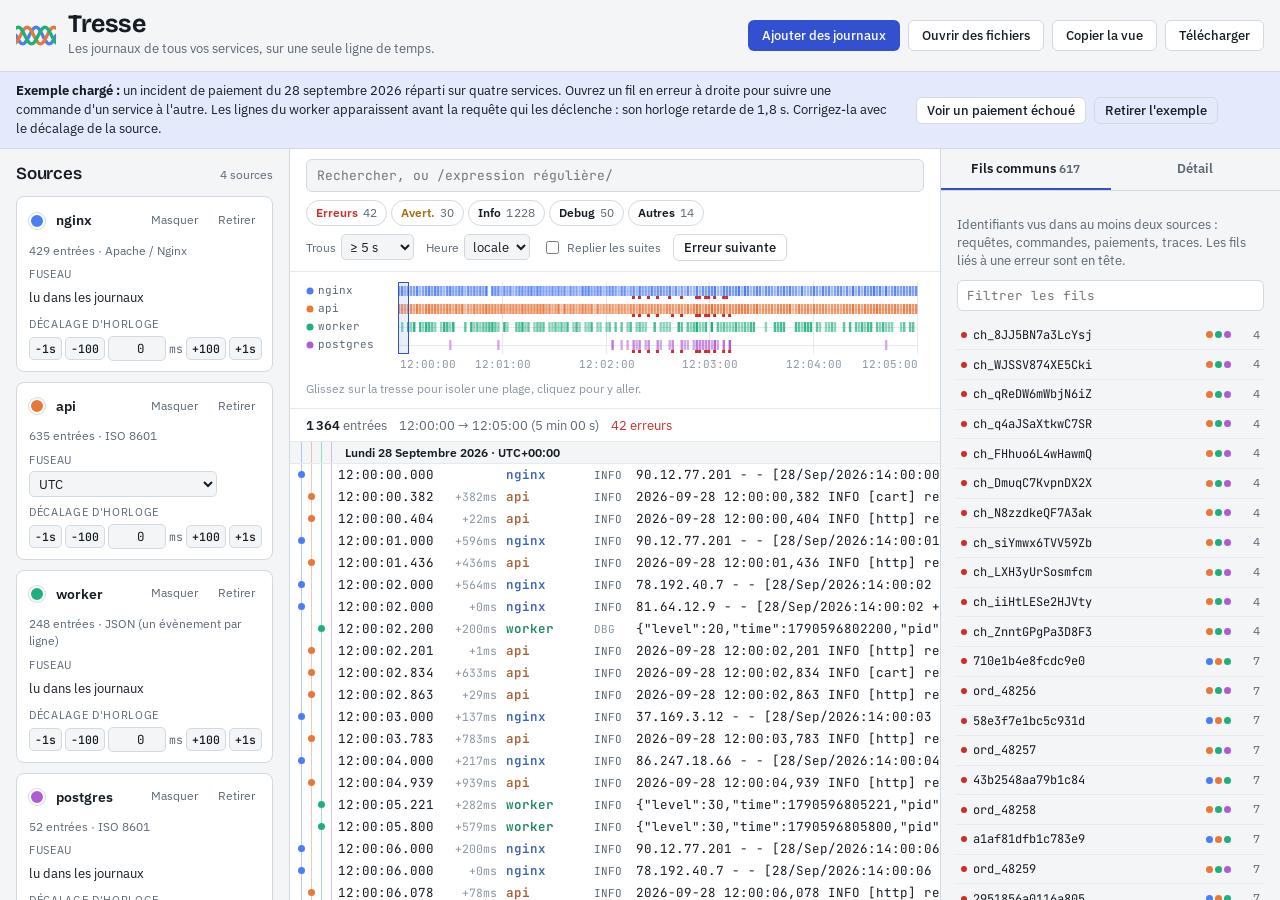
==== index-full.html @ e092955c "init" ====
<!doctype html>
<html lang="fr">
<head>
<meta charset="utf-8">
<meta name="viewport" content="width=device-width, initial-scale=1, viewport-fit=cover">
<title>Tresse</title>
<link rel="preconnect" href="https://fonts.googleapis.com">
<link rel="preconnect" href="https://fonts.gstatic.com" crossorigin>
<link rel="stylesheet" href="https://fonts.googleapis.com/css2?family=Bricolage+Grotesque:opsz,wght@12..96,600;12..96,700&family=IBM+Plex+Sans:wght@400;500;600&family=JetBrains+Mono:wght@400;600&display=swap">
<style>
:root {
  --bg: #E8ECF0;
  --panel: #F3F5F7;
  --surface: #FFFFFF;
  --ink: #151C24;
  --muted: #5B6875;
  --faint: #8A96A3;
  --line: #D2D9E0;
  --line-soft: #E5EAEF;
  --hover: #F1F4F7;
  --accent: #3350D0;
  --accent-ink: #FFFFFF;
  --accent-soft: #E4E9FB;
  --sel: #D7DFFA;
  --err: #CC2F2B;
  --err-soft: #FCEDEC;
  --warn: #A86A12;
  --warn-soft: #FBF2E1;
  --hl: #FFE27A;
  --shadow: 0 10px 30px rgba(21, 28, 36, .14);
  --mono: "JetBrains Mono", ui-monospace, SFMono-Regular, Menlo, Consolas, monospace;
  --sans: "IBM Plex Sans", system-ui, -apple-system, "Segoe UI", Roboto, sans-serif;
  --display: "Bricolage Grotesque", "IBM Plex Sans", system-ui, sans-serif;
  --rh: 22px;
}

@media (prefers-color-scheme: dark) {
  :root:not([data-theme="light"]) {
    color-scheme: dark;
    --bg: #0A0E13;
    --panel: #0F151C;
    --surface: #131A22;
    --ink: #DCE3EA;
    --muted: #8B98A5;
    --faint: #5E6B78;
    --line: #243140;
    --line-soft: #1A2430;
    --hover: #18212B;
    --accent: #8299FF;
    --accent-ink: #0A0E13;
    --accent-soft: #1C2646;
    --sel: #243463;
    --err: #FF6D63;
    --err-soft: #2C1618;
    --warn: #E5B24D;
    --warn-soft: #2B2211;
    --hl: #6A5510;
    --shadow: 0 10px 30px rgba(0, 0, 0, .5);
  }
}
:root[data-theme="dark"] {
  color-scheme: dark;
  --bg: #0A0E13;
  --panel: #0F151C;
  --surface: #131A22;
  --ink: #DCE3EA;
  --muted: #8B98A5;
  --faint: #5E6B78;
  --line: #243140;
  --line-soft: #1A2430;
  --hover: #18212B;
  --accent: #8299FF;
  --accent-ink: #0A0E13;
  --accent-soft: #1C2646;
  --sel: #243463;
  --err: #FF6D63;
  --err-soft: #2C1618;
  --warn: #E5B24D;
  --warn-soft: #2B2211;
  --hl: #6A5510;
  --shadow: 0 10px 30px rgba(0, 0, 0, .5);
}

* { box-sizing: border-box; }
[hidden] { display: none !important; }
html, body { height: 100%; }
body {
  margin: 0;
  background: var(--bg);
  color: var(--ink);
  font: 14px/1.45 var(--sans);
  display: flex;
  flex-direction: column;
  overflow: hidden;
}
h1, h2 { margin: 0; text-wrap: balance; }
p { margin: 0; }
button, input, select, textarea { font: inherit; color: inherit; }
:focus-visible { outline: 2px solid var(--accent); outline-offset: 2px; }
.muted { color: var(--muted); }
.small { font-size: 12.5px; }
.mono { font-family: var(--mono); }
kbd {
  font: 500 12px var(--mono);
  padding: 1px 5px;
  border: 1px solid var(--line);
  border-bottom-width: 2px;
  border-radius: 4px;
  background: var(--surface);
}

/* ---------- En-tête ---------- */
.top {
  display: flex;
  align-items: center;
  justify-content: space-between;
  flex-wrap: wrap;
  gap: 10px 24px;
  padding: 12px 16px;
  background: var(--panel);
  border-bottom: 1px solid var(--line);
}
.brand { display: flex; align-items: center; gap: 12px; min-width: 0; }
.logo { width: 40px; height: 27px; flex: none; }
.brand h1 {
  font: 700 25px/1 var(--display);
  letter-spacing: -0.02em;
}
.tagline { color: var(--muted); font-size: 13px; margin-top: 3px; }
.top-actions { display: flex; flex-wrap: wrap; gap: 8px; }

.btn {
  display: inline-flex;
  align-items: center;
  gap: 6px;
  padding: 7px 13px;
  border: 1px solid var(--line);
  border-radius: 6px;
  background: var(--surface);
  font-weight: 500;
  font-size: 13px;
  line-height: 1.2;
  cursor: pointer;
  white-space: nowrap;
}
.btn:hover { border-color: var(--faint); }
.btn.primary { background: var(--accent); color: var(--accent-ink); border-color: transparent; }
.btn.primary:hover { filter: brightness(1.08); }
.btn.small { padding: 5px 10px; font-size: 12.5px; }
.btn.ghost { background: transparent; }
.btn.danger { color: var(--err); border-color: var(--err); }

.banner {
  display: flex;
  align-items: center;
  flex-wrap: wrap;
  gap: 10px 20px;
  padding: 10px 16px;
  background: var(--accent-soft);
  border-bottom: 1px solid var(--line);
  font-size: 13px;
}
.banner p { flex: 1 1 480px; max-width: 110ch; }
.banner-actions { display: flex; gap: 8px; flex-wrap: wrap; }

/* ---------- Disposition ---------- */
.layout {
  flex: 1;
  min-height: 0;
  display: grid;
  grid-template-columns: 290px minmax(0, 1fr) 340px;
}
.sources, .side { background: var(--panel); overflow: auto; min-height: 0; }
.sources { border-right: 1px solid var(--line); padding: 14px 16px; display: flex; flex-direction: column; gap: 12px; }
.side { border-left: 1px solid var(--line); display: flex; flex-direction: column; }
.center { display: flex; flex-direction: column; min-width: 0; min-height: 0; background: var(--surface); }
.work { display: flex; flex-direction: column; flex: 1; min-height: 0; }

.panel-head { display: flex; align-items: baseline; justify-content: space-between; }
.panel-head h2, .dialog h2, .empty h2 { font: 600 17px var(--display); letter-spacing: -0.01em; }
.count { color: var(--muted); font-size: 12px; font-variant-numeric: tabular-nums; }
.privacy { color: var(--muted); font-size: 12px; margin-top: auto; padding-top: 8px; }

/* ---------- Cartes source ---------- */
.source-list { display: flex; flex-direction: column; gap: 10px; }
.src {
  background: var(--surface);
  border: 1px solid var(--line);
  border-radius: 8px;
  padding: 10px 10px 10px 12px;
  display: flex;
  flex-direction: column;
  gap: 8px;
}
.src.off { opacity: .55; }
.src-top { display: flex; align-items: center; gap: 6px; }
.swatch {
  width: 16px; height: 16px; flex: none;
  border-radius: 50%;
  border: 2px solid var(--surface);
  box-shadow: 0 0 0 1px var(--line);
  background: var(--c);
  cursor: pointer;
  padding: 0;
}
.src-name {
  flex: 1; min-width: 0;
  font-weight: 600;
  border: 1px solid transparent;
  background: transparent;
  border-radius: 4px;
  padding: 2px 4px;
}
.src-name:hover, .src-name:focus { border-color: var(--line); background: var(--panel); }
.ico {
  border: 1px solid transparent;
  background: transparent;
  border-radius: 5px;
  padding: 2px 6px;
  cursor: pointer;
  color: var(--muted);
  font-size: 12px;
  line-height: 1.4;
}
.ico:hover { border-color: var(--line); color: var(--ink); }
.ico.confirm { color: var(--err); border-color: var(--err); }
.src-meta { font-size: 12px; color: var(--muted); font-variant-numeric: tabular-nums; }
.src-meta .warn-text { color: var(--err); }
.src-grid { display: flex; flex-wrap: wrap; gap: 6px 10px; }
.src-grid label, .offset .lbl { display: flex; flex-direction: column; gap: 2px; font-size: 11px; color: var(--muted); text-transform: uppercase; letter-spacing: .06em; }
.src-grid select, .src-grid input {
  font-size: 12.5px;
  text-transform: none;
  letter-spacing: 0;
  color: var(--ink);
  background: var(--panel);
  border: 1px solid var(--line);
  border-radius: 5px;
  padding: 3px 5px;
  max-width: 100%;
}
.src-grid .fixed { font-size: 12.5px; color: var(--ink); text-transform: none; letter-spacing: 0; padding: 3px 0; }
.offset { display: flex; flex-direction: column; gap: 3px; }
.off-ctl { display: flex; align-items: center; gap: 3px; }
.off-ctl button {
  border: 1px solid var(--line);
  background: var(--panel);
  border-radius: 5px;
  font: 500 11.5px var(--mono);
  padding: 3px 5px;
  cursor: pointer;
}
.off-ctl button:hover { border-color: var(--faint); }
.off-ctl input {
  width: 70px; min-width: 0; flex: 1;
  font: 12.5px var(--mono);
  text-align: right;
  border: 1px solid var(--line);
  background: var(--panel);
  border-radius: 5px;
  padding: 3px 5px;
  font-variant-numeric: tabular-nums;
}
.off-ctl input.nonzero { border-color: var(--accent); color: var(--accent); font-weight: 600; }
.off-ctl .unit { font: 11.5px var(--mono); color: var(--muted); }

/* ---------- Barre d'outils ---------- */
.toolbar {
  display: flex;
  flex-wrap: wrap;
  align-items: center;
  gap: 8px 14px;
  padding: 10px 16px;
  border-bottom: 1px solid var(--line-soft);
}
.search { position: relative; flex: 1 1 240px; min-width: 0; }
.search input {
  width: 100%;
  font: 13px var(--mono);
  padding: 7px 10px;
  border: 1px solid var(--line);
  border-radius: 6px;
  background: var(--panel);
}
.search input.bad { border-color: var(--err); }
.search-err { position: absolute; right: 10px; top: 50%; transform: translateY(-50%); color: var(--err); font-size: 12px; pointer-events: none; }
.levels { display: flex; gap: 4px; flex-wrap: wrap; }
.chip {
  display: inline-flex; align-items: center; gap: 5px;
  border: 1px solid var(--line);
  background: var(--surface);
  border-radius: 999px;
  padding: 3px 9px;
  font-size: 12px;
  cursor: pointer;
  font-variant-numeric: tabular-nums;
}
.chip b { font-weight: 600; }
.chip .n { color: var(--muted); }
.chip[aria-pressed="false"] { opacity: .45; text-decoration: line-through; }
.chip.lv-error b { color: var(--err); }
.chip.lv-warn b { color: var(--warn); }
.tools { display: flex; flex-wrap: wrap; align-items: center; gap: 8px 12px; }
.mini { display: inline-flex; align-items: center; gap: 5px; font-size: 12px; color: var(--muted); }
.mini select { font-size: 12.5px; border: 1px solid var(--line); background: var(--panel); border-radius: 5px; padding: 3px 4px; color: var(--ink); }
.mini.check { cursor: pointer; }

/* ---------- Tresse ---------- */
.braid-wrap { padding: 10px 16px 4px; border-bottom: 1px solid var(--line-soft); }
#braid { display: block; width: 100%; height: 90px; cursor: crosshair; touch-action: none; }
.braid-foot { display: flex; align-items: center; justify-content: space-between; gap: 10px; min-height: 28px; }
.hint { color: var(--faint); font-size: 11.5px; }

.summary {
  display: flex;
  flex-wrap: wrap;
  align-items: center;
  gap: 6px 12px;
  padding: 7px 16px;
  font-size: 12.5px;
  color: var(--muted);
  border-bottom: 1px solid var(--line-soft);
  font-variant-numeric: tabular-nums;
}
.summary b { color: var(--ink); font-weight: 600; }
.summary .errn { color: var(--err); }
.pill {
  display: inline-flex; align-items: center; gap: 4px;
  background: var(--accent-soft);
  color: var(--ink);
  border-radius: 999px;
  padding: 2px 4px 2px 9px;
  font-size: 12px;
}
.pill button { border: 0; background: transparent; cursor: pointer; color: var(--muted); padding: 0 5px; font-size: 14px; line-height: 1; }
.pill button:hover { color: var(--ink); }

/* ---------- Lignes ---------- */
.viewport { flex: 1; min-height: 0; overflow: auto; position: relative; outline-offset: -2px; }
.spacer { position: relative; min-width: 100%; }
.rows { position: absolute; top: 0; left: 0; min-width: 100%; }
.row {
  --row-bg: var(--surface);
  position: absolute;
  left: 0;
  min-width: 100%;
  height: var(--rh);
  display: flex;
  align-items: center;
  white-space: pre;
  font: 12.5px/var(--rh) var(--mono);
  background: var(--row-bg);
  cursor: default;
}
.row:hover { --row-bg: var(--hover); }
.row.lv-error { --row-bg: var(--err-soft); }
.row.hit { --row-bg: var(--accent-soft); }
.row.sel { --row-bg: var(--sel); }
.row.flash { animation: flash 1.4s ease-out; }
@keyframes flash { 0%, 30% { --row-bg: var(--hl); background: var(--hl); } }
.meta {
  position: sticky;
  left: 0;
  z-index: 1;
  display: flex;
  align-items: center;
  height: 100%;
  background: var(--row-bg);
  flex: none;
}
.gut { position: relative; width: var(--gut, 16px); height: 100%; flex: none; margin-left: 8px; }
.gut::before { content: ""; position: absolute; inset: 0; background: var(--lanes-bg, none); opacity: .4; }
.dot { position: absolute; top: calc(50% - 3.5px); width: 7px; height: 7px; border-radius: 50%; }
.seg { position: absolute; top: 0; bottom: 0; width: 3px; border-radius: 1px; opacity: .8; }
.row.hit .dot { box-shadow: 0 0 0 2px var(--row-bg), 0 0 0 3.5px var(--ink); }
.ts { width: 13.5ch; flex: none; color: var(--ink); font-variant-numeric: tabular-nums; }
.row.sel .ts, .row.anchor .ts { color: var(--accent); font-weight: 600; }
.dt { width: 8.5ch; flex: none; text-align: right; padding-right: 1.2ch; color: var(--faint); font-size: 11.5px; }
.dt.slow { color: var(--muted); font-weight: 600; }
.src-tag {
  width: 11ch; flex: none;
  overflow: hidden; text-overflow: ellipsis;
  color: color-mix(in srgb, var(--c) 72%, var(--ink));
  font-weight: 600;
}
.lv { width: 5.5ch; flex: none; font-size: 11px; color: var(--faint); }
.lv-error .lv { color: var(--err); font-weight: 600; }
.lv-warn .lv { color: var(--warn); font-weight: 600; }
.lv-info .lv { color: var(--muted); }
.msg { padding: 0 16px 0 4px; }
.row.cont .msg { color: var(--muted); padding-left: 3ch; }
.cells-empty { width: calc(13.5ch + 8.5ch + 11ch + 5.5ch); flex: none; }
.row.gap { --row-bg: var(--panel); color: var(--faint); font-family: var(--sans); font-size: 12px; font-style: italic; }
.row.gap .label { padding-left: 1ch; }
.row.day { --row-bg: var(--panel); font: 600 12px var(--sans); color: var(--ink); border-bottom: 1px solid var(--line-soft); text-transform: capitalize; }
.row.day .label { padding-left: 1ch; }
mark { background: none; color: inherit; }
mark.tok { text-decoration: underline dotted; text-decoration-color: var(--faint); text-underline-offset: 3px; cursor: pointer; }
mark.tok:hover { text-decoration-color: var(--accent); color: var(--accent); }
mark.tok.on { background: var(--accent); color: var(--accent-ink); border-radius: 3px; text-decoration: none; }
mark.hl { background: var(--hl); border-radius: 2px; }

/* ---------- Panneau latéral ---------- */
.tabs { display: flex; border-bottom: 1px solid var(--line); flex: none; }
.tabs button {
  flex: 1;
  border: 0;
  background: transparent;
  padding: 11px 12px 9px;
  font-weight: 600;
  font-size: 13px;
  color: var(--muted);
  border-bottom: 2px solid transparent;
  cursor: pointer;
}
.tabs button[aria-selected="true"] { color: var(--ink); border-bottom-color: var(--accent); }
.panel { padding: 14px 16px 20px; display: flex; flex-direction: column; gap: 10px; overflow: auto; }
.thread-filter {
  font: 12.5px var(--mono);
  padding: 6px 9px;
  border: 1px solid var(--line);
  border-radius: 6px;
  background: var(--surface);
}
.thread-list { list-style: none; margin: 0; padding: 0; display: flex; flex-direction: column; }
.thread-list button {
  width: 100%;
  display: grid;
  grid-template-columns: minmax(0, 1fr) auto auto;
  align-items: center;
  gap: 8px;
  border: 0;
  border-bottom: 1px solid var(--line-soft);
  background: transparent;
  padding: 6px 4px;
  text-align: left;
  cursor: pointer;
}
.thread-list button:hover { background: var(--hover); }
.thread-list button.on { background: var(--accent-soft); }
.tk { font: 12px var(--mono); overflow: hidden; text-overflow: ellipsis; white-space: nowrap; }
.tk .e { display: inline-block; width: 6px; height: 6px; border-radius: 50%; background: var(--err); margin-right: 6px; vertical-align: 1px; }
.dots { display: inline-flex; gap: 2px; }
.dots i { width: 7px; height: 7px; border-radius: 50%; background: var(--c); }
.tn { font-size: 11.5px; color: var(--muted); min-width: 3ch; text-align: right; font-variant-numeric: tabular-nums; }
.more { color: var(--muted); font-size: 12px; padding: 8px 4px; }

.journey {
  border: 1px solid var(--line);
  border-radius: 8px;
  background: var(--surface);
  padding: 10px 12px;
  display: flex;
  flex-direction: column;
  gap: 8px;
}
.j-top { display: flex; align-items: center; gap: 8px; }
.j-top .tok { font: 600 13px var(--mono); flex: 1; min-width: 0; overflow-wrap: anywhere; }
.j-sum { font-size: 12.5px; color: var(--muted); }
.j-steps { list-style: none; margin: 0; padding: 0; display: flex; flex-direction: column; }
.j-steps li {
  display: grid;
  grid-template-columns: 12px 8ch minmax(0, 1fr);
  gap: 2px 8px;
  padding: 5px 2px;
  border-top: 1px solid var(--line-soft);
  cursor: pointer;
  font-size: 12px;
}
.j-steps li:hover { background: var(--hover); }
.j-steps .jd { width: 8px; height: 8px; border-radius: 50%; background: var(--c); margin-top: 5px; }
.j-steps .jt { font: 11.5px var(--mono); color: var(--muted); font-variant-numeric: tabular-nums; padding-top: 1px; }
.j-steps .jm { min-width: 0; }
.j-steps .js { font-weight: 600; color: color-mix(in srgb, var(--c) 72%, var(--ink)); margin-right: 6px; }
.j-steps .jx { font: 11.5px var(--mono); color: var(--muted); display: block; overflow: hidden; text-overflow: ellipsis; white-space: nowrap; }
.j-steps li.lv-error .jx { color: var(--err); }
.switch { display: inline-flex; align-items: center; gap: 6px; font-size: 12.5px; cursor: pointer; }

.detail { display: flex; flex-direction: column; gap: 12px; }
.d-head { display: flex; align-items: center; gap: 8px; flex-wrap: wrap; }
.tag {
  display: inline-flex; align-items: center; gap: 6px;
  font-weight: 600; font-size: 13px;
  color: color-mix(in srgb, var(--c) 72%, var(--ink));
}
.tag::before { content: ""; width: 8px; height: 8px; border-radius: 50%; background: var(--c); }
.lvb { font: 600 11px var(--mono); padding: 1px 6px; border-radius: 4px; background: var(--panel); border: 1px solid var(--line); color: var(--muted); }
.lvb.lv-error { color: var(--err); border-color: var(--err); }
.lvb.lv-warn { color: var(--warn); border-color: var(--warn); }
.detail dl { margin: 0; display: grid; grid-template-columns: auto minmax(0, 1fr); gap: 5px 12px; font-size: 12.5px; }
.detail dt { color: var(--muted); }
.detail dd { margin: 0; font-family: var(--mono); font-size: 12px; font-variant-numeric: tabular-nums; overflow-wrap: anywhere; }
.d-text {
  margin: 0;
  font: 12px/1.55 var(--mono);
  white-space: pre-wrap;
  overflow-wrap: anywhere;
  background: var(--surface);
  border: 1px solid var(--line);
  border-radius: 6px;
  padding: 10px;
  max-height: 340px;
  overflow: auto;
}
.d-ids { display: flex; flex-wrap: wrap; gap: 6px; }
.d-ids button {
  font: 11.5px var(--mono);
  border: 1px solid var(--line);
  background: var(--surface);
  border-radius: 999px;
  padding: 2px 9px;
  cursor: pointer;
}
.d-ids button.shared { border-color: var(--accent); color: var(--accent); }
.d-actions { display: flex; flex-wrap: wrap; gap: 6px; }
.d-note { font-size: 12px; color: var(--muted); }

/* ---------- État vide ---------- */
.empty {
  margin: auto;
  max-width: 62ch;
  padding: 40px 24px;
  display: flex;
  flex-direction: column;
  gap: 12px;
}
.empty p { color: var(--muted); }
.format-list { list-style: none; margin: 6px 0 0; padding: 0; display: flex; flex-direction: column; gap: 4px; }
.format-list li { display: grid; grid-template-columns: 17ch minmax(0, 1fr); gap: 12px; font-size: 12.5px; }
.format-list b { font-weight: 600; }
.format-list code { font: 11.5px var(--mono); color: var(--muted); overflow: hidden; text-overflow: ellipsis; white-space: nowrap; }

/* ---------- Dialogue, dépôt, toast ---------- */
.dialog {
  width: min(680px, calc(100% - 32px));
  border: 1px solid var(--line);
  border-radius: 10px;
  background: var(--panel);
  color: var(--ink);
  padding: 20px;
  box-shadow: var(--shadow);
}
.dialog::backdrop { background: rgba(10, 14, 19, .45); }
.dialog form { display: flex; flex-direction: column; gap: 14px; }
.field { display: flex; flex-direction: column; gap: 5px; font-size: 12.5px; color: var(--muted); }
.field input, .field textarea, .field select {
  color: var(--ink);
  background: var(--surface);
  border: 1px solid var(--line);
  border-radius: 6px;
  padding: 7px 9px;
  font-size: 13px;
}
.field textarea { font: 12px/1.5 var(--mono); resize: vertical; min-height: 160px; }
.dialog-actions { display: flex; align-items: center; gap: 8px; flex-wrap: wrap; }
.grow { flex: 1; }

.drop {
  position: fixed;
  inset: 12px;
  z-index: 20;
  display: grid;
  place-items: center;
  border: 2px dashed var(--accent);
  border-radius: 14px;
  background: color-mix(in srgb, var(--accent-soft) 88%, transparent);
  font: 600 20px var(--display);
  color: var(--accent);
  pointer-events: none;
}
.toast {
  position: fixed;
  left: 50%;
  bottom: calc(20px + env(safe-area-inset-bottom, 0px));
  transform: translateX(-50%);
  z-index: 30;
  max-width: calc(100% - 32px);
  background: var(--ink);
  color: var(--surface);
  padding: 9px 16px;
  border-radius: 8px;
  font-size: 13px;
  box-shadow: var(--shadow);
}

/* ---------- Petits écrans ---------- */
@media (max-width: 1180px) {
  .layout { grid-template-columns: 270px minmax(0, 1fr); grid-template-rows: minmax(0, 1fr) auto; }
  .side { grid-column: 1 / -1; border-left: 0; border-top: 1px solid var(--line); max-height: 40vh; }
}
@media (max-width: 760px) {
  body { display: block; height: auto; overflow: auto; }
  .layout { display: flex; flex-direction: column; }
  .sources { border-right: 0; border-bottom: 1px solid var(--line); }
  .source-list { display: grid; grid-template-columns: repeat(auto-fill, minmax(230px, 1fr)); }
  .center { padding-block: 0 16px; }
  .toolbar, .braid-wrap, .summary { padding-inline: 16px; }
  .viewport { flex: none; height: 64vh; margin-inline: 16px; border: 1px solid var(--line); border-radius: 8px; }
  .dt { display: none; }
  .cells-empty { width: calc(13.5ch + 11ch + 5.5ch); }
  .src-tag { width: 8ch; }
  .side { max-height: none; }
  .tagline { display: none; }
}

@media (prefers-reduced-motion: reduce) {
  .row.flash { animation: none; --row-bg: var(--hl); }
}

</style>
</head>
<body>
<header class="top">
  <div class="brand">
    <svg id="logo" class="logo" viewBox="0 0 36 24" aria-hidden="true"></svg>
    <div>
      <h1>Tresse</h1>
      <p class="tagline">Les journaux de tous vos services, sur une seule ligne de temps.</p>
    </div>
  </div>
  <div class="top-actions">
    <button id="btn-add" class="btn primary" type="button">Ajouter des journaux</button>
    <label class="btn" for="file-input">Ouvrir des fichiers</label>
    <input type="file" id="file-input" multiple hidden>
    <button id="btn-copy" class="btn" type="button">Copier la vue</button>
    <button id="btn-download" class="btn" type="button">Télécharger</button>
  </div>
</header>

<div id="banner" class="banner" hidden>
  <p><b>Exemple chargé :</b> un incident de paiement du 28 septembre 2026 réparti sur quatre services.
    Ouvrez un fil en erreur à droite pour suivre une commande d'un service à l'autre. Les lignes du worker
    apparaissent avant la requête qui les déclenche : son horloge retarde de 1,8 s. Corrigez-la avec le décalage de la source.</p>
  <div class="banner-actions">
    <button id="btn-demo-fail" class="btn small" type="button">Voir un paiement échoué</button>
    <button id="btn-demo-clear" class="btn small ghost" type="button">Retirer l'exemple</button>
  </div>
</div>

<main class="layout">
  <aside class="sources" aria-label="Sources">
    <div class="panel-head"><h2>Sources</h2><span id="src-count" class="count"></span></div>
    <div id="source-list" class="source-list"></div>
    <p class="privacy">Tout est traité dans votre navigateur. Aucune ligne n'est envoyée ailleurs.</p>
  </aside>

  <section class="center" aria-label="Journal fusionné">
    <div id="empty" class="empty" hidden>
      <h2>Déposez vos journaux ici</h2>
      <p>Glissez un ou plusieurs fichiers, collez du texte avec <kbd>Ctrl</kbd>+<kbd>V</kbd> ou utilisez « Ajouter des journaux ».
        Chaque fichier devient une source ; Tresse reconnaît l'horodatage et entrelace les lignes.</p>
      <ul id="format-list" class="format-list"></ul>
    </div>

    <div id="work" class="work">
      <div class="toolbar">
        <div class="search">
          <input id="search" type="search" placeholder="Rechercher, ou /expression régulière/" aria-label="Rechercher dans les journaux" autocomplete="off" spellcheck="false">
          <span id="search-err" class="search-err" hidden>Expression invalide</span>
        </div>
        <div id="levels" class="levels" role="group" aria-label="Niveaux"></div>
        <div class="tools">
          <label class="mini">Trous
            <select id="gap">
              <option value="1000">≥ 1 s</option>
              <option value="5000">≥ 5 s</option>
              <option value="30000">≥ 30 s</option>
              <option value="300000">≥ 5 min</option>
              <option value="0">jamais</option>
            </select>
          </label>
          <label class="mini">Heure
            <select id="display-tz">
              <option value="local">locale</option>
              <option value="utc">UTC</option>
            </select>
          </label>
          <label class="mini check"><input type="checkbox" id="fold"> Replier les suites</label>
          <button id="btn-next-err" class="btn small" type="button" title="Raccourci : n (Maj+n pour la précédente)">Erreur suivante</button>
        </div>
      </div>

      <div class="braid-wrap">
        <canvas id="braid" aria-label="Densité des évènements par source dans le temps"></canvas>
        <div class="braid-foot">
          <span class="hint">Glissez sur la tresse pour isoler une plage, cliquez pour y aller.</span>
          <button id="btn-unzoom" class="btn small ghost" type="button" hidden>Toute la durée</button>
        </div>
      </div>

      <div id="summary" class="summary"></div>

      <div id="viewport" class="viewport" tabindex="0" aria-label="Lignes fusionnées. Flèches pour parcourir.">
        <div id="spacer" class="spacer"><div id="rows" class="rows"></div></div>
      </div>
    </div>
  </section>

  <aside class="side" aria-label="Fils et détail">
    <div class="tabs" role="tablist">
      <button id="tab-threads" role="tab" aria-selected="true" aria-controls="panel-threads" type="button">Fils communs <span id="threads-count" class="count"></span></button>
      <button id="tab-detail" role="tab" aria-selected="false" aria-controls="panel-detail" type="button">Détail</button>
    </div>
    <div id="panel-threads" role="tabpanel" class="panel">
      <div id="journey"></div>
      <p class="muted small">Identifiants vus dans au moins deux sources : requêtes, commandes, paiements, traces. Les fils liés à une erreur sont en tête.</p>
      <input id="thread-filter" type="search" class="thread-filter" placeholder="Filtrer les fils" aria-label="Filtrer les fils" autocomplete="off">
      <ul id="thread-list" class="thread-list"></ul>
    </div>
    <div id="panel-detail" role="tabpanel" class="panel" hidden>
      <div id="detail"><p class="muted">Cliquez sur une ligne pour voir son détail.</p></div>
    </div>
  </aside>
</main>

<dialog id="add-dialog" class="dialog">
  <form id="add-form" method="dialog">
    <h2>Ajouter une source</h2>
    <label class="field">Nom
      <input id="add-name" type="text" placeholder="api, nginx, worker…" autocomplete="off">
    </label>
    <label class="field">Lignes de journal
      <textarea id="add-text" rows="12" spellcheck="false" placeholder="2026-09-28 12:02:11,482 INFO [checkout] req=7c1f3a9b2e4d5f60 start…"></textarea>
    </label>
    <label class="field">Fuseau des heures sans fuseau
      <select id="add-tz"></select>
    </label>
    <div class="dialog-actions">
      <label class="btn ghost" for="add-files">Choisir des fichiers…</label>
      <input type="file" id="add-files" multiple hidden>
      <span class="grow"></span>
      <button id="add-cancel" class="btn" type="button">Annuler</button>
      <button id="add-ok" class="btn primary" type="submit">Ajouter</button>
    </div>
  </form>
</dialog>

<div id="drop" class="drop" hidden><div>Déposez vos fichiers : une source par fichier</div></div>
<div id="toast" class="toast" role="status" hidden></div>

<script>
/* Tresse — lecture des journaux : formats d'horodatage, niveaux, identifiants.
   Aucune dépendance ; fonctionne dans le navigateur comme sous Node. */
(function (root) {
  'use strict';

  const DAY = 86400000;
  const HEAD = 160;
  const MON = { jan: 0, feb: 1, mar: 2, apr: 3, may: 4, jun: 5, jul: 6, aug: 7, sep: 8, oct: 9, nov: 10, dec: 11 };

  function fracMs(f) { return f ? Number('0.' + f) * 1000 : 0; }

  // Décalage explicite en minutes, ou null si la ligne n'en donne pas.
  function zoneMin(z) {
    if (!z) return null;
    if (z === 'Z' || z === 'UTC' || z === 'GMT') return 0;
    const m = /^([+-])(\d{2}):?(\d{2})?$/.exec(z);
    if (!m) return null;
    const v = Number(m[2]) * 60 + Number(m[3] || 0);
    return m[1] === '-' ? -v : v;
  }

  // Composantes calendaires -> millisecondes epoch.
  // zone : décalage lu dans la ligne ; tz : réglage de la source ('local' ou minutes).
  function epoch(y, mo, d, h, mi, s, ms, zone, tz) {
    if (zone == null && tz !== 'local') zone = tz;
    if (zone == null) return new Date(y, mo, d, h, mi, s).getTime() + ms;
    return Date.UTC(y, mo, d, h, mi, s) - zone * 60000 + ms;
  }

  function refDate(c) {
    const m = /^(\d{4})-(\d{2})-(\d{2})$/.exec(c.date || '');
    if (m) return [+m[1], m[2] - 1, +m[3]];
    const n = new Date();
    return [n.getFullYear(), n.getMonth(), n.getDate()];
  }

  const FORMATS = [
    {
      id: 'iso', label: 'ISO 8601',
      re: /(\d{4})[-\/](\d{2})[-\/](\d{2})[T ](\d{2}):(\d{2}):(\d{2})(?:[.,](\d{1,9}))?(?:\s?(Z|UTC|GMT|[+-]\d{2}(?::?\d{2})?)(?![\d:]))?/,
      read(m, c) {
        const z = zoneMin(m[8]);
        return { t: epoch(+m[1], m[2] - 1, +m[3], +m[4], +m[5], +m[6], fracMs(m[7]), z, c.tz), zoned: z != null };
      },
    },
    {
      id: 'clf', label: 'Apache / Nginx',
      re: /\[(\d{2})\/([A-Za-z]{3})\/(\d{4}):(\d{2}):(\d{2}):(\d{2})(?:\.(\d{1,9}))?(?:\s([+-]\d{4}))?\]/,
      read(m, c) {
        const mo = MON[m[2].toLowerCase()];
        if (mo == null) return null;
        const z = zoneMin(m[8]);
        return { t: epoch(+m[3], mo, +m[1], +m[4], +m[5], +m[6], fracMs(m[7]), z, c.tz), zoned: z != null };
      },
    },
    {
      id: 'eu', label: 'JJ/MM/AAAA hh:mm:ss',
      re: /(?<!\d)(\d{2})[\/.](\d{2})[\/.](\d{4})[ T,]+(\d{2}):(\d{2}):(\d{2})(?:[.,](\d{1,9}))?/,
      read(m, c) {
        return { t: epoch(+m[3], m[2] - 1, +m[1], +m[4], +m[5], +m[6], fracMs(m[7]), null, c.tz), zoned: false };
      },
    },
    {
      id: 'klog', label: 'klog (Kubernetes, glog)', needs: 'year',
      re: /^([IWEF])(\d{2})(\d{2}) (\d{2}):(\d{2}):(\d{2})\.(\d{1,9})/,
      read(m, c) {
        const [y] = refDate(c);
        return {
          t: epoch(y, m[2] - 1, +m[3], +m[4], +m[5], +m[6], fracMs(m[7]), null, c.tz), zoned: false,
          level: { I: 'info', W: 'warn', E: 'error', F: 'error' }[m[1]],
        };
      },
    },
    {
      id: 'syslog', label: 'Syslog (BSD)', needs: 'year',
      re: /^(?:<\d+>\d?\s*)?([A-Z][a-z]{2})\s+(\d{1,2})\s+(\d{2}):(\d{2}):(\d{2})(?:\.(\d{1,9}))?(?!\d)/,
      read(m, c) {
        const mo = MON[m[1].toLowerCase()];
        if (mo == null) return null;
        const [y] = refDate(c);
        return { t: epoch(y, mo, +m[2], +m[3], +m[4], +m[5], fracMs(m[6]), null, c.tz), zoned: false };
      },
    },
    {
      id: 'epoch', label: 'Timestamp Unix',
      re: /^\s*\[?(\d{13}(?:\.\d+)?|\d{10}(?:\.\d{1,9})?)(?!\d)/,
      read(m) {
        const v = Number(m[1]);
        return { t: m[1].indexOf('.') === 13 || /^\d{13}/.test(m[1]) ? v : v * 1000, zoned: true };
      },
    },
    {
      id: 'time', label: 'Heure seule', needs: 'date',
      re: /^\[?(\d{2}):(\d{2}):(\d{2})(?:[.,](\d{1,9}))?(?!\d)/,
      read(m, c) {
        const [y, mo, d] = refDate(c);
        return { t: epoch(y, mo, d, +m[1], +m[2], +m[3], fracMs(m[4]), null, c.tz), zoned: false };
      },
    },
  ];

  const JSON_FMT = { id: 'json', label: 'JSON (un évènement par ligne)' };
  const ALL = [JSON_FMT].concat(FORMATS);
  const TIME_KEYS = ['@timestamp', 'timestamp', 'time', 'ts', 'datetime', 'date', 't', 'eventTime', 'asctime'];
  const LEVEL_KEYS = ['level', 'severity', 'lvl', 'levelname', 'log.level', 'loglevel'];

  const LEVEL_RE = /\b(fatal|panic|emerg(?:ency)?|alert|crit(?:ical)?|severe|error|err|warn(?:ing)?|notice|info|debug|dbg|trace|verbose)\b/i;

  function normLevel(w) {
    w = String(w).toLowerCase();
    if (/^(fatal|panic|emerg|alert|crit|severe|error|err)/.test(w)) return 'error';
    if (w.startsWith('warn')) return 'warn';
    if (/^(notice|info)/.test(w)) return 'info';
    if (/^(debug|dbg|trace|verbose)/.test(w)) return 'debug';
    return null;
  }

  function numLevel(n) { return n >= 50 ? 'error' : n >= 40 ? 'warn' : n >= 30 ? 'info' : 'debug'; }

  function numEpoch(v) {
    if (v > 1e17) return v / 1e6;
    if (v > 1e14) return v / 1e3;
    if (v > 1e11) return v;
    return v * 1000;
  }

  function tryFormat(fmt, line, c) {
    if (fmt === JSON_FMT) return readJson(line, c);
    const m = fmt.re.exec(line.length > HEAD ? line.slice(0, HEAD) : line);
    if (!m) return null;
    const r = fmt.read(m, c);
    if (!r || !isFinite(r.t)) return null;
    r.end = m.index + m[0].length;
    return r;
  }

  function timeValue(v, c) {
    if (typeof v === 'number') return { t: numEpoch(v), zoned: true };
    if (typeof v !== 'string') return null;
    if (/^\d+(\.\d+)?$/.test(v)) return { t: numEpoch(Number(v)), zoned: true };
    for (const f of FORMATS) {
      if (f.id === 'time' || f.id === 'epoch') continue;
      const r = tryFormat(f, v, c);
      if (r) return r;
    }
    return null;
  }

  function readJson(line, c) {
    const s = line.trimStart();
    if (s.charCodeAt(0) !== 123) return null;
    let o;
    try { o = JSON.parse(s); } catch (e) { return null; }
    if (!o || typeof o !== 'object') return null;
    let r = null;
    for (const k of TIME_KEYS) {
      if (o[k] != null && (r = timeValue(o[k], c))) break;
    }
    if (!r) return null;
    let level = null;
    for (const k of LEVEL_KEYS) {
      const v = o[k];
      if (v == null) continue;
      level = typeof v === 'number' ? numLevel(v) : normLevel(v);
      if (level) break;
    }
    return { t: r.t, zoned: r.zoned, level, end: 0 };
  }

  function findLevel(fmt, line, end) {
    if (fmt.id === 'clf') {
      const m = /"\s(\d{3})\s/.exec(line);
      if (m) { const s = +m[1]; return s >= 500 ? 'error' : s >= 400 ? 'warn' : 'info'; }
    }
    const seg = line.slice(end, end + 120);
    const m = LEVEL_RE.exec(seg);
    if (m) return normLevel(m[1]);
    if (/\bLOG:/.test(seg)) return 'info';
    return null;
  }

  function detect(lines, c) {
    const score = new Array(ALL.length).fill(0);
    let n = 0;
    for (const line of lines) {
      if (!line.trim()) continue;
      if (++n > 400) break;
      for (let i = 0; i < ALL.length; i++) if (tryFormat(ALL[i], line, c)) score[i]++;
    }
    let best = -1, bs = 0;
    for (let i = 0; i < ALL.length; i++) if (score[i] > bs) { best = i; bs = score[i]; }
    return best < 0 ? null : ALL[best];
  }

  /* ---------- Identifiants partagés ---------- */

  const ID_RES = [
    [/\b[0-9a-f]{8}-[0-9a-f]{4}-[0-9a-f]{4}-[0-9a-f]{4}-[0-9a-f]{12}\b/gi, false],
    [/\b(?:[a-z][a-z0-9]*?[_.-]?)?(?:id|ref|trace|span|txn|req)["']?\s*[:=]\s*["']?([\w.:-]{3,64})/gi, true],
    [/\b[a-z]{2,8}[_-](?=[a-z0-9]*\d)[a-z0-9]{4,40}\b/gi, false],
    [/\b(?=[0-9a-f]*\d)(?=[0-9a-f]*[a-f])[0-9a-f]{12,64}\b/gi, false],
    [/\b(?:\d{1,3}\.){3}\d{1,3}\b/g, false],
  ];

  function extractIds(text) {
    const found = [], spans = [];
    for (const [re, group] of ID_RES) {
      re.lastIndex = 0;
      let m;
      while ((m = re.exec(text)) && found.length < 12) {
        let tok = group ? m[1] : m[0];
        let s = group ? m.index + m[0].length - m[1].length : m.index;
        tok = tok.replace(/[.:-]+$/, '');
        if (!/\d/.test(tok) || tok.length < 3) continue;
        const e = s + tok.length;
        if (spans.some(([a, b]) => s < b && e > a)) continue;
        spans.push([s, e]);
        if (!found.includes(tok)) found.push(tok);
      }
    }
    return found;
  }

  function idKind(tok) {
    if (/^[0-9a-f]{8}-[0-9a-f]{4}-/i.test(tok)) return 'uuid';
    if (/^(?:\d{1,3}\.){3}\d{1,3}$/.test(tok)) return 'ip';
    if (/^[0-9a-f]{12,}$/i.test(tok)) return 'hex';
    if (/^\d+$/.test(tok)) return 'num';
    return 'id';
  }

  /* ---------- Source complète ---------- */

  function parseSource(text, opts) {
    const c = { tz: opts && opts.tz != null ? opts.tz : 'local', date: opts && opts.date };
    const lines = text.split(/\r?\n/);
    const fmt = detect(lines, c);
    const entries = [];
    const roll = fmt && fmt.needs === 'date';
    let orphans = 0, zoned = 0, shift = 0, prev = -Infinity, cur = null, nonEmpty = 0;

    for (let i = 0; i < lines.length; i++) {
      const line = lines[i];
      if (!line.trim()) continue;
      nonEmpty++;
      const r = fmt ? tryFormat(fmt, line, c) : null;
      if (r) {
        let t = r.t;
        if (roll) {
          // Journaux sans date : un retour en arrière de plus de 12 h signale un passage à minuit.
          if (t + shift < prev - DAY / 2) shift += DAY;
          t += shift;
          prev = t;
        }
        cur = { t, line, cont: null, level: r.level || findLevel(fmt, line, r.end) || 'other', n: i + 1 };
        if (r.zoned) zoned++;
        entries.push(cur);
      } else if (cur) {
        (cur.cont || (cur.cont = [])).push(line);
      } else {
        orphans++;
      }
    }
    for (const e of entries) e.ids = extractIds(e.cont ? e.line + '\n' + e.cont.join('\n') : e.line);

    return {
      format: fmt ? fmt.id : null,
      formatLabel: fmt ? fmt.label : null,
      needs: fmt && fmt.needs || null,
      zoned: entries.length ? zoned / entries.length : 0,
      entries, orphans, lineCount: nonEmpty,
    };
  }

  const api = { parseSource, extractIds, idKind, formats: ALL.map(f => ({ id: f.id, label: f.label })) };
  root.TresseParser = api;
  if (typeof module !== 'undefined' && module.exports) module.exports = api;
})(typeof window !== 'undefined' ? window : globalThis);

</script>
<script>
/* Tresse — jeu d'exemple : un incident de paiement réparti sur quatre services.
   Entre 12:02:04 et 12:03:12 UTC, un export comptable verrouille la table orders :
   des paiements sont encaissés sans que la commande passe à « payée ».
   L'horloge du worker retarde de 1,8 s. */
(function (root) {
  'use strict';

  function rng(seed) {
    return function () {
      seed = seed + 0x6D2B79F5 | 0;
      let t = Math.imul(seed ^ seed >>> 15, 1 | seed);
      t = t + Math.imul(t ^ t >>> 7, 61 | t) ^ t;
      return ((t ^ t >>> 14) >>> 0) / 4294967296;
    };
  }

  const p2 = n => String(n).padStart(2, '0');
  const p3 = n => String(n).padStart(3, '0');
  const MON = ['Jan', 'Feb', 'Mar', 'Apr', 'May', 'Jun', 'Jul', 'Aug', 'Sep', 'Oct', 'Nov', 'Dec'];

  function utc(t) {
    const d = new Date(Math.round(t));
    return [d.getUTCFullYear(), d.getUTCMonth(), d.getUTCDate(), d.getUTCHours(), d.getUTCMinutes(), d.getUTCSeconds(), d.getUTCMilliseconds()];
  }
  const day = p => `${p[0]}-${p2(p[1] + 1)}-${p2(p[2])}`;
  const py = t => { const p = utc(t); return `${day(p)} ${p2(p[3])}:${p2(p[4])}:${p2(p[5])},${p3(p[6])}`; };
  const pgts = t => { const p = utc(t); return `${day(p)} ${p2(p[3])}:${p2(p[4])}:${p2(p[5])}.${p3(p[6])} UTC`; };
  const clf = t => { const p = utc(t + 7200000); return `${p2(p[2])}/${MON[p[1]]}/${p[0]}:${p2(p[3])}:${p2(p[4])}:${p2(p[5])} +0200`; };

  function build() {
    const r = rng(20260928);
    const pick = a => a[Math.floor(r() * a.length)];
    const hex = n => { let s = ''; while (s.length < n) s += '0123456789abcdef'[Math.floor(r() * 16)]; return s; };
    const b62 = n => { let s = ''; while (s.length < n) s += 'ABCDEFGHJKLMNPQRSTUVWXYZabcdefghijkmnopqrstuvwxyz23456789'[Math.floor(r() * 57)]; return s; };

    const base = Date.UTC(2026, 8, 28, 12, 0, 0);
    const L0 = base + 124310, L1 = base + 192330;
    const SKEW = -1800;
    const out = { nginx: [], api: [], worker: [], pg: [] };
    const push = (k, t, s) => out[k].push([t, s]);
    const job = obj => JSON.stringify(obj);
    const wk = (level, t, o) => job(Object.assign({ level, time: Math.round(t + SKEW), pid: 7, hostname: 'worker-2' }, o));

    const ips = ['81.64.12.9', '92.184.101.3', '176.139.5.40', '90.12.77.201', '86.247.18.66', '37.169.3.12', '78.192.40.7'];
    const uas = [
      'Mozilla/5.0 (Macintosh; Intel Mac OS X 14_6) AppleWebKit/605.1.15 Safari/605.1.15',
      'Mozilla/5.0 (Windows NT 10.0; Win64; x64; rv:131.0) Gecko/20100101 Firefox/131.0',
      'Mozilla/5.0 (iPhone; CPU iPhone OS 18_0 like Mac OS X) AppleWebKit/605.1.15 Mobile/15E148',
    ];
    const ngx = (t, ip, ua, meth, path, st, bytes, dur, id) =>
      push('nginx', t, `${ip} - - [${clf(t)}] "${meth} ${path} HTTP/1.1" ${st} ${bytes} "-" "${ua}" rt=${(dur / 1000).toFixed(3)} req_id=${id}`);

    let order = 48207, pgpid = 48190;

    function products(t, id, ip, ua) {
      const dur = 9 + Math.floor(r() * 38);
      const page = 1 + Math.floor(r() * 6);
      push('api', t + dur - 1, `${py(t + dur - 1)} INFO [http] req=${id} GET /api/products?page=${page} 200 ${dur}ms`);
      ngx(t + dur, ip, ua, 'GET', `/api/products?page=${page}`, 200, 4000 + Math.floor(r() * 9000), dur, id);
    }

    function cart(t, id, ip, ua) {
      const dur = 14 + Math.floor(r() * 30);
      const u = 1000 + Math.floor(r() * 9000);
      push('api', t + 2, `${py(t + 2)} INFO [cart] req=${id} add sku=SKU-${1000 + Math.floor(r() * 9000)} qty=1 user_id=${u}`);
      push('api', t + dur - 1, `${py(t + dur - 1)} INFO [http] req=${id} POST /api/cart 201 ${dur}ms`);
      ngx(t + dur, ip, ua, 'POST', '/api/cart', 201, 312, dur, id);
    }

    function checkout(t, id, ip, ua) {
      const oid = 'ord_' + (++order);
      const u = 1000 + Math.floor(r() * 9000);
      const cents = 1990 + Math.floor(r() * 12) * 1000;
      const ch = 'ch_' + b62(14);
      push('api', t + 3, `${py(t + 3)} INFO [checkout] req=${id} start user_id=${u} order=${oid} amount=${(cents / 100).toFixed(2)} EUR`);
      const wc = t + 110 + r() * 40;
      push('worker', wc, wk(30, wc, { req_id: id, order_id: oid, amount: cents, msg: 'charge.create' }));
      const cap = wc + 520 + r() * 320;
      push('worker', cap, wk(30, cap, { req_id: id, order_id: oid, charge_id: ch, msg: 'charge.captured' }));
      const upd = cap + 15;

      if (upd < L0 || upd >= L1) {
        const done = upd + 8 + r() * 20;
        push('api', done, `${py(done)} INFO [checkout] req=${id} order=${oid} paid charge=${ch} in ${Math.round(done - t)}ms`);
        ngx(done + 2, ip, ua, 'POST', '/api/checkout', 200, 188, done + 2 - t, id);
        return;
      }

      const pid = ++pgpid;
      if (upd + 1000 < L1) {
        push('pg', upd + 1000, `${pgts(upd + 1000)} [${pid}] app=api LOG:  process ${pid} still waiting for RowExclusiveLock on relation 16421 of database 16384 after 1000.${p3(Math.floor(r() * 999))} ms`);
      }
      if (L1 - upd < 8000) {
        const done = L1 + 6 + r() * 25;
        push('api', done, `${py(done)} WARNING [checkout] req=${id} order=${oid} paid charge=${ch} in ${Math.round(done - t)}ms (slow)`);
        ngx(done + 2, ip, ua, 'POST', '/api/checkout', 200, 188, done + 2 - t, id);
        return;
      }
      push('api', upd + 5000, `${py(upd + 5000)} WARNING [db] req=${id} UPDATE orders still waiting after 5000ms order=${oid}`);
      const fail = upd + 8000;
      push('pg', fail, `${pgts(fail)} [${pid}] app=api ERROR:  canceling statement due to lock timeout`);
      push('pg', fail + 0.2, `${pgts(fail)} [${pid}] app=api STATEMENT:  UPDATE orders SET status = 'paid', charge_id = '${ch}' WHERE id = '${oid}'`);
      push('api', fail + 4, [
        `${py(fail + 4)} ERROR [checkout] req=${id} order=${oid} charge=${ch} captured but order update failed`,
        'Traceback (most recent call last):',
        '  File "/app/checkout/service.py", line 142, in finalize',
        '    await db.execute(MARK_PAID, order_id, charge_id)',
        '  File "/app/.venv/lib/python3.12/site-packages/asyncpg/connection.py", line 350, in execute',
        '    return await self._protocol.query(query, timeout)',
        'asyncpg.exceptions.LockNotAvailableError: canceling statement due to lock timeout',
      ].join('\n'));
      ngx(fail + 9, ip, ua, 'POST', '/api/checkout', 500, 97, fail + 9 - t, id);
      push('worker', fail + 70, wk(40, fail + 70, { req_id: id, order_id: oid, charge_id: ch, reason: 'order_not_paid', msg: 'reconcile.enqueued' }));
    }

    for (let t = base + 380; t < base + 300000; t += 260 + r() * 900) {
      const id = hex(16), ip = pick(ips), ua = pick(uas), k = r();
      if (k < 0.2) checkout(t, id, ip, ua);
      else if (k < 0.36) cart(t, id, ip, ua);
      else products(t, id, ip, ua);
    }

    for (let t = base + 4000; t < base + 300000; t += 10000) {
      const locked = t > L0 && t < L1 + 20000;
      push('worker', t, wk(20, t, { msg: 'queue.poll', queue: 'payments', depth: locked ? 2 + Math.floor(r() * 9) : Math.floor(r() * 2) }));
    }
    for (let t = base + 7000; t < base + 300000; t += 15000) {
      push('api', t, `${py(t)} DEBUG [cache] products hit_ratio=${(0.88 + r() * 0.1).toFixed(2)} size=2481`);
    }

    push('pg', base + 31004, `${pgts(base + 31004)} [412] LOG:  checkpoint starting: time`);
    push('pg', base + 57918, `${pgts(base + 57918)} [412] LOG:  checkpoint complete: wrote 1843 buffers (11.2%); 0 WAL file(s) added, 0 removed, 1 recycled; write=26.790 s, sync=0.041 s, total=26.914 s`);
    push('pg', L0 - 14, `${pgts(L0 - 14)} [51200] app=export-compta LOG:  statement: BEGIN`);
    push('pg', L0, `${pgts(L0)} [51200] app=export-compta LOG:  statement: LOCK TABLE orders IN ACCESS EXCLUSIVE MODE`);
    push('pg', L0 + 3, `${pgts(L0 + 3)} [51200] app=export-compta LOG:  statement: COPY (SELECT * FROM orders WHERE created_at >= '2026-09-01') TO STDOUT WITH CSV HEADER`);
    push('pg', L1 - 2, `${pgts(L1 - 2)} [51200] app=export-compta LOG:  duration: 68017.412 ms  statement: COPY (SELECT * FROM orders WHERE created_at >= '2026-09-01') TO STDOUT WITH CSV HEADER`);
    push('pg', L1, `${pgts(L1)} [51200] app=export-compta LOG:  statement: COMMIT`);
    push('pg', base + 281440, `${pgts(base + 281440)} [51388] LOG:  automatic vacuum of table "shop.public.cart_items": index scans: 1, pages: 0 removed, 212 remain`);

    const text = k => out[k].sort((a, b) => a[0] - b[0]).map(x => x[1]).join('\n') + '\n';
    return [
      { name: 'nginx', text: text('nginx'), tz: 'local', date: '2026-09-28' },
      { name: 'api', text: text('api'), tz: '0', date: '2026-09-28' },
      { name: 'worker', text: text('worker'), tz: 'local', date: '2026-09-28' },
      { name: 'postgres', text: text('pg'), tz: 'local', date: '2026-09-28' },
    ];
  }

  root.TresseDemo = { build };
  if (typeof module !== 'undefined' && module.exports) module.exports = root.TresseDemo;
})(typeof window !== 'undefined' ? window : globalThis);

</script>
<script>
/* Tresse — interface : fusion, liste virtualisée, tresse, fils communs, calage d'horloge. */
(function () {
  'use strict';

  const P = window.TresseParser;
  const RH = 22;
  const LANE = 10;
  const COLORS = ['#4C7EF3', '#E8773A', '#1FAE7E', '#B05BD6', '#D9A21B', '#1BA5BF', '#D9467A', '#7FA32E'];
  const LEVELS = [['error', 'Erreurs'], ['warn', 'Avert.'], ['info', 'Info'], ['debug', 'Debug'], ['other', 'Autres']];
  const LV_SHORT = { error: 'ERR', warn: 'WARN', info: 'INFO', debug: 'DBG', other: '·' };
  const FORMAT_EXAMPLES = {
    json: '{"level":30,"time":1790596931482,"msg":"…"}',
    iso: '2026-09-28 12:02:11,482 INFO …',
    clf: '81.64.12.9 - - [28/Sep/2026:14:02:11 +0200] "GET /" 200',
    eu: '28/09/2026 12:02:11 WARN …',
    klog: 'I0928 12:02:11.482913 1 main.go:42] …',
    syslog: 'Sep 28 12:02:11 web-1 sshd[812]: …',
    epoch: '1790596931.482 INFO …',
    time: '12:02:11.482 [main] DEBUG …',
  };

  const $ = s => document.querySelector(s);
  const p2 = n => String(n).padStart(2, '0');
  const p3 = n => String(n).padStart(3, '0');
  const nf = n => n.toLocaleString('fr-FR');
  const esc = s => String(s).replace(/[&<>"]/g, c => ({ '&': '&amp;', '<': '&lt;', '>': '&gt;', '"': '&quot;' }[c]));
  const inIframe = (() => { try { return window.self !== window.top; } catch (e) { return true; } })();

  const store = {
    get(k, d) { try { const v = localStorage.getItem('tresse.' + k); return v == null ? d : JSON.parse(v); } catch (e) { return d; } },
    set(k, v) { try { localStorage.setItem('tresse.' + k, JSON.stringify(v)); } catch (e) { /* stockage indisponible */ } },
  };

  const els = {};
  ['search', 'search-err', 'levels', 'gap', 'display-tz', 'fold', 'btn-next-err', 'braid', 'btn-unzoom', 'summary',
    'viewport', 'spacer', 'rows', 'source-list', 'src-count', 'thread-list', 'thread-filter', 'threads-count', 'journey',
    'detail', 'tab-threads', 'tab-detail', 'panel-threads', 'panel-detail', 'empty', 'work', 'format-list', 'banner',
    'add-dialog', 'add-form', 'add-name', 'add-text', 'add-tz', 'add-files', 'add-cancel', 'file-input', 'drop', 'toast',
    'btn-add', 'btn-copy', 'btn-download', 'btn-demo-fail', 'btn-demo-clear', 'logo',
  ].forEach(id => { els[id.replace(/-(\w)/g, (_, c) => c.toUpperCase())] = document.getElementById(id); });

  const state = {
    sources: [], merged: [], filtered: [], rows: [], rowT: new Float64Array(0), rowOf: new Map(),
    tokens: new Map(), shared: [], sharedSet: new Set(),
    q: '', qre: null, levels: new Set(LEVELS.map(l => l[0])),
    range: null, token: null, threadOnly: false,
    selected: null, anchor: null, flash: null,
    displayTz: store.get('displayTz', 'local'), gap: store.get('gap', 5000), fold: false,
    demo: false, span: [0, 0], threadFilter: '',
  };
  let uid = 0, colorIdx = 0, pasteN = 0;

  /* ---------- Temps ---------- */

  const TZ_OPTS = [['local', 'Heure locale du navigateur'], ['0', 'UTC']];
  for (let h = -12; h <= 14; h++) if (h) TZ_OPTS.push([String(h * 60), `UTC${h > 0 ? '+' : '−'}${p2(Math.abs(h))}:00`]);

  function parts(t) {
    const d = new Date(Math.floor(t));
    if (state.displayTz === 'utc') return [d.getUTCFullYear(), d.getUTCMonth(), d.getUTCDate(), d.getUTCHours(), d.getUTCMinutes(), d.getUTCSeconds(), d.getUTCMilliseconds()];
    return [d.getFullYear(), d.getMonth(), d.getDate(), d.getHours(), d.getMinutes(), d.getSeconds(), d.getMilliseconds()];
  }
  function clock(t, ms = true) {
    const p = parts(t);
    return `${p2(p[3])}:${p2(p[4])}:${p2(p[5])}` + (ms ? '.' + p3(p[6]) : '');
  }
  function dayKey(t) { const p = parts(t); return p[0] * 10000 + p[1] * 100 + p[2]; }
  function dayLabel(t) {
    return new Intl.DateTimeFormat('fr-FR', { weekday: 'long', day: 'numeric', month: 'long', year: 'numeric', timeZone: state.displayTz === 'utc' ? 'UTC' : undefined }).format(new Date(t));
  }
  function zoneLabel(t) {
    if (state.displayTz === 'utc') return 'UTC';
    const o = -new Date(t).getTimezoneOffset();
    return `UTC${o >= 0 ? '+' : '−'}${p2(Math.floor(Math.abs(o) / 60))}:${p2(Math.abs(o) % 60)}`;
  }
  function fullStamp(t) {
    const p = parts(t);
    const us = Math.round((t - Math.floor(t)) * 1000);
    return `${p[0]}-${p2(p[1] + 1)}-${p2(p[2])} ${clock(t)}${us ? p3(us) : ''} ${zoneLabel(t)}`;
  }
  function dur(ms) {
    const a = Math.abs(ms);
    if (a < 1) return Math.round(a * 1000) + ' µs';
    if (a < 1000) return Math.round(a) + ' ms';
    if (a < 60000) return (a / 1000).toLocaleString('fr-FR', { maximumFractionDigits: a < 10000 ? 2 : 1 }) + ' s';
    if (a < 3600000) return Math.floor(a / 60000) + ' min ' + p2(Math.floor(a % 60000 / 1000)) + ' s';
    if (a < 86400000) return Math.floor(a / 3600000) + ' h ' + p2(Math.floor(a % 3600000 / 60000)) + ' min';
    return Math.floor(a / 86400000) + ' j ' + Math.floor(a % 86400000 / 3600000) + ' h';
  }
  const sdur = ms => (ms < 0 ? '−' : '+') + dur(ms);
  function compactDt(dt) {
    if (dt < 1000) return '+' + Math.round(dt) + 'ms';
    if (dt < 60000) return '+' + (dt / 1000).toFixed(dt < 10000 ? 2 : 1) + 's';
    if (dt < 3600000) return '+' + Math.floor(dt / 60000) + 'm' + p2(Math.floor(dt % 60000 / 1000));
    return '+' + Math.floor(dt / 3600000) + 'h' + p2(Math.floor(dt % 3600000 / 60000));
  }
  function relStamp(d) {
    const s = d < 0 ? '−' : '+', a = Math.abs(d);
    if (a < 60000) return s + (a / 1000).toFixed(3) + 's';
    if (a < 3600000) return s + Math.floor(a / 60000) + 'm' + p2(Math.floor(a % 60000 / 1000)) + '.' + p3(Math.floor(a % 1000));
    return s + Math.floor(a / 3600000) + 'h' + p2(Math.floor(a % 3600000 / 60000)) + 'm' + p2(Math.floor(a % 60000 / 1000));
  }
  function todayISO() { const d = new Date(); return `${d.getFullYear()}-${p2(d.getMonth() + 1)}-${p2(d.getDate())}`; }

  /* ---------- Sources ---------- */

  function addSource(o) {
    const src = {
      id: ++uid, name: o.name || `source ${uid}`, text: o.text, tz: o.tz || 'local', date: o.date || todayISO(),
      offset: o.offset || 0, visible: true, color: COLORS[colorIdx++ % COLORS.length], demo: !!o.demo,
    };
    parseSrc(src);
    state.sources.push(src);
    return src;
  }

  function parseSrc(src) {
    const r = P.parseSource(src.text, { tz: src.tz === 'local' ? 'local' : Number(src.tz), date: src.date });
    src.parsed = r;
    src.entries = r.entries;
    for (const e of r.entries) e.src = src;
  }

  function visibleSources() { return state.sources.filter(s => s.visible && s.entries.length); }

  function rebuild() {
    state.sources.forEach((s, i) => { s.idx = i; });
    const vis = visibleSources();
    vis.forEach((s, i) => { s.lane = i; });
    const all = [];
    for (const s of vis) for (const e of s.entries) { e.te = e.t + s.offset; all.push(e); }
    all.sort((a, b) => a.te - b.te || a.src.idx - b.src.idx || a.n - b.n);
    state.merged = all;
    state.span = all.length ? [all[0].te, all[all.length - 1].te] : [0, 0];
    if (state.selected && !all.includes(state.selected)) state.selected = null;
    if (state.anchor && !all.includes(state.anchor)) state.anchor = null;
    buildTokens();
    const bg = vis.map((s, i) => `linear-gradient(${s.color}, ${s.color}) ${i * LANE + 3}px 0 / 1px 100% no-repeat`).join(', ');
    els.viewport.style.setProperty('--lanes-bg', bg || 'none');
    els.viewport.style.setProperty('--gut', Math.max(1, vis.length) * LANE + 'px');
    els.empty.hidden = state.sources.length > 0;
    els.work.hidden = state.sources.length === 0;
    els.banner.hidden = !state.demo;
    applyFilters();
  }

  function buildTokens() {
    const m = new Map();
    for (const e of state.merged) {
      for (const tok of e.ids) {
        let r = m.get(tok);
        if (!r) m.set(tok, r = { tok, srcs: new Set(), entries: [], err: false });
        r.srcs.add(e.src);
        r.entries.push(e);
        if (e.level === 'error') r.err = true;
      }
    }
    const shared = [];
    for (const r of m.values()) if (r.srcs.size > 1) { r.kind = P.idKind(r.tok); shared.push(r); }
    shared.sort((a, b) => (b.err - a.err) || b.srcs.size - a.srcs.size || a.entries.length - b.entries.length || a.entries[0].te - b.entries[0].te);
    state.tokens = m;
    state.shared = shared;
    state.sharedSet = new Set(shared.map(r => r.tok));
    if (state.token && !m.has(state.token)) { state.token = null; state.threadOnly = false; }
  }

  /* ---------- Filtres et lignes ---------- */

  function matchText(e) {
    if (state.qre) {
      if (state.qre.test(e.line)) return true;
      return !!e.cont && e.cont.some(l => state.qre.test(l));
    }
    if (e.lc === undefined) e.lc = (e.cont ? e.line + '\n' + e.cont.join('\n') : e.line).toLowerCase();
    return e.lc.includes(state.q);
  }

  function applyFilters() {
    const { levels, range, q } = state;
    const only = state.threadOnly && state.token ? new Set(state.tokens.get(state.token).entries) : null;
    const allLv = levels.size === LEVELS.length;
    const out = [];
    for (const e of state.merged) {
      if (!allLv && !levels.has(e.level)) continue;
      if (range && (e.te < range[0] || e.te > range[1])) continue;
      if (only && !only.has(e)) continue;
      if (q && !matchText(e)) continue;
      out.push(e);
    }
    state.filtered = out;
    buildRows();
    binsKey = '';
    renderAll();
  }

  function buildRows() {
    const rows = [];
    let prev = null, prevDay = null;
    for (const e of state.filtered) {
      const dk = dayKey(e.te);
      if (dk !== prevDay) { rows.push({ k: 'd', t: e.te }); prevDay = dk; }
      else if (prev && state.gap > 0 && e.te - prev.te >= state.gap) rows.push({ k: 'g', t: e.te, dt: e.te - prev.te });
      rows.push({ k: 'e', e, t: e.te, dt: prev ? e.te - prev.te : null });
      if (e.cont && !state.fold) for (let i = 0; i < e.cont.length; i++) rows.push({ k: 'c', e, i, t: e.te });
      prev = e;
    }
    state.rows = rows;
    state.rowT = new Float64Array(rows.length);
    state.rowOf = new Map();
    rows.forEach((r, i) => { state.rowT[i] = r.t; if (r.k === 'e') state.rowOf.set(r.e, i); });
    els.spacer.style.height = rows.length * RH + 'px';
  }

  function renderAll() {
    renderLevels();
    renderSummary();
    renderRows();
    drawBraid();
    renderThreads();
    renderDetail();
    els.btnUnzoom.hidden = !state.range;
  }

  /* ---------- Rendu des lignes ---------- */

  function isWord(c) { return c !== undefined && /[\w]/.test(c); }

  function decorate(text, e) {
    if (text.length > 4000) text = text.slice(0, 4000) + ' …';
    const R = [];
    for (const tok of e.ids) {
      if (!state.sharedSet.has(tok)) continue;
      let k = text.indexOf(tok);
      while (k !== -1 && R.length < 40) {
        if (!isWord(text[k - 1]) && !isWord(text[k + tok.length])) R.push([k, k + tok.length, tok === state.token ? 'tok on' : 'tok', tok]);
        k = text.indexOf(tok, k + tok.length);
      }
    }
    if (state.q) {
      if (state.qre) {
        const re = new RegExp(state.qre.source, state.qre.flags.replace('g', '') + 'g');
        let m, n = 0;
        while ((m = re.exec(text)) && n++ < 30) {
          if (!m[0].length) { re.lastIndex++; continue; }
          R.push([m.index, m.index + m[0].length, 'hl']);
        }
      } else {
        const lc = text.toLowerCase();
        let k = lc.indexOf(state.q), n = 0;
        while (k !== -1 && n++ < 30) { R.push([k, k + state.q.length, 'hl']); k = lc.indexOf(state.q, k + state.q.length); }
      }
    }
    if (!R.length) return esc(text);
    R.sort((a, b) => a[0] - b[0]);
    let out = '', pos = 0;
    for (const [s, en, cls, tok] of R) {
      if (s < pos) continue;
      out += esc(text.slice(pos, s));
      out += tok ? `<mark class="${cls}" data-tok="${esc(tok)}">` : `<mark class="${cls}">`;
      out += esc(text.slice(s, en)) + '</mark>';
      pos = en;
    }
    return out + esc(text.slice(pos));
  }

  function rowHtml(r, i) {
    const top = i * RH;
    if (r.k === 'd') return `<div class="row day" style="top:${top}px"><span class="meta"><span class="gut"></span><span class="label">${esc(dayLabel(r.t))} · ${zoneLabel(r.t)}</span></span></div>`;
    if (r.k === 'g') return `<div class="row gap" style="top:${top}px"><span class="meta"><span class="gut"></span><span class="label">${dur(r.dt)} sans activité</span></span></div>`;
    const e = r.e, s = e.src;
    const cls = ['row', 'lv-' + e.level];
    if (e === state.selected) cls.push('sel');
    if (e === state.anchor) cls.push('anchor');
    if (state.token && e.ids.includes(state.token)) cls.push('hit');
    if (e === state.flash) cls.push('flash');
    if (r.k === 'c') {
      cls.push('cont');
      return `<div class="${cls.join(' ')}" style="top:${top}px;--c:${s.color}" data-r="${i}"><span class="meta"><span class="gut"><i class="seg" style="left:${s.lane * LANE + 2}px;background:${s.color}"></i></span><span class="cells-empty"></span></span><span class="msg">${decorate(e.cont[r.i], e)}</span></div>`;
    }
    const ts = state.anchor ? relStamp(e.te - state.anchor.te) : clock(e.te);
    const dt = r.dt == null ? '' : compactDt(r.dt);
    return `<div class="${cls.join(' ')}" style="top:${top}px;--c:${s.color}" data-r="${i}"><span class="meta"><span class="gut"><i class="dot" style="left:${s.lane * LANE}px;background:${s.color}"></i></span><span class="ts">${ts}</span><span class="dt${r.dt >= 1000 ? ' slow' : ''}">${dt}</span><span class="src-tag">${esc(s.name)}</span><span class="lv">${LV_SHORT[e.level]}</span></span><span class="msg">${decorate(e.line, e)}</span></div>`;
  }

  function renderRows() {
    const vp = els.viewport;
    const h = vp.clientHeight || 400, st = vp.scrollTop;
    const a = Math.max(0, Math.floor(st / RH) - 6);
    const b = Math.min(state.rows.length, Math.ceil((st + h) / RH) + 6);
    let html = '';
    for (let i = a; i < b; i++) html += rowHtml(state.rows[i], i);
    els.rows.innerHTML = html;
  }

  function visibleWindow() {
    const n = state.rows.length;
    if (!n) return null;
    const vp = els.viewport;
    const a = Math.min(n - 1, Math.floor(vp.scrollTop / RH));
    const b = Math.min(n - 1, Math.floor((vp.scrollTop + vp.clientHeight) / RH));
    return [state.rowT[a], state.rowT[b]];
  }

  function rowAtTime(t) {
    const T = state.rowT;
    let lo = 0, hi = T.length;
    while (lo < hi) { const mid = (lo + hi) >> 1; if (T[mid] < t) lo = mid + 1; else hi = mid; }
    return Math.min(lo, T.length - 1);
  }

  function scrollToRow(i, flashEntry) {
    const vp = els.viewport;
    const top = i * RH, h = vp.clientHeight;
    if (top < vp.scrollTop + RH * 2 || top > vp.scrollTop + h - RH * 3) vp.scrollTop = Math.max(0, top - h / 3);
    if (flashEntry) {
      state.flash = flashEntry;
      clearTimeout(scrollToRow.timer);
      scrollToRow.timer = setTimeout(() => { state.flash = null; renderRows(); }, 1500);
    }
    renderRows();
    drawBraid();
  }

  function revealEntry(e, flash = true) {
    let i = state.rowOf.get(e);
    if (i == null) {
      // L'entrée est masquée par un filtre : on retire les filtres qui l'excluent.
      state.q = ''; state.qre = null; els.search.value = ''; els.search.classList.remove('bad'); els.searchErr.hidden = true;
      state.levels = new Set(LEVELS.map(l => l[0]));
      if (state.range && (e.te < state.range[0] || e.te > state.range[1])) state.range = null;
      if (state.threadOnly && !(state.token && e.ids.includes(state.token))) state.threadOnly = false;
      applyFilters();
      i = state.rowOf.get(e);
    }
    if (i != null) scrollToRow(i, flash ? e : null);
  }

  /* ---------- Résumé et niveaux ---------- */

  function renderLevels() {
    const cnt = {};
    for (const e of state.merged) cnt[e.level] = (cnt[e.level] || 0) + 1;
    els.levels.innerHTML = LEVELS.filter(([k]) => cnt[k] || k === 'error').map(([k, label]) =>
      `<button type="button" class="chip lv-${k}" data-lv="${k}" aria-pressed="${state.levels.has(k)}"><b>${label}</b><span class="n">${nf(cnt[k] || 0)}</span></button>`).join('');
  }

  function renderSummary() {
    const f = state.filtered, m = state.merged;
    if (!m.length) { els.summary.innerHTML = '<span>Aucune ligne horodatée pour l\'instant.</span>'; return; }
    const nErr = f.reduce((n, e) => n + (e.level === 'error'), 0);
    const a = f.length ? f[0].te : 0, b = f.length ? f[f.length - 1].te : 0;
    let h = `<span><b>${nf(f.length)}</b> entrée${f.length > 1 ? 's' : ''}${f.length !== m.length ? ` sur ${nf(m.length)}` : ''}</span>`;
    if (f.length) h += `<span>${clock(a, false)} → ${clock(b, false)} (${dur(b - a)})</span>`;
    h += `<span class="errn">${nf(nErr)} erreur${nErr > 1 ? 's' : ''}</span>`;
    if (state.range) h += `<span class="pill">Plage ${clock(state.range[0])} → ${clock(state.range[1])}<button type="button" data-clear="range" aria-label="Retirer la plage">×</button></span>`;
    if (state.threadOnly && state.token) h += `<span class="pill">Fil ${esc(short(state.token))}<button type="button" data-clear="thread" aria-label="Afficher tous les fils">×</button></span>`;
    if (state.anchor) h += `<span class="pill">T0 ${clock(state.anchor.te)} · ${esc(state.anchor.src.name)}<button type="button" data-clear="anchor" aria-label="Retirer T0">×</button></span>`;
    els.summary.innerHTML = h;
  }

  const short = t => t.length > 22 ? t.slice(0, 10) + '…' + t.slice(-6) : t;

  /* ---------- La tresse (canvas) ---------- */

  let binsKey = '', bins = null, hoverX = null, drag = null;
  const BRAID = { lane: 18, axis: 22, labelW: 92 };

  function axisRange() {
    if (state.range) return state.range;
    let [a, b] = state.span;
    if (b - a < 1000) { const c = (a + b) / 2; a = c - 500; b = c + 500; }
    return [a, b];
  }

  function computeBins(vis, a, b, nb) {
    const key = [state.filtered.length, a, b, nb, vis.map(s => s.id + ':' + s.offset).join(',')].join('|');
    if (key === binsKey && bins) return bins;
    const counts = vis.map(() => new Float32Array(nb));
    const errs = vis.map(() => new Uint8Array(nb));
    const span = b - a;
    for (const e of state.filtered) {
      if (e.te < a || e.te > b) continue;
      const bi = Math.min(nb - 1, Math.floor((e.te - a) / span * nb));
      counts[e.src.lane][bi]++;
      if (e.level === 'error') errs[e.src.lane][bi] = 1;
    }
    binsKey = key;
    bins = { counts, errs, max: counts.map(c => c.reduce((m, v) => Math.max(m, v), 0)) };
    return bins;
  }

  function niceStep(span, n) {
    const steps = [1, 2, 5, 10, 20, 50, 100, 200, 500, 1e3, 2e3, 5e3, 1e4, 15e3, 3e4, 6e4, 12e4, 3e5, 6e5, 9e5, 18e5, 36e5, 72e5, 108e5, 216e5, 432e5, 864e5, 1728e5, 6048e5];
    for (const s of steps) if (span / s <= n) return s;
    return steps[steps.length - 1];
  }

  function drawBraid() {
    const cv = els.braid;
    const vis = visibleSources();
    const W = cv.clientWidth;
    if (!W) return;
    const L = W < 520 ? 64 : BRAID.labelW;
    const lanes = Math.max(1, vis.length);
    const H = lanes * BRAID.lane + BRAID.axis;
    if (cv.style.height !== H + 'px') cv.style.height = H + 'px';
    const dpr = window.devicePixelRatio || 1;
    if (cv.width !== Math.round(W * dpr) || cv.height !== Math.round(H * dpr)) { cv.width = Math.round(W * dpr); cv.height = Math.round(H * dpr); }
    const g = cv.getContext('2d');
    g.setTransform(dpr, 0, 0, dpr, 0, 0);
    g.clearRect(0, 0, W, H);
    const css = getComputedStyle(document.documentElement);
    const col = n => css.getPropertyValue(n).trim();
    const INK = col('--ink'), MUTED = col('--muted'), FAINT = col('--faint'), LINE = col('--line-soft'), ACC = col('--accent'), ERR = col('--err');
    const PW = W - L - 6;
    const [a, b] = axisRange();
    const x = t => L + (t - a) / (b - a) * PW;
    const tAt = px => a + (Math.min(Math.max(px, L), L + PW) - L) / PW * (b - a);
    drawBraid.tAt = tAt;
    drawBraid.L = L;

    g.font = '11px ' + col('--mono');
    g.textBaseline = 'middle';

    // Graduations
    const step = niceStep(b - a, Math.max(2, PW / 95));
    const t0 = Math.ceil(a / step) * step;
    g.fillStyle = FAINT;
    g.textAlign = 'center';
    for (let t = t0; t <= b; t += step) {
      const px = Math.round(x(t)) + 0.5;
      g.fillStyle = LINE;
      g.fillRect(px - 0.5, 0, 1, lanes * BRAID.lane);
      g.fillStyle = FAINT;
      const lab = step >= 864e5 ? dayLabel(t).split(' ').slice(1, 3).join(' ') : clock(t, step < 1000);
      g.fillText(lab, Math.min(Math.max(px, L + 30), W - 34), lanes * BRAID.lane + 11);
    }

    if (!vis.length) return;
    const nb = Math.max(1, Math.floor(PW / 3));
    const B = computeBins(vis, a, b, nb);
    const bw = PW / nb;

    vis.forEach((s, li) => {
      const y = li * BRAID.lane;
      g.fillStyle = LINE;
      g.fillRect(L, y + BRAID.lane / 2, PW, 1);
      const c = B.counts[li], mx = Math.log1p(B.max[li] || 1);
      g.fillStyle = s.color;
      for (let i = 0; i < nb; i++) {
        if (!c[i]) continue;
        g.globalAlpha = 0.22 + 0.78 * Math.log1p(c[i]) / mx;
        g.fillRect(L + i * bw, y + 4, Math.max(1, bw - 0.6), BRAID.lane - 8);
      }
      g.globalAlpha = 1;
      g.fillStyle = ERR;
      const er = B.errs[li];
      for (let i = 0; i < nb; i++) if (er[i]) g.fillRect(L + i * bw - 0.5, y + BRAID.lane - 4, Math.max(2, bw), 3);
      g.textAlign = 'left';
      g.fillStyle = MUTED;
      let name = s.name;
      while (name.length > 2 && g.measureText(name).width > L - 18) name = name.slice(0, -2) + '…';
      g.fillStyle = s.color;
      g.beginPath(); g.arc(4, y + BRAID.lane / 2, 3.5, 0, Math.PI * 2); g.fill();
      g.fillStyle = MUTED;
      g.fillText(name, 12, y + BRAID.lane / 2);
    });

    const LH = lanes * BRAID.lane;

    // Fenêtre visible dans la liste
    const w = visibleWindow();
    if (w && !(w[1] < a || w[0] > b)) {
      const x0 = Math.max(L, x(w[0])), x1 = Math.min(L + PW, Math.max(x(w[1]), x0 + 2));
      g.fillStyle = ACC;
      g.globalAlpha = 0.1;
      g.fillRect(x0, 0, x1 - x0, LH);
      g.globalAlpha = 1;
      g.strokeStyle = ACC;
      g.lineWidth = 1;
      g.strokeRect(Math.round(x0) + 0.5, 0.5, Math.max(1, Math.round(x1 - x0) - 1), LH - 1);
    }

    // Occurrences du fil choisi
    if (state.token) {
      const tk = state.tokens.get(state.token);
      if (tk) {
        g.fillStyle = INK;
        for (const e of tk.entries) {
          if (e.te < a || e.te > b || e.src.lane == null || !e.src.visible) continue;
          g.fillRect(Math.round(x(e.te)) - 1, e.src.lane * BRAID.lane + 1, 2, BRAID.lane - 2);
        }
      }
    }

    // T0
    if (state.anchor && state.anchor.te >= a && state.anchor.te <= b) {
      g.strokeStyle = ACC;
      g.setLineDash([3, 3]);
      g.beginPath(); g.moveTo(Math.round(x(state.anchor.te)) + 0.5, 0); g.lineTo(Math.round(x(state.anchor.te)) + 0.5, LH); g.stroke();
      g.setLineDash([]);
    }

    // Sélection en cours
    if (drag && Math.abs(drag.x1 - drag.x0) > 3) {
      const x0 = Math.max(L, Math.min(drag.x0, drag.x1)), x1 = Math.min(L + PW, Math.max(drag.x0, drag.x1));
      g.fillStyle = ACC;
      g.globalAlpha = 0.2;
      g.fillRect(x0, 0, x1 - x0, LH);
      g.globalAlpha = 1;
    }

    // Survol
    if (hoverX != null && hoverX >= L) {
      const px = Math.round(Math.min(hoverX, L + PW)) + 0.5;
      g.strokeStyle = INK;
      g.globalAlpha = 0.5;
      g.beginPath(); g.moveTo(px, 0); g.lineTo(px, LH); g.stroke();
      g.globalAlpha = 1;
      const lab = clock(tAt(hoverX));
      g.font = '600 11px ' + col('--mono');
      const tw = g.measureText(lab).width + 10;
      const bx = Math.min(Math.max(px - tw / 2, L), W - tw);
      g.fillStyle = INK;
      g.fillRect(bx, LH + 2, tw, 17);
      g.fillStyle = col('--surface');
      g.textAlign = 'center';
      g.fillText(lab, bx + tw / 2, LH + 11);
    }
  }

  let braidQueued = false;
  function scheduleBraid() {
    if (braidQueued) return;
    braidQueued = true;
    requestAnimationFrame(() => { braidQueued = false; drawBraid(); });
  }

  els.braid.addEventListener('pointerdown', ev => {
    if (!state.merged.length || ev.offsetX < (drawBraid.L || 0)) return;
    drag = { x0: ev.offsetX, x1: ev.offsetX };
    els.braid.setPointerCapture(ev.pointerId);
  });
  els.braid.addEventListener('pointermove', ev => {
    hoverX = ev.offsetX;
    if (drag) drag.x1 = ev.offsetX;
    scheduleBraid();
  });
  els.braid.addEventListener('pointerleave', () => { hoverX = null; scheduleBraid(); });
  els.braid.addEventListener('pointerup', ev => {
    if (!drag) return;
    const d = drag;
    drag = null;
    const tAt = drawBraid.tAt;
    if (Math.abs(d.x1 - d.x0) < 4) {
      const i = rowAtTime(tAt(d.x0));
      const r = state.rows[i];
      if (r) scrollToRow(i, r.e || (state.rows[i + 1] && state.rows[i + 1].e));
    } else {
      const t0 = tAt(Math.min(d.x0, d.x1)), t1 = tAt(Math.max(d.x0, d.x1));
      state.range = [t0, t1];
      applyFilters();
      els.viewport.scrollTop = 0;
      renderRows();
    }
    drawBraid();
  });
  els.braid.addEventListener('pointercancel', () => { drag = null; scheduleBraid(); });

  /* ---------- Fils communs ---------- */

  function renderThreads() {
    els.threadsCount.textContent = state.shared.length ? nf(state.shared.length) : '';
    const f = state.threadFilter.toLowerCase();
    const list = f ? state.shared.filter(r => r.tok.toLowerCase().includes(f)) : state.shared;
    const cap = 250;
    let h = list.slice(0, cap).map(r => {
      const dots = [...r.srcs].sort((x, y) => x.idx - y.idx).map(s => `<i style="--c:${s.color}" title="${esc(s.name)}"></i>`).join('');
      return `<li><button type="button" class="${r.tok === state.token ? 'on' : ''}" data-tok="${esc(r.tok)}"><span class="tk">${r.err ? '<span class="e" title="Lié à une erreur"></span>' : ''}${esc(r.tok)}</span><span class="dots">${dots}</span><span class="tn">${r.entries.length}</span></button></li>`;
    }).join('');
    if (list.length > cap) h += `<li class="more">${nf(list.length - cap)} autres fils. Filtrez pour les trouver.</li>`;
    if (!list.length) h = `<li class="more">${state.shared.length ? 'Aucun fil ne correspond.' : 'Aucun identifiant commun à plusieurs sources pour l\'instant.'}</li>`;
    els.threadList.innerHTML = h;
    renderJourney();
  }

  function renderJourney() {
    const tk = state.token && state.tokens.get(state.token);
    if (!tk) { els.journey.innerHTML = ''; return; }
    const first = tk.entries[0].te, last = tk.entries[tk.entries.length - 1].te;
    const steps = tk.entries.slice(0, 120).map((e, i) => {
      const text = e.line.length > 160 ? e.line.slice(0, 160) + '…' : e.line;
      return `<li class="lv-${e.level}" data-j="${i}" style="--c:${e.src.color}"><span class="jd"></span><span class="jt">${compactDt(e.te - first)}</span><span class="jm"><span class="js">${esc(e.src.name)}</span><span class="lvb lv-${e.level}">${LV_SHORT[e.level]}</span><span class="jx">${esc(text)}</span></span></li>`;
    }).join('');
    els.journey.innerHTML = `<section class="journey" aria-label="Parcours du fil">
      <div class="j-top"><span class="tok">${esc(tk.tok)}</span><button type="button" class="ico" id="j-close" aria-label="Fermer le fil">×</button></div>
      <p class="j-sum">${nf(tk.entries.length)} ligne${tk.entries.length > 1 ? 's' : ''} · ${tk.srcs.size} sources · durée ${dur(last - first)}</p>
      <label class="switch"><input type="checkbox" id="j-only" ${state.threadOnly ? 'checked' : ''}> N'afficher que ce fil dans le journal</label>
      <ol class="j-steps">${steps}</ol>
      ${tk.entries.length > 120 ? `<p class="j-sum">120 premières lignes affichées.</p>` : ''}
    </section>`;
  }

  function selectToken(tok) {
    state.token = tok;
    showTab('threads');
    if (state.threadOnly) applyFilters();
    else { renderRows(); drawBraid(); renderThreads(); renderSummary(); }
    const tk = state.tokens.get(tok);
    if (tk) {
      const btn = els.threadList.querySelector(`button[data-tok="${CSS.escape(tok)}"]`);
      if (btn) btn.scrollIntoView({ block: 'nearest' });
      const first = tk.entries.find(e => state.rowOf.has(e)) || tk.entries[0];
      revealEntry(first, false);
    }
  }

  function clearToken() {
    state.token = null;
    const wasOnly = state.threadOnly;
    state.threadOnly = false;
    if (wasOnly) applyFilters(); else { renderRows(); drawBraid(); renderThreads(); renderSummary(); }
  }

  els.threadList.addEventListener('click', ev => {
    const b = ev.target.closest('button[data-tok]');
    if (!b) return;
    if (b.dataset.tok === state.token) clearToken(); else selectToken(b.dataset.tok);
  });
  els.threadFilter.addEventListener('input', () => { state.threadFilter = els.threadFilter.value.trim(); renderThreads(); });
  els.journey.addEventListener('click', ev => {
    if (ev.target.closest('#j-close')) { clearToken(); return; }
    const li = ev.target.closest('li[data-j]');
    if (!li) return;
    const e = state.tokens.get(state.token).entries[+li.dataset.j];
    select(e, false);
    revealEntry(e);
  });
  els.journey.addEventListener('change', ev => {
    if (ev.target.id === 'j-only') { state.threadOnly = ev.target.checked; applyFilters(); els.viewport.scrollTop = 0; renderRows(); drawBraid(); }
  });

  /* ---------- Détail ---------- */

  function showTab(which) {
    const t = which === 'detail';
    els.tabDetail.setAttribute('aria-selected', String(t));
    els.tabThreads.setAttribute('aria-selected', String(!t));
    els.panelDetail.hidden = !t;
    els.panelThreads.hidden = t;
  }
  els.tabThreads.addEventListener('click', () => showTab('threads'));
  els.tabDetail.addEventListener('click', () => showTab('detail'));

  function select(e, openDetail = true) {
    state.selected = e;
    renderDetail();
    if (openDetail) showTab('detail');
    renderRows();
  }

  function renderDetail() {
    const e = state.selected;
    if (!e) { els.detail.innerHTML = '<p class="muted">Cliquez sur une ligne pour voir son détail. Les flèches ↑ ↓ parcourent le journal.</p>'; return; }
    const s = e.src;
    const text = e.cont ? e.line + '\n' + e.cont.join('\n') : e.line;
    const ids = e.ids.map(t => `<button type="button" data-tok="${esc(t)}" class="${state.sharedSet.has(t) ? 'shared' : ''}" title="${state.sharedSet.has(t) ? 'Présent dans plusieurs sources' : 'Présent dans une seule source'}">${esc(t)}</button>`).join('');
    const a = state.anchor;
    let dl = `<dt>Heure</dt><dd>${fullStamp(e.te)}</dd>`;
    if (s.offset) dl += `<dt>Horloge source</dt><dd>${clock(e.t)} (décalage ${s.offset > 0 ? '+' : '−'}${nf(Math.abs(s.offset))} ms)</dd>`;
    if (a && a !== e) dl += `<dt>Depuis T0</dt><dd>${sdur(e.te - a.te)}</dd>`;
    dl += `<dt>Ligne</dt><dd>${nf(e.n)} de ${esc(s.name)}</dd>`;
    let actions = `<button type="button" class="btn small" data-act="anchor">${a === e ? 'Retirer T0' : 'Définir comme T0'}</button>`;
    if (a && a !== e && a.src !== e.src) actions += `<button type="button" class="btn small" data-act="align" title="Décale toute la source « ${esc(s.name)} » pour que cette ligne tombe sur T0">Caler « ${esc(s.name)} » sur T0</button>`;
    actions += `<button type="button" class="btn small ghost" data-act="copy">Copier</button>`;
    els.detail.innerHTML = `<div class="detail">
      <div class="d-head"><span class="tag" style="--c:${s.color}">${esc(s.name)}</span><span class="lvb lv-${e.level}">${LV_SHORT[e.level]}</span></div>
      <dl>${dl}</dl>
      <pre class="d-text">${esc(text)}</pre>
      ${ids ? `<div><p class="muted small">Identifiants repérés</p><div class="d-ids">${ids}</div></div>` : ''}
      <div class="d-actions">${actions}</div>
      ${a && a !== e && a.src !== e.src ? `<p class="d-note">T0 est une ligne de ${esc(a.src.name)}. Si ces deux lignes décrivent le même instant, « Caler » corrige l'écart d'horloge entre les deux sources.</p>` : ''}
      ${!a ? '<p class="d-note">Astuce : définissez T0 sur une ligne, puis choisissez sur une autre source la ligne qui correspond au même instant pour caler leurs horloges.</p>' : ''}
    </div>`;
  }

  els.detail.addEventListener('click', ev => {
    const tb = ev.target.closest('button[data-tok]');
    if (tb) { selectToken(tb.dataset.tok); return; }
    const b = ev.target.closest('button[data-act]');
    if (!b || !state.selected) return;
    const e = state.selected;
    if (b.dataset.act === 'anchor') setAnchor(state.anchor === e ? null : e);
    else if (b.dataset.act === 'align') {
      const delta = Math.round(state.anchor.te - e.te);
      e.src.offset += delta;
      rebuild();
      renderSources();
      revealEntry(e);
      toast(`« ${e.src.name} » décalé de ${delta > 0 ? '+' : '−'}${nf(Math.abs(delta))} ms. Décalage total : ${nf(e.src.offset)} ms.`);
    } else if (b.dataset.act === 'copy') {
      copyText(e.cont ? e.line + '\n' + e.cont.join('\n') : e.line, 'Ligne copiée.');
    }
  });

  function setAnchor(e) {
    state.anchor = e;
    renderSummary(); renderRows(); renderDetail(); drawBraid();
  }

  /* ---------- Panneau des sources ---------- */

  function tzOptions(sel) {
    return TZ_OPTS.map(([v, l]) => `<option value="${v}"${v === sel ? ' selected' : ''}>${l}</option>`).join('');
  }

  function renderSources() {
    els.srcCount.textContent = state.sources.length ? `${state.sources.length} source${state.sources.length > 1 ? 's' : ''}` : '';
    els.sourceList.innerHTML = state.sources.map(s => {
      const r = s.parsed;
      const meta = r.entries.length
        ? `${nf(r.entries.length)} entrées · ${esc(r.formatLabel)}${r.orphans ? ` · ${nf(r.orphans)} ligne${r.orphans > 1 ? 's' : ''} avant le premier horodatage` : ''}`
        : `<span class="warn-text">Aucun horodatage reconnu dans ${nf(r.lineCount)} lignes.</span>`;
      const zoned = r.zoned > 0.9;
      const tz = zoned
        ? `<label>Fuseau<span class="fixed">lu dans les journaux</span></label>`
        : `<label>Fuseau<select data-act="tz" id="tz-${s.id}">${tzOptions(s.tz)}</select></label>`;
      const date = r.needs ? `<label>${r.needs === 'year' ? 'Année / date' : 'Date'}<input type="date" data-act="date" id="date-${s.id}" value="${s.date}"></label>` : '';
      return `<article class="src${s.visible ? '' : ' off'}" data-id="${s.id}" style="--c:${s.color}">
        <div class="src-top">
          <button type="button" class="swatch" data-act="color" title="Changer la couleur" aria-label="Changer la couleur de ${esc(s.name)}"></button>
          <input class="src-name" data-act="name" id="name-${s.id}" value="${esc(s.name)}" aria-label="Nom de la source" spellcheck="false">
          <button type="button" class="ico" data-act="vis" aria-pressed="${s.visible}" title="${s.visible ? 'Masquer' : 'Afficher'} cette source">${s.visible ? 'Masquer' : 'Afficher'}</button>
          <button type="button" class="ico" data-act="del" title="Retirer cette source">Retirer</button>
        </div>
        <p class="src-meta">${meta}</p>
        ${r.entries.length ? `<div class="src-grid">${tz}${date}</div>
        <div class="offset"><span class="lbl">Décalage d'horloge</span>
          <div class="off-ctl">
            <button type="button" data-act="nudge" data-v="-1000" aria-label="Moins une seconde">−1s</button>
            <button type="button" data-act="nudge" data-v="-100" aria-label="Moins 100 millisecondes">−100</button>
            <input type="number" step="1" data-act="offset" id="off-${s.id}" value="${s.offset}" class="${s.offset ? 'nonzero' : ''}" aria-label="Décalage en millisecondes">
            <span class="unit">ms</span>
            <button type="button" data-act="nudge" data-v="100" aria-label="Plus 100 millisecondes">+100</button>
            <button type="button" data-act="nudge" data-v="1000" aria-label="Plus une seconde">+1s</button>
          </div>
        </div>` : ''}
      </article>`;
    }).join('');
  }

  const srcOf = el => { const c = el.closest('.src'); return c && state.sources.find(s => s.id === +c.dataset.id); };

  els.sourceList.addEventListener('click', ev => {
    const b = ev.target.closest('button[data-act]');
    if (!b) return;
    const s = srcOf(b);
    if (!s) return;
    const act = b.dataset.act;
    if (act === 'color') {
      s.color = COLORS[(COLORS.indexOf(s.color) + 1) % COLORS.length];
      binsKey = '';
      renderSources(); rebuild();
    } else if (act === 'vis') {
      s.visible = !s.visible;
      renderSources(); rebuild();
    } else if (act === 'del') {
      if (!b.classList.contains('confirm')) {
        b.classList.add('confirm');
        b.textContent = 'Confirmer';
        setTimeout(() => { if (b.isConnected) { b.classList.remove('confirm'); b.textContent = 'Retirer'; } }, 3000);
        return;
      }
      state.sources = state.sources.filter(x => x !== s);
      if (!state.sources.some(x => x.demo)) state.demo = false;
      renderSources(); rebuild();
      toast(`Source « ${s.name} » retirée.`);
    } else if (act === 'nudge') {
      setOffset(s, s.offset + Number(b.dataset.v));
    }
  });

  els.sourceList.addEventListener('change', ev => {
    const t = ev.target, s = srcOf(t);
    if (!s) return;
    if (t.dataset.act === 'tz') { s.tz = t.value; parseSrc(s); renderSources(); rebuild(); }
    else if (t.dataset.act === 'date') { if (t.value) { s.date = t.value; parseSrc(s); renderSources(); rebuild(); } }
    else if (t.dataset.act === 'offset') setOffset(s, Math.round(Number(t.value) || 0));
  });

  els.sourceList.addEventListener('input', ev => {
    const t = ev.target;
    if (t.dataset.act !== 'name') return;
    const s = srcOf(t);
    s.name = t.value || 'sans nom';
    renderRows(); drawBraid(); renderThreads(); renderDetail(); renderSummary();
  });

  function setOffset(s, v) {
    const keep = state.selected || firstVisibleEntry();
    s.offset = v;
    const inp = document.getElementById('off-' + s.id);
    if (inp) { inp.value = v; inp.classList.toggle('nonzero', !!v); }
    rebuild();
    if (keep) revealEntry(keep, false);
  }

  function firstVisibleEntry() {
    const i = Math.floor(els.viewport.scrollTop / RH);
    for (let k = i; k < Math.min(state.rows.length, i + 40); k++) if (state.rows[k].e) return state.rows[k].e;
    return null;
  }

  /* ---------- Ajout de journaux ---------- */

  function dropDemo() {
    if (!state.demo) return false;
    state.sources = state.sources.filter(s => !s.demo);
    state.demo = false;
    state.token = null; state.threadOnly = false; state.range = null; state.anchor = null; state.selected = null;
    return true;
  }

  function ingest(items) {
    const removed = dropDemo();
    const added = items.map(addSource);
    renderSources();
    rebuild();
    const n = added.reduce((k, s) => k + s.entries.length, 0);
    const bad = added.filter(s => !s.entries.length).map(s => s.name);
    let msg = added.length === 1 ? `« ${added[0].name} » ajoutée : ${nf(n)} entrées.` : `${added.length} sources ajoutées : ${nf(n)} entrées.`;
    if (bad.length) msg += ` Aucun horodatage reconnu dans ${bad.join(', ')}.`;
    if (removed) msg += ' L\'exemple a été retiré.';
    toast(msg);
  }

  async function readFiles(files) {
    const list = [...files];
    if (!list.length) return;
    const items = await Promise.all(list.map(async f => ({ name: f.name.replace(/\.(log|txt|json|jsonl|ndjson)$/i, ''), text: await f.text() })));
    ingest(items);
  }

  els.addTz.innerHTML = tzOptions('local');
  els.btnAdd.addEventListener('click', () => {
    els.addName.value = '';
    els.addText.value = '';
    els.addDialog.showModal();
    els.addText.focus();
  });
  els.addCancel.addEventListener('click', () => els.addDialog.close());
  els.addForm.addEventListener('submit', ev => {
    ev.preventDefault();
    const text = els.addText.value;
    if (!text.trim()) { els.addText.focus(); toast('Collez au moins une ligne de journal.'); return; }
    els.addDialog.close();
    ingest([{ name: els.addName.value.trim() || `source ${state.sources.length + 1}`, text, tz: els.addTz.value }]);
  });
  els.addFiles.addEventListener('change', () => { els.addDialog.close(); readFiles(els.addFiles.files); els.addFiles.value = ''; });
  els.fileInput.addEventListener('change', () => { readFiles(els.fileInput.files); els.fileInput.value = ''; });

  let dragDepth = 0;
  const hasFiles = ev => ev.dataTransfer && [...ev.dataTransfer.types].includes('Files');
  window.addEventListener('dragenter', ev => { if (!hasFiles(ev)) return; ev.preventDefault(); dragDepth++; els.drop.hidden = false; });
  window.addEventListener('dragover', ev => { if (hasFiles(ev)) ev.preventDefault(); });
  window.addEventListener('dragleave', () => { dragDepth = Math.max(0, dragDepth - 1); if (!dragDepth) els.drop.hidden = true; });
  window.addEventListener('drop', ev => {
    if (!hasFiles(ev)) return;
    ev.preventDefault();
    dragDepth = 0;
    els.drop.hidden = true;
    readFiles(ev.dataTransfer.files);
  });

  document.addEventListener('paste', ev => {
    if (ev.target.closest && ev.target.closest('input, textarea, [contenteditable]')) return;
    const text = ev.clipboardData && ev.clipboardData.getData('text');
    if (!text || !text.trim()) return;
    ev.preventDefault();
    ingest([{ name: `collé ${++pasteN}`, text }]);
  });

  /* ---------- Barre d'outils ---------- */

  let searchTimer;
  els.search.addEventListener('input', () => {
    clearTimeout(searchTimer);
    searchTimer = setTimeout(() => {
      const v = els.search.value;
      const m = /^\/(.+)\/([imsu]*)$/.exec(v.trim());
      let bad = false;
      if (m) {
        try { state.qre = new RegExp(m[1], m[2]); state.q = v; } catch (e) { bad = true; }
      } else { state.qre = null; state.q = v.toLowerCase(); }
      if (bad) { state.qre = null; state.q = ''; }
      els.search.classList.toggle('bad', bad);
      els.searchErr.hidden = !bad;
      applyFilters();
      els.viewport.scrollTop = 0;
      renderRows(); drawBraid();
    }, 120);
  });

  els.levels.addEventListener('click', ev => {
    const b = ev.target.closest('button[data-lv]');
    if (!b) return;
    const k = b.dataset.lv;
    if (ev.altKey || ev.metaKey) state.levels = new Set([k]);
    else if (state.levels.has(k)) state.levels.delete(k); else state.levels.add(k);
    if (!state.levels.size) state.levels = new Set(LEVELS.map(l => l[0]));
    applyFilters();
  });

  els.gap.value = String(state.gap);
  els.gap.addEventListener('change', () => { state.gap = Number(els.gap.value); store.set('gap', state.gap); applyFilters(); });
  els.displayTz.value = state.displayTz;
  els.displayTz.addEventListener('change', () => { state.displayTz = els.displayTz.value; store.set('displayTz', state.displayTz); applyFilters(); });
  els.fold.addEventListener('change', () => {
    const keep = firstVisibleEntry();
    state.fold = els.fold.checked;
    buildRows(); renderRows();
    if (keep) revealEntry(keep, false);
  });
  els.btnUnzoom.addEventListener('click', () => { state.range = null; applyFilters(); });

  els.summary.addEventListener('click', ev => {
    const b = ev.target.closest('button[data-clear]');
    if (!b) return;
    const k = b.dataset.clear;
    if (k === 'range') { state.range = null; applyFilters(); }
    else if (k === 'thread') { state.threadOnly = false; applyFilters(); }
    else if (k === 'anchor') setAnchor(null);
  });

  function nextError(dir) {
    const rows = state.rows;
    const vp = els.viewport;
    let i = state.selected && state.rowOf.has(state.selected) ? state.rowOf.get(state.selected) : Math.floor(vp.scrollTop / RH) + (dir > 0 ? 0 : 1);
    for (i += dir; i >= 0 && i < rows.length; i += dir) {
      const r = rows[i];
      if (r.k === 'e' && r.e.level === 'error') { select(r.e); scrollToRow(i, r.e); return; }
    }
    toast(dir > 0 ? 'Plus d\'erreur plus bas.' : 'Plus d\'erreur plus haut.');
  }
  els.btnNextErr.addEventListener('click', () => nextError(1));

  /* ---------- Liste : défilement, clics, clavier ---------- */

  let rowsQueued = false;
  els.viewport.addEventListener('scroll', () => {
    if (rowsQueued) return;
    rowsQueued = true;
    requestAnimationFrame(() => { rowsQueued = false; renderRows(); drawBraid(); });
  }, { passive: true });

  els.rows.addEventListener('click', ev => {
    const m = ev.target.closest('mark[data-tok]');
    if (m) { selectToken(m.dataset.tok); return; }
    const row = ev.target.closest('.row[data-r]');
    if (!row) return;
    const r = state.rows[+row.dataset.r];
    if (r && r.e) select(r.e);
  });
  els.rows.addEventListener('dblclick', ev => {
    const row = ev.target.closest('.row[data-r]');
    const r = row && state.rows[+row.dataset.r];
    if (r && r.e) setAnchor(state.anchor === r.e ? null : r.e);
  });

  function moveSel(dir) {
    const f = state.filtered;
    if (!f.length) return;
    let i = state.selected ? f.indexOf(state.selected) : -1;
    if (i < 0) { const fe = firstVisibleEntry(); i = fe ? f.indexOf(fe) - dir : -1; }
    i = Math.min(f.length - 1, Math.max(0, i + dir));
    select(f[i]);
    scrollToRow(state.rowOf.get(f[i]));
  }

  document.addEventListener('keydown', ev => {
    const t = ev.target;
    if (els.addDialog.open) return;
    if (t.closest && t.closest('input, textarea, select')) {
      if (ev.key === 'Escape' && t === els.search && els.search.value) { els.search.value = ''; els.search.dispatchEvent(new Event('input')); }
      return;
    }
    if (ev.ctrlKey || ev.metaKey || ev.altKey) return;
    if (ev.key === '/') { ev.preventDefault(); els.search.focus(); }
    else if (ev.key === 'n') nextError(1);
    else if (ev.key === 'N') nextError(-1);
    else if (ev.key === 'ArrowDown' || ev.key === 'j') { ev.preventDefault(); moveSel(1); }
    else if (ev.key === 'ArrowUp' || ev.key === 'k') { ev.preventDefault(); moveSel(-1); }
    else if (ev.key === 't' && state.selected) setAnchor(state.anchor === state.selected ? null : state.selected);
    else if (ev.key === 'Escape') {
      if (state.token) clearToken();
      else if (state.range) { state.range = null; applyFilters(); }
      else if (state.selected) { state.selected = null; renderRows(); renderDetail(); }
    }
  });

  /* ---------- Export ---------- */

  function viewText() {
    return state.filtered.map(e => {
      const head = `${fullStamp(e.te)} [${e.src.name}] `;
      return head + e.line + (e.cont ? '\n' + e.cont.join('\n') : '');
    }).join('\n') + '\n';
  }

  function copyText(text, done) {
    const fallback = () => {
      const ta = document.createElement('textarea');
      ta.value = text;
      ta.style.position = 'fixed'; ta.style.opacity = '0';
      document.body.appendChild(ta);
      ta.select();
      let ok = false;
      try { ok = document.execCommand('copy'); } catch (e) { ok = false; }
      ta.remove();
      toast(ok ? done : 'La copie a été refusée par le navigateur.');
    };
    if (navigator.clipboard && navigator.clipboard.writeText) navigator.clipboard.writeText(text).then(() => toast(done), fallback);
    else fallback();
  }

  els.btnCopy.addEventListener('click', () => {
    if (!state.filtered.length) { toast('Rien à copier : la vue est vide.'); return; }
    copyText(viewText(), `${nf(state.filtered.length)} entrées copiées, horodatage et source en tête de ligne.`);
  });

  if (inIframe) els.btnDownload.hidden = true;
  els.btnDownload.addEventListener('click', () => {
    if (!state.filtered.length) { toast('Rien à télécharger : la vue est vide.'); return; }
    const url = URL.createObjectURL(new Blob([viewText()], { type: 'text/plain' }));
    const a = document.createElement('a');
    a.href = url;
    a.download = 'tresse-fusion.log';
    document.body.appendChild(a);
    a.click();
    a.remove();
    setTimeout(() => URL.revokeObjectURL(url), 2000);
  });

  let toastTimer;
  function toast(msg) {
    els.toast.textContent = msg;
    els.toast.hidden = false;
    clearTimeout(toastTimer);
    toastTimer = setTimeout(() => { els.toast.hidden = true; }, 3800);
  }

  /* ---------- Exemple ---------- */

  function loadDemo() {
    for (const o of window.TresseDemo.build()) addSource(Object.assign({ demo: true }, o));
    state.demo = true;
    renderSources();
    rebuild();
  }

  els.btnDemoClear.addEventListener('click', () => {
    dropDemo();
    renderSources();
    rebuild();
  });
  els.btnDemoFail.addEventListener('click', () => {
    const e = state.merged.find(x => x.level === 'error' && x.ids.some(t => t.startsWith('ord_')));
    if (!e) return;
    selectToken(e.ids.find(t => t.startsWith('ord_')));
  });

  /* ---------- Démarrage ---------- */

  function drawLogo() {
    const paths = [0, 1, 2].map(k => {
      let d = '';
      for (let x = 0; x <= 36; x += 1) {
        const y = 12 + 7.5 * Math.sin(x / 36 * Math.PI * 3 + k * Math.PI * 2 / 3);
        d += (x ? 'L' : 'M') + x.toFixed(1) + ' ' + y.toFixed(2);
      }
      return `<path d="${d}" fill="none" stroke="${COLORS[k]}" stroke-width="3" stroke-linecap="round"/>`;
    });
    els.logo.innerHTML = paths.join('');
  }

  els.formatList.innerHTML = P.formats.map(f => `<li><b>${esc(f.label)}</b><code>${esc(FORMAT_EXAMPLES[f.id] || '')}</code></li>`).join('');

  const ro = new ResizeObserver(() => { renderRows(); drawBraid(); });
  ro.observe(els.viewport);
  ro.observe(els.braid);
  if (window.matchMedia) {
    window.matchMedia('(prefers-color-scheme: dark)').addEventListener('change', () => drawBraid());
    new MutationObserver(() => drawBraid()).observe(document.documentElement, { attributes: true, attributeFilter: ['data-theme'] });
  }

  drawLogo();
  loadDemo();
  if (document.fonts && document.fonts.ready) document.fonts.ready.then(() => drawBraid());
})();

</script>
</body>
</html>
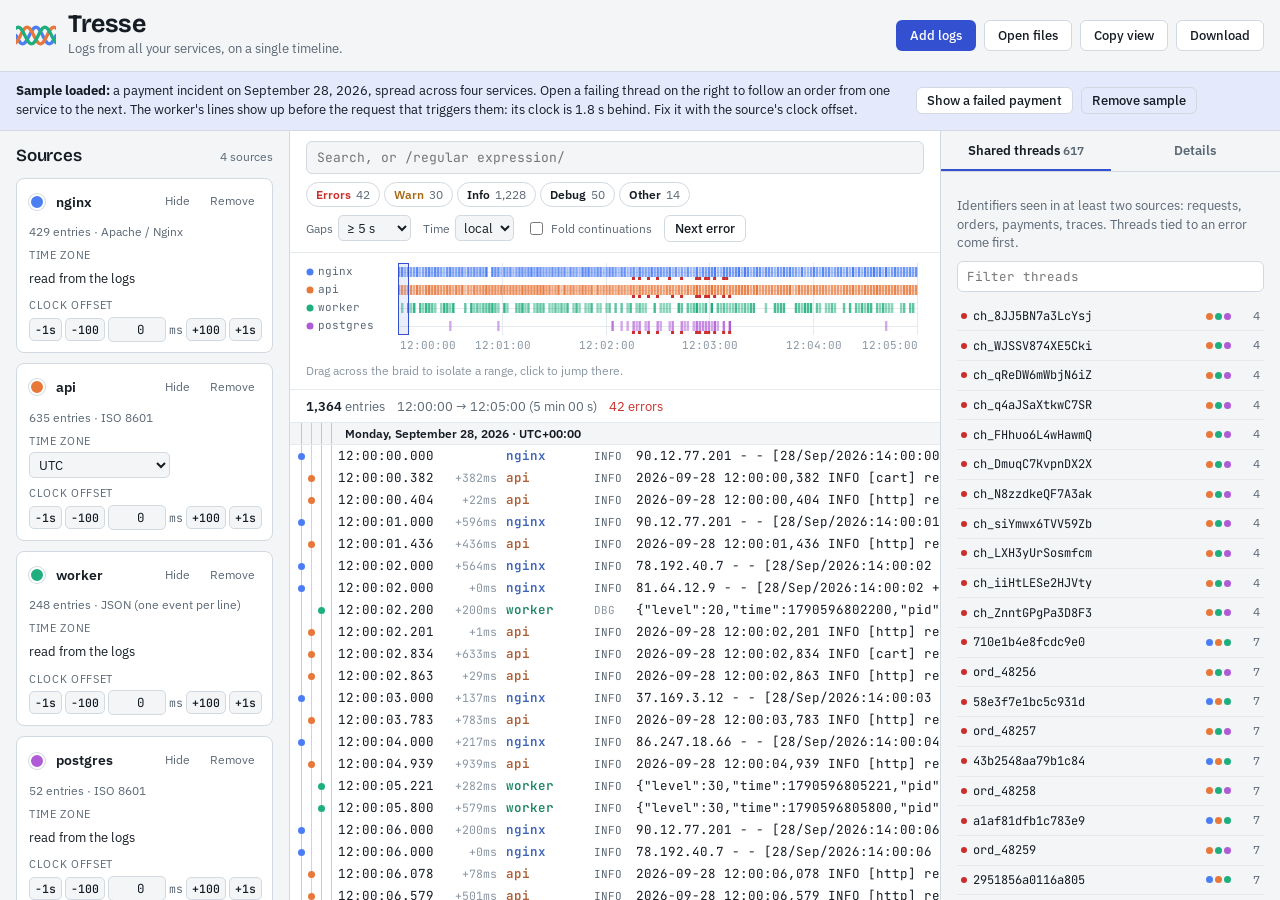
==== commit 20ba628e: "Translate the interface and docs to English Translates all UI text, messages, format labels, code co" ====
--- a/index-full.html
+++ b/index-full.html
@@ -1,5 +1,5 @@
 <!doctype html>
-<html lang="fr">
+<html lang="en">
 <head>
 <meta charset="utf-8">
 <meta name="viewport" content="width=device-width, initial-scale=1, viewport-fit=cover">
@@ -109,7 +109,7 @@
   background: var(--surface);
 }
 
-/* ---------- En-tête ---------- */
+/* ---------- Header ---------- */
 .top {
   display: flex;
   align-items: center;
@@ -163,7 +163,7 @@
 .banner p { flex: 1 1 480px; max-width: 110ch; }
 .banner-actions { display: flex; gap: 8px; flex-wrap: wrap; }
 
-/* ---------- Disposition ---------- */
+/* ---------- Layout ---------- */
 .layout {
   flex: 1;
   min-height: 0;
@@ -181,7 +181,7 @@
 .count { color: var(--muted); font-size: 12px; font-variant-numeric: tabular-nums; }
 .privacy { color: var(--muted); font-size: 12px; margin-top: auto; padding-top: 8px; }
 
-/* ---------- Cartes source ---------- */
+/* ---------- Source cards ---------- */
 .source-list { display: flex; flex-direction: column; gap: 10px; }
 .src {
   background: var(--surface);
@@ -264,7 +264,7 @@
 .off-ctl input.nonzero { border-color: var(--accent); color: var(--accent); font-weight: 600; }
 .off-ctl .unit { font: 11.5px var(--mono); color: var(--muted); }
 
-/* ---------- Barre d'outils ---------- */
+/* ---------- Toolbar ---------- */
 .toolbar {
   display: flex;
   flex-wrap: wrap;
@@ -305,7 +305,7 @@
 .mini select { font-size: 12.5px; border: 1px solid var(--line); background: var(--panel); border-radius: 5px; padding: 3px 4px; color: var(--ink); }
 .mini.check { cursor: pointer; }
 
-/* ---------- Tresse ---------- */
+/* ---------- Braid ---------- */
 .braid-wrap { padding: 10px 16px 4px; border-bottom: 1px solid var(--line-soft); }
 #braid { display: block; width: 100%; height: 90px; cursor: crosshair; touch-action: none; }
 .braid-foot { display: flex; align-items: center; justify-content: space-between; gap: 10px; min-height: 28px; }
@@ -335,7 +335,7 @@
 .pill button { border: 0; background: transparent; cursor: pointer; color: var(--muted); padding: 0 5px; font-size: 14px; line-height: 1; }
 .pill button:hover { color: var(--ink); }
 
-/* ---------- Lignes ---------- */
+/* ---------- Rows ---------- */
 .viewport { flex: 1; min-height: 0; overflow: auto; position: relative; outline-offset: -2px; }
 .spacer { position: relative; min-width: 100%; }
 .rows { position: absolute; top: 0; left: 0; min-width: 100%; }
@@ -400,7 +400,7 @@
 mark.tok.on { background: var(--accent); color: var(--accent-ink); border-radius: 3px; text-decoration: none; }
 mark.hl { background: var(--hl); border-radius: 2px; }
 
-/* ---------- Panneau latéral ---------- */
+/* ---------- Side panel ---------- */
 .tabs { display: flex; border-bottom: 1px solid var(--line); flex: none; }
 .tabs button {
   flex: 1;
@@ -515,7 +515,7 @@
 .d-actions { display: flex; flex-wrap: wrap; gap: 6px; }
 .d-note { font-size: 12px; color: var(--muted); }
 
-/* ---------- État vide ---------- */
+/* ---------- Empty state ---------- */
 .empty {
   margin: auto;
   max-width: 62ch;
@@ -530,7 +530,7 @@
 .format-list b { font-weight: 600; }
 .format-list code { font: 11.5px var(--mono); color: var(--muted); overflow: hidden; text-overflow: ellipsis; white-space: nowrap; }
 
-/* ---------- Dialogue, dépôt, toast ---------- */
+/* ---------- Dialog, drop zone, toast ---------- */
 .dialog {
   width: min(680px, calc(100% - 32px));
   border: 1px solid var(--line);
@@ -583,7 +583,7 @@
   box-shadow: var(--shadow);
 }
 
-/* ---------- Petits écrans ---------- */
+/* ---------- Small screens ---------- */
 @media (max-width: 1180px) {
   .layout { grid-template-columns: 270px minmax(0, 1fr); grid-template-rows: minmax(0, 1fr) auto; }
   .side { grid-column: 1 / -1; border-left: 0; border-top: 1px solid var(--line); max-height: 40vh; }
@@ -615,25 +615,25 @@
     <svg id="logo" class="logo" viewBox="0 0 36 24" aria-hidden="true"></svg>
     <div>
       <h1>Tresse</h1>
-      <p class="tagline">Les journaux de tous vos services, sur une seule ligne de temps.</p>
+      <p class="tagline">Logs from all your services, on a single timeline.</p>
     </div>
   </div>
   <div class="top-actions">
-    <button id="btn-add" class="btn primary" type="button">Ajouter des journaux</button>
-    <label class="btn" for="file-input">Ouvrir des fichiers</label>
+    <button id="btn-add" class="btn primary" type="button">Add logs</button>
+    <label class="btn" for="file-input">Open files</label>
     <input type="file" id="file-input" multiple hidden>
-    <button id="btn-copy" class="btn" type="button">Copier la vue</button>
-    <button id="btn-download" class="btn" type="button">Télécharger</button>
+    <button id="btn-copy" class="btn" type="button">Copy view</button>
+    <button id="btn-download" class="btn" type="button">Download</button>
   </div>
 </header>
 
 <div id="banner" class="banner" hidden>
-  <p><b>Exemple chargé :</b> un incident de paiement du 28 septembre 2026 réparti sur quatre services.
-    Ouvrez un fil en erreur à droite pour suivre une commande d'un service à l'autre. Les lignes du worker
-    apparaissent avant la requête qui les déclenche : son horloge retarde de 1,8 s. Corrigez-la avec le décalage de la source.</p>
+  <p><b>Sample loaded:</b> a payment incident on September 28, 2026, spread across four services.
+    Open a failing thread on the right to follow an order from one service to the next. The worker's lines
+    show up before the request that triggers them: its clock is 1.8 s behind. Fix it with the source's clock offset.</p>
   <div class="banner-actions">
-    <button id="btn-demo-fail" class="btn small" type="button">Voir un paiement échoué</button>
-    <button id="btn-demo-clear" class="btn small ghost" type="button">Retirer l'exemple</button>
+    <button id="btn-demo-fail" class="btn small" type="button">Show a failed payment</button>
+    <button id="btn-demo-clear" class="btn small ghost" type="button">Remove sample</button>
   </div>
 </div>
 
@@ -641,106 +641,106 @@
   <aside class="sources" aria-label="Sources">
     <div class="panel-head"><h2>Sources</h2><span id="src-count" class="count"></span></div>
     <div id="source-list" class="source-list"></div>
-    <p class="privacy">Tout est traité dans votre navigateur. Aucune ligne n'est envoyée ailleurs.</p>
+    <p class="privacy">Everything is processed in your browser. No line is sent anywhere.</p>
   </aside>
 
-  <section class="center" aria-label="Journal fusionné">
+  <section class="center" aria-label="Merged log">
     <div id="empty" class="empty" hidden>
-      <h2>Déposez vos journaux ici</h2>
-      <p>Glissez un ou plusieurs fichiers, collez du texte avec <kbd>Ctrl</kbd>+<kbd>V</kbd> ou utilisez « Ajouter des journaux ».
-        Chaque fichier devient une source ; Tresse reconnaît l'horodatage et entrelace les lignes.</p>
+      <h2>Drop your logs here</h2>
+      <p>Drag in one or more files, paste text with <kbd>Ctrl</kbd>+<kbd>V</kbd>, or use “Add logs”.
+        Each file becomes a source; Tresse recognizes the timestamps and interleaves the lines.</p>
       <ul id="format-list" class="format-list"></ul>
     </div>
 
     <div id="work" class="work">
       <div class="toolbar">
         <div class="search">
-          <input id="search" type="search" placeholder="Rechercher, ou /expression régulière/" aria-label="Rechercher dans les journaux" autocomplete="off" spellcheck="false">
-          <span id="search-err" class="search-err" hidden>Expression invalide</span>
+          <input id="search" type="search" placeholder="Search, or /regular expression/" aria-label="Search the logs" autocomplete="off" spellcheck="false">
+          <span id="search-err" class="search-err" hidden>Invalid expression</span>
         </div>
-        <div id="levels" class="levels" role="group" aria-label="Niveaux"></div>
+        <div id="levels" class="levels" role="group" aria-label="Levels"></div>
         <div class="tools">
-          <label class="mini">Trous
+          <label class="mini">Gaps
             <select id="gap">
               <option value="1000">≥ 1 s</option>
               <option value="5000">≥ 5 s</option>
               <option value="30000">≥ 30 s</option>
               <option value="300000">≥ 5 min</option>
-              <option value="0">jamais</option>
+              <option value="0">never</option>
             </select>
           </label>
-          <label class="mini">Heure
+          <label class="mini">Time
             <select id="display-tz">
-              <option value="local">locale</option>
+              <option value="local">local</option>
               <option value="utc">UTC</option>
             </select>
           </label>
-          <label class="mini check"><input type="checkbox" id="fold"> Replier les suites</label>
-          <button id="btn-next-err" class="btn small" type="button" title="Raccourci : n (Maj+n pour la précédente)">Erreur suivante</button>
+          <label class="mini check"><input type="checkbox" id="fold"> Fold continuations</label>
+          <button id="btn-next-err" class="btn small" type="button" title="Shortcut: n (Shift+n for previous)">Next error</button>
         </div>
       </div>
 
       <div class="braid-wrap">
-        <canvas id="braid" aria-label="Densité des évènements par source dans le temps"></canvas>
+        <canvas id="braid" aria-label="Event density per source over time"></canvas>
         <div class="braid-foot">
-          <span class="hint">Glissez sur la tresse pour isoler une plage, cliquez pour y aller.</span>
-          <button id="btn-unzoom" class="btn small ghost" type="button" hidden>Toute la durée</button>
+          <span class="hint">Drag across the braid to isolate a range, click to jump there.</span>
+          <button id="btn-unzoom" class="btn small ghost" type="button" hidden>Full range</button>
         </div>
       </div>
 
       <div id="summary" class="summary"></div>
 
-      <div id="viewport" class="viewport" tabindex="0" aria-label="Lignes fusionnées. Flèches pour parcourir.">
+      <div id="viewport" class="viewport" tabindex="0" aria-label="Merged lines. Use arrow keys to browse.">
         <div id="spacer" class="spacer"><div id="rows" class="rows"></div></div>
       </div>
     </div>
   </section>
 
-  <aside class="side" aria-label="Fils et détail">
+  <aside class="side" aria-label="Threads and details">
     <div class="tabs" role="tablist">
-      <button id="tab-threads" role="tab" aria-selected="true" aria-controls="panel-threads" type="button">Fils communs <span id="threads-count" class="count"></span></button>
-      <button id="tab-detail" role="tab" aria-selected="false" aria-controls="panel-detail" type="button">Détail</button>
+      <button id="tab-threads" role="tab" aria-selected="true" aria-controls="panel-threads" type="button">Shared threads <span id="threads-count" class="count"></span></button>
+      <button id="tab-detail" role="tab" aria-selected="false" aria-controls="panel-detail" type="button">Details</button>
     </div>
     <div id="panel-threads" role="tabpanel" class="panel">
       <div id="journey"></div>
-      <p class="muted small">Identifiants vus dans au moins deux sources : requêtes, commandes, paiements, traces. Les fils liés à une erreur sont en tête.</p>
-      <input id="thread-filter" type="search" class="thread-filter" placeholder="Filtrer les fils" aria-label="Filtrer les fils" autocomplete="off">
+      <p class="muted small">Identifiers seen in at least two sources: requests, orders, payments, traces. Threads tied to an error come first.</p>
+      <input id="thread-filter" type="search" class="thread-filter" placeholder="Filter threads" aria-label="Filter threads" autocomplete="off">
       <ul id="thread-list" class="thread-list"></ul>
     </div>
     <div id="panel-detail" role="tabpanel" class="panel" hidden>
-      <div id="detail"><p class="muted">Cliquez sur une ligne pour voir son détail.</p></div>
+      <div id="detail"><p class="muted">Click a line to see its details.</p></div>
     </div>
   </aside>
 </main>
 
 <dialog id="add-dialog" class="dialog">
   <form id="add-form" method="dialog">
-    <h2>Ajouter une source</h2>
-    <label class="field">Nom
+    <h2>Add a source</h2>
+    <label class="field">Name
       <input id="add-name" type="text" placeholder="api, nginx, worker…" autocomplete="off">
     </label>
-    <label class="field">Lignes de journal
+    <label class="field">Log lines
       <textarea id="add-text" rows="12" spellcheck="false" placeholder="2026-09-28 12:02:11,482 INFO [checkout] req=7c1f3a9b2e4d5f60 start…"></textarea>
     </label>
-    <label class="field">Fuseau des heures sans fuseau
+    <label class="field">Time zone for timestamps without one
       <select id="add-tz"></select>
     </label>
     <div class="dialog-actions">
-      <label class="btn ghost" for="add-files">Choisir des fichiers…</label>
+      <label class="btn ghost" for="add-files">Choose files…</label>
       <input type="file" id="add-files" multiple hidden>
       <span class="grow"></span>
-      <button id="add-cancel" class="btn" type="button">Annuler</button>
-      <button id="add-ok" class="btn primary" type="submit">Ajouter</button>
+      <button id="add-cancel" class="btn" type="button">Cancel</button>
+      <button id="add-ok" class="btn primary" type="submit">Add</button>
     </div>
   </form>
 </dialog>
 
-<div id="drop" class="drop" hidden><div>Déposez vos fichiers : une source par fichier</div></div>
+<div id="drop" class="drop" hidden><div>Drop your files: one source per file</div></div>
 <div id="toast" class="toast" role="status" hidden></div>
 
 <script>
-/* Tresse — lecture des journaux : formats d'horodatage, niveaux, identifiants.
-   Aucune dépendance ; fonctionne dans le navigateur comme sous Node. */
+/* Tresse — log parsing: timestamp formats, levels, identifiers.
+   No dependencies; runs in the browser as well as under Node. */
 (function (root) {
   'use strict';
 
@@ -750,7 +750,7 @@
 
   function fracMs(f) { return f ? Number('0.' + f) * 1000 : 0; }
 
-  // Décalage explicite en minutes, ou null si la ligne n'en donne pas.
+  // Explicit offset in minutes, or null if the line does not give one.
   function zoneMin(z) {
     if (!z) return null;
     if (z === 'Z' || z === 'UTC' || z === 'GMT') return 0;
@@ -760,8 +760,8 @@
     return m[1] === '-' ? -v : v;
   }
 
-  // Composantes calendaires -> millisecondes epoch.
-  // zone : décalage lu dans la ligne ; tz : réglage de la source ('local' ou minutes).
+  // Calendar components -> epoch milliseconds.
+  // zone: offset read from the line; tz: the source's setting ('local' or minutes).
   function epoch(y, mo, d, h, mi, s, ms, zone, tz) {
     if (zone == null && tz !== 'local') zone = tz;
     if (zone == null) return new Date(y, mo, d, h, mi, s).getTime() + ms;
@@ -795,10 +795,38 @@
       },
     },
     {
-      id: 'eu', label: 'JJ/MM/AAAA hh:mm:ss',
+      id: 'eu', label: 'DD/MM/YYYY hh:mm:ss',
       re: /(?<!\d)(\d{2})[\/.](\d{2})[\/.](\d{4})[ T,]+(\d{2}):(\d{2}):(\d{2})(?:[.,](\d{1,9}))?/,
       read(m, c) {
         return { t: epoch(+m[3], m[2] - 1, +m[1], +m[4], +m[5], +m[6], fracMs(m[7]), null, c.tz), zoned: false };
+      },
+    },
+    {
+      // Redis: “pid:role DD Mon YYYY hh:mm:ss.mmm <level> message”, level among . - * #
+      id: 'redis', label: 'Redis (DD Mon YYYY hh:mm:ss)',
+      re: /(?<!\d)(\d{1,2}) ([A-Za-z]{3}) (\d{4}) (\d{2}):(\d{2}):(\d{2})(?:\.(\d{1,9}))?(?!\d)(?: ([.*#-])(?= ))?/,
+      read(m, c) {
+        const mo = MON[m[2].toLowerCase()];
+        if (mo == null) return null;
+        return {
+          t: epoch(+m[3], mo, +m[1], +m[4], +m[5], +m[6], fracMs(m[7]), null, c.tz), zoned: false,
+          level: { '.': 'debug', '-': 'debug', '*': 'info', '#': 'warn' }[m[8]],
+        };
+      },
+    },
+    {
+      // Redis < 5: no year, “pid:role DD Mon hh:mm:ss.mmm” (3.x, 4.x) or “[pid] DD Mon …” (2.x).
+      // The prefix is required so it is not mistaken for an arbitrary date in the text.
+      id: 'redis-old', label: 'Redis < 5 (DD Mon hh:mm:ss)', needs: 'year',
+      re: /(?:^|\s)(?:\[\d+\]|\d+:[XCSM]) (\d{1,2}) ([A-Za-z]{3}) (\d{2}):(\d{2}):(\d{2})(?:\.(\d{1,9}))?(?!\d)(?: ([.*#-])(?= ))?/,
+      read(m, c) {
+        const mo = MON[m[2].toLowerCase()];
+        if (mo == null) return null;
+        const [y] = refDate(c);
+        return {
+          t: epoch(y, mo, +m[1], +m[3], +m[4], +m[5], fracMs(m[6]), null, c.tz), zoned: false,
+          level: { '.': 'debug', '-': 'debug', '*': 'info', '#': 'warn' }[m[7]],
+        };
       },
     },
     {
@@ -823,7 +851,7 @@
       },
     },
     {
-      id: 'epoch', label: 'Timestamp Unix',
+      id: 'epoch', label: 'Unix timestamp',
       re: /^\s*\[?(\d{13}(?:\.\d+)?|\d{10}(?:\.\d{1,9})?)(?!\d)/,
       read(m) {
         const v = Number(m[1]);
@@ -831,7 +859,7 @@
       },
     },
     {
-      id: 'time', label: 'Heure seule', needs: 'date',
+      id: 'time', label: 'Time only', needs: 'date',
       re: /^\[?(\d{2}):(\d{2}):(\d{2})(?:[.,](\d{1,9}))?(?!\d)/,
       read(m, c) {
         const [y, mo, d] = refDate(c);
@@ -840,7 +868,7 @@
     },
   ];
 
-  const JSON_FMT = { id: 'json', label: 'JSON (un évènement par ligne)' };
+  const JSON_FMT = { id: 'json', label: 'JSON (one event per line)' };
   const ALL = [JSON_FMT].concat(FORMATS);
   const TIME_KEYS = ['@timestamp', 'timestamp', 'time', 'ts', 'datetime', 'date', 't', 'eventTime', 'asctime'];
   const LEVEL_KEYS = ['level', 'severity', 'lvl', 'levelname', 'log.level', 'loglevel'];
@@ -871,8 +899,21 @@
     if (!m) return null;
     const r = fmt.read(m, c);
     if (!r || !isFinite(r.t)) return null;
+    r.at = m.index;
     r.end = m.index + m[0].length;
     return r;
+  }
+
+  // Line the main format does not recognize (mixed-format file): try the others,
+  // provided the timestamp is at the start of the line, so a stack trace quoting a date is not split up.
+  const FALLBACK_AT = 40;
+  function tryOthers(main, line, c) {
+    for (const f of ALL) {
+      if (f === main || f.id === 'time') continue;
+      const r = tryFormat(f, line, c);
+      if (r && !(r.at > FALLBACK_AT)) { r.fmt = f; return r; }
+    }
+    return null;
   }
 
   function timeValue(v, c) {
@@ -933,7 +974,7 @@
     return best < 0 ? null : ALL[best];
   }
 
-  /* ---------- Identifiants partagés ---------- */
+  /* ---------- Shared identifiers ---------- */
 
   const ID_RES = [
     [/\b[0-9a-f]{8}-[0-9a-f]{4}-[0-9a-f]{4}-[0-9a-f]{4}-[0-9a-f]{12}\b/gi, false],
@@ -970,7 +1011,7 @@
     return 'id';
   }
 
-  /* ---------- Source complète ---------- */
+  /* ---------- Whole source ---------- */
 
   function parseSource(text, opts) {
     const c = { tz: opts && opts.tz != null ? opts.tz : 'local', date: opts && opts.date };
@@ -984,16 +1025,17 @@
       const line = lines[i];
       if (!line.trim()) continue;
       nonEmpty++;
-      const r = fmt ? tryFormat(fmt, line, c) : null;
+      let r = fmt ? tryFormat(fmt, line, c) : null;
+      if (!r && fmt) r = tryOthers(fmt, line, c);
       if (r) {
         let t = r.t;
-        if (roll) {
-          // Journaux sans date : un retour en arrière de plus de 12 h signale un passage à minuit.
+        if (roll && !r.fmt) {
+          // Logs without a date: going back more than 12 h means midnight was crossed.
           if (t + shift < prev - DAY / 2) shift += DAY;
           t += shift;
           prev = t;
         }
-        cur = { t, line, cont: null, level: r.level || findLevel(fmt, line, r.end) || 'other', n: i + 1 };
+        cur = { t, line, cont: null, level: r.level || findLevel(r.fmt || fmt, line, r.end) || 'other', n: i + 1 };
         if (r.zoned) zoned++;
         entries.push(cur);
       } else if (cur) {
@@ -1020,10 +1062,10 @@
 
 </script>
 <script>
-/* Tresse — jeu d'exemple : un incident de paiement réparti sur quatre services.
-   Entre 12:02:04 et 12:03:12 UTC, un export comptable verrouille la table orders :
-   des paiements sont encaissés sans que la commande passe à « payée ».
-   L'horloge du worker retarde de 1,8 s. */
+/* Tresse — sample data: a payment incident spread across four services.
+   Between 12:02:04 and 12:03:12 UTC, an accounting export locks the orders table:
+   payments are captured without the order being marked “paid”.
+   The worker's clock is 1.8 s behind. */
 (function (root) {
   'use strict';
 
@@ -1152,11 +1194,11 @@
 
     push('pg', base + 31004, `${pgts(base + 31004)} [412] LOG:  checkpoint starting: time`);
     push('pg', base + 57918, `${pgts(base + 57918)} [412] LOG:  checkpoint complete: wrote 1843 buffers (11.2%); 0 WAL file(s) added, 0 removed, 1 recycled; write=26.790 s, sync=0.041 s, total=26.914 s`);
-    push('pg', L0 - 14, `${pgts(L0 - 14)} [51200] app=export-compta LOG:  statement: BEGIN`);
-    push('pg', L0, `${pgts(L0)} [51200] app=export-compta LOG:  statement: LOCK TABLE orders IN ACCESS EXCLUSIVE MODE`);
-    push('pg', L0 + 3, `${pgts(L0 + 3)} [51200] app=export-compta LOG:  statement: COPY (SELECT * FROM orders WHERE created_at >= '2026-09-01') TO STDOUT WITH CSV HEADER`);
-    push('pg', L1 - 2, `${pgts(L1 - 2)} [51200] app=export-compta LOG:  duration: 68017.412 ms  statement: COPY (SELECT * FROM orders WHERE created_at >= '2026-09-01') TO STDOUT WITH CSV HEADER`);
-    push('pg', L1, `${pgts(L1)} [51200] app=export-compta LOG:  statement: COMMIT`);
+    push('pg', L0 - 14, `${pgts(L0 - 14)} [51200] app=accounting-export LOG:  statement: BEGIN`);
+    push('pg', L0, `${pgts(L0)} [51200] app=accounting-export LOG:  statement: LOCK TABLE orders IN ACCESS EXCLUSIVE MODE`);
+    push('pg', L0 + 3, `${pgts(L0 + 3)} [51200] app=accounting-export LOG:  statement: COPY (SELECT * FROM orders WHERE created_at >= '2026-09-01') TO STDOUT WITH CSV HEADER`);
+    push('pg', L1 - 2, `${pgts(L1 - 2)} [51200] app=accounting-export LOG:  duration: 68017.412 ms  statement: COPY (SELECT * FROM orders WHERE created_at >= '2026-09-01') TO STDOUT WITH CSV HEADER`);
+    push('pg', L1, `${pgts(L1)} [51200] app=accounting-export LOG:  statement: COMMIT`);
     push('pg', base + 281440, `${pgts(base + 281440)} [51388] LOG:  automatic vacuum of table "shop.public.cart_items": index scans: 1, pages: 0 removed, 212 remain`);
 
     const text = k => out[k].sort((a, b) => a[0] - b[0]).map(x => x[1]).join('\n') + '\n';
@@ -1174,7 +1216,7 @@
 
 </script>
 <script>
-/* Tresse — interface : fusion, liste virtualisée, tresse, fils communs, calage d'horloge. */
+/* Tresse — UI: merging, virtualized list, braid, shared threads, clock alignment. */
 (function () {
   'use strict';
 
@@ -1182,13 +1224,15 @@
   const RH = 22;
   const LANE = 10;
   const COLORS = ['#4C7EF3', '#E8773A', '#1FAE7E', '#B05BD6', '#D9A21B', '#1BA5BF', '#D9467A', '#7FA32E'];
-  const LEVELS = [['error', 'Erreurs'], ['warn', 'Avert.'], ['info', 'Info'], ['debug', 'Debug'], ['other', 'Autres']];
+  const LEVELS = [['error', 'Errors'], ['warn', 'Warn'], ['info', 'Info'], ['debug', 'Debug'], ['other', 'Other']];
   const LV_SHORT = { error: 'ERR', warn: 'WARN', info: 'INFO', debug: 'DBG', other: '·' };
   const FORMAT_EXAMPLES = {
     json: '{"level":30,"time":1790596931482,"msg":"…"}',
     iso: '2026-09-28 12:02:11,482 INFO …',
     clf: '81.64.12.9 - - [28/Sep/2026:14:02:11 +0200] "GET /" 200',
     eu: '28/09/2026 12:02:11 WARN …',
+    redis: '1:M 28 Sep 2026 12:02:11.482 * Ready to accept connections',
+    'redis-old': '1:M 28 Sep 12:02:11.482 # Server initialized',
     klog: 'I0928 12:02:11.482913 1 main.go:42] …',
     syslog: 'Sep 28 12:02:11 web-1 sshd[812]: …',
     epoch: '1790596931.482 INFO …',
@@ -1198,13 +1242,13 @@
   const $ = s => document.querySelector(s);
   const p2 = n => String(n).padStart(2, '0');
   const p3 = n => String(n).padStart(3, '0');
-  const nf = n => n.toLocaleString('fr-FR');
+  const nf = n => n.toLocaleString('en-US');
   const esc = s => String(s).replace(/[&<>"]/g, c => ({ '&': '&amp;', '<': '&lt;', '>': '&gt;', '"': '&quot;' }[c]));
   const inIframe = (() => { try { return window.self !== window.top; } catch (e) { return true; } })();
 
   const store = {
     get(k, d) { try { const v = localStorage.getItem('tresse.' + k); return v == null ? d : JSON.parse(v); } catch (e) { return d; } },
-    set(k, v) { try { localStorage.setItem('tresse.' + k, JSON.stringify(v)); } catch (e) { /* stockage indisponible */ } },
+    set(k, v) { try { localStorage.setItem('tresse.' + k, JSON.stringify(v)); } catch (e) { /* storage unavailable */ } },
   };
 
   const els = {};
@@ -1226,9 +1270,9 @@
   };
   let uid = 0, colorIdx = 0, pasteN = 0;
 
-  /* ---------- Temps ---------- */
-
-  const TZ_OPTS = [['local', 'Heure locale du navigateur'], ['0', 'UTC']];
+  /* ---------- Time ---------- */
+
+  const TZ_OPTS = [['local', 'Browser local time'], ['0', 'UTC']];
   for (let h = -12; h <= 14; h++) if (h) TZ_OPTS.push([String(h * 60), `UTC${h > 0 ? '+' : '−'}${p2(Math.abs(h))}:00`]);
 
   function parts(t) {
@@ -1241,8 +1285,9 @@
     return `${p2(p[3])}:${p2(p[4])}:${p2(p[5])}` + (ms ? '.' + p3(p[6]) : '');
   }
   function dayKey(t) { const p = parts(t); return p[0] * 10000 + p[1] * 100 + p[2]; }
-  function dayLabel(t) {
-    return new Intl.DateTimeFormat('fr-FR', { weekday: 'long', day: 'numeric', month: 'long', year: 'numeric', timeZone: state.displayTz === 'utc' ? 'UTC' : undefined }).format(new Date(t));
+  function dayLabel(t, short = false) {
+    const o = short ? { day: 'numeric', month: 'short' } : { weekday: 'long', day: 'numeric', month: 'long', year: 'numeric' };
+    return new Intl.DateTimeFormat('en-US', Object.assign(o, { timeZone: state.displayTz === 'utc' ? 'UTC' : undefined })).format(new Date(t));
   }
   function zoneLabel(t) {
     if (state.displayTz === 'utc') return 'UTC';
@@ -1258,10 +1303,10 @@
     const a = Math.abs(ms);
     if (a < 1) return Math.round(a * 1000) + ' µs';
     if (a < 1000) return Math.round(a) + ' ms';
-    if (a < 60000) return (a / 1000).toLocaleString('fr-FR', { maximumFractionDigits: a < 10000 ? 2 : 1 }) + ' s';
+    if (a < 60000) return (a / 1000).toLocaleString('en-US', { maximumFractionDigits: a < 10000 ? 2 : 1 }) + ' s';
     if (a < 3600000) return Math.floor(a / 60000) + ' min ' + p2(Math.floor(a % 60000 / 1000)) + ' s';
     if (a < 86400000) return Math.floor(a / 3600000) + ' h ' + p2(Math.floor(a % 3600000 / 60000)) + ' min';
-    return Math.floor(a / 86400000) + ' j ' + Math.floor(a % 86400000 / 3600000) + ' h';
+    return Math.floor(a / 86400000) + ' d ' + Math.floor(a % 86400000 / 3600000) + ' h';
   }
   const sdur = ms => (ms < 0 ? '−' : '+') + dur(ms);
   function compactDt(dt) {
@@ -1340,7 +1385,7 @@
     if (state.token && !m.has(state.token)) { state.token = null; state.threadOnly = false; }
   }
 
-  /* ---------- Filtres et lignes ---------- */
+  /* ---------- Filters and rows ---------- */
 
   function matchText(e) {
     if (state.qre) {
@@ -1397,7 +1442,7 @@
     els.btnUnzoom.hidden = !state.range;
   }
 
-  /* ---------- Rendu des lignes ---------- */
+  /* ---------- Row rendering ---------- */
 
   function isWord(c) { return c !== undefined && /[\w]/.test(c); }
 
@@ -1442,7 +1487,7 @@
   function rowHtml(r, i) {
     const top = i * RH;
     if (r.k === 'd') return `<div class="row day" style="top:${top}px"><span class="meta"><span class="gut"></span><span class="label">${esc(dayLabel(r.t))} · ${zoneLabel(r.t)}</span></span></div>`;
-    if (r.k === 'g') return `<div class="row gap" style="top:${top}px"><span class="meta"><span class="gut"></span><span class="label">${dur(r.dt)} sans activité</span></span></div>`;
+    if (r.k === 'g') return `<div class="row gap" style="top:${top}px"><span class="meta"><span class="gut"></span><span class="label">${dur(r.dt)} without activity</span></span></div>`;
     const e = r.e, s = e.src;
     const cls = ['row', 'lv-' + e.level];
     if (e === state.selected) cls.push('sel');
@@ -1500,7 +1545,7 @@
   function revealEntry(e, flash = true) {
     let i = state.rowOf.get(e);
     if (i == null) {
-      // L'entrée est masquée par un filtre : on retire les filtres qui l'excluent.
+      // The entry is hidden by a filter: clear the filters that exclude it.
       state.q = ''; state.qre = null; els.search.value = ''; els.search.classList.remove('bad'); els.searchErr.hidden = true;
       state.levels = new Set(LEVELS.map(l => l[0]));
       if (state.range && (e.te < state.range[0] || e.te > state.range[1])) state.range = null;
@@ -1511,7 +1556,7 @@
     if (i != null) scrollToRow(i, flash ? e : null);
   }
 
-  /* ---------- Résumé et niveaux ---------- */
+  /* ---------- Summary and levels ---------- */
 
   function renderLevels() {
     const cnt = {};
@@ -1522,21 +1567,21 @@
 
   function renderSummary() {
     const f = state.filtered, m = state.merged;
-    if (!m.length) { els.summary.innerHTML = '<span>Aucune ligne horodatée pour l\'instant.</span>'; return; }
+    if (!m.length) { els.summary.innerHTML = '<span>No timestamped lines yet.</span>'; return; }
     const nErr = f.reduce((n, e) => n + (e.level === 'error'), 0);
     const a = f.length ? f[0].te : 0, b = f.length ? f[f.length - 1].te : 0;
-    let h = `<span><b>${nf(f.length)}</b> entrée${f.length > 1 ? 's' : ''}${f.length !== m.length ? ` sur ${nf(m.length)}` : ''}</span>`;
+    let h = `<span><b>${nf(f.length)}</b> entr${f.length === 1 ? 'y' : 'ies'}${f.length !== m.length ? ` of ${nf(m.length)}` : ''}</span>`;
     if (f.length) h += `<span>${clock(a, false)} → ${clock(b, false)} (${dur(b - a)})</span>`;
-    h += `<span class="errn">${nf(nErr)} erreur${nErr > 1 ? 's' : ''}</span>`;
-    if (state.range) h += `<span class="pill">Plage ${clock(state.range[0])} → ${clock(state.range[1])}<button type="button" data-clear="range" aria-label="Retirer la plage">×</button></span>`;
-    if (state.threadOnly && state.token) h += `<span class="pill">Fil ${esc(short(state.token))}<button type="button" data-clear="thread" aria-label="Afficher tous les fils">×</button></span>`;
-    if (state.anchor) h += `<span class="pill">T0 ${clock(state.anchor.te)} · ${esc(state.anchor.src.name)}<button type="button" data-clear="anchor" aria-label="Retirer T0">×</button></span>`;
+    h += `<span class="errn">${nf(nErr)} error${nErr === 1 ? '' : 's'}</span>`;
+    if (state.range) h += `<span class="pill">Range ${clock(state.range[0])} → ${clock(state.range[1])}<button type="button" data-clear="range" aria-label="Clear range">×</button></span>`;
+    if (state.threadOnly && state.token) h += `<span class="pill">Thread ${esc(short(state.token))}<button type="button" data-clear="thread" aria-label="Show all threads">×</button></span>`;
+    if (state.anchor) h += `<span class="pill">T0 ${clock(state.anchor.te)} · ${esc(state.anchor.src.name)}<button type="button" data-clear="anchor" aria-label="Clear T0">×</button></span>`;
     els.summary.innerHTML = h;
   }
 
   const short = t => t.length > 22 ? t.slice(0, 10) + '…' + t.slice(-6) : t;
 
-  /* ---------- La tresse (canvas) ---------- */
+  /* ---------- The braid (canvas) ---------- */
 
   let binsKey = '', bins = null, hoverX = null, drag = null;
   const BRAID = { lane: 18, axis: 22, labelW: 92 };
@@ -1598,7 +1643,7 @@
     g.font = '11px ' + col('--mono');
     g.textBaseline = 'middle';
 
-    // Graduations
+    // Ticks
     const step = niceStep(b - a, Math.max(2, PW / 95));
     const t0 = Math.ceil(a / step) * step;
     g.fillStyle = FAINT;
@@ -1608,7 +1653,7 @@
       g.fillStyle = LINE;
       g.fillRect(px - 0.5, 0, 1, lanes * BRAID.lane);
       g.fillStyle = FAINT;
-      const lab = step >= 864e5 ? dayLabel(t).split(' ').slice(1, 3).join(' ') : clock(t, step < 1000);
+      const lab = step >= 864e5 ? dayLabel(t, true) : clock(t, step < 1000);
       g.fillText(lab, Math.min(Math.max(px, L + 30), W - 34), lanes * BRAID.lane + 11);
     }
 
@@ -1644,7 +1689,7 @@
 
     const LH = lanes * BRAID.lane;
 
-    // Fenêtre visible dans la liste
+    // Window visible in the list
     const w = visibleWindow();
     if (w && !(w[1] < a || w[0] > b)) {
       const x0 = Math.max(L, x(w[0])), x1 = Math.min(L + PW, Math.max(x(w[1]), x0 + 2));
@@ -1657,7 +1702,7 @@
       g.strokeRect(Math.round(x0) + 0.5, 0.5, Math.max(1, Math.round(x1 - x0) - 1), LH - 1);
     }
 
-    // Occurrences du fil choisi
+    // Occurrences of the selected thread
     if (state.token) {
       const tk = state.tokens.get(state.token);
       if (tk) {
@@ -1677,7 +1722,7 @@
       g.setLineDash([]);
     }
 
-    // Sélection en cours
+    // Selection in progress
     if (drag && Math.abs(drag.x1 - drag.x0) > 3) {
       const x0 = Math.max(L, Math.min(drag.x0, drag.x1)), x1 = Math.min(L + PW, Math.max(drag.x0, drag.x1));
       g.fillStyle = ACC;
@@ -1686,7 +1731,7 @@
       g.globalAlpha = 1;
     }
 
-    // Survol
+    // Hover
     if (hoverX != null && hoverX >= L) {
       const px = Math.round(Math.min(hoverX, L + PW)) + 0.5;
       g.strokeStyle = INK;
@@ -1743,7 +1788,7 @@
   });
   els.braid.addEventListener('pointercancel', () => { drag = null; scheduleBraid(); });
 
-  /* ---------- Fils communs ---------- */
+  /* ---------- Shared threads ---------- */
 
   function renderThreads() {
     els.threadsCount.textContent = state.shared.length ? nf(state.shared.length) : '';
@@ -1752,10 +1797,10 @@
     const cap = 250;
     let h = list.slice(0, cap).map(r => {
       const dots = [...r.srcs].sort((x, y) => x.idx - y.idx).map(s => `<i style="--c:${s.color}" title="${esc(s.name)}"></i>`).join('');
-      return `<li><button type="button" class="${r.tok === state.token ? 'on' : ''}" data-tok="${esc(r.tok)}"><span class="tk">${r.err ? '<span class="e" title="Lié à une erreur"></span>' : ''}${esc(r.tok)}</span><span class="dots">${dots}</span><span class="tn">${r.entries.length}</span></button></li>`;
+      return `<li><button type="button" class="${r.tok === state.token ? 'on' : ''}" data-tok="${esc(r.tok)}"><span class="tk">${r.err ? '<span class="e" title="Tied to an error"></span>' : ''}${esc(r.tok)}</span><span class="dots">${dots}</span><span class="tn">${r.entries.length}</span></button></li>`;
     }).join('');
-    if (list.length > cap) h += `<li class="more">${nf(list.length - cap)} autres fils. Filtrez pour les trouver.</li>`;
-    if (!list.length) h = `<li class="more">${state.shared.length ? 'Aucun fil ne correspond.' : 'Aucun identifiant commun à plusieurs sources pour l\'instant.'}</li>`;
+    if (list.length > cap) h += `<li class="more">${nf(list.length - cap)} more threads. Filter to find them.</li>`;
+    if (!list.length) h = `<li class="more">${state.shared.length ? 'No thread matches.' : 'No identifier shared by several sources yet.'}</li>`;
     els.threadList.innerHTML = h;
     renderJourney();
   }
@@ -1768,12 +1813,12 @@
       const text = e.line.length > 160 ? e.line.slice(0, 160) + '…' : e.line;
       return `<li class="lv-${e.level}" data-j="${i}" style="--c:${e.src.color}"><span class="jd"></span><span class="jt">${compactDt(e.te - first)}</span><span class="jm"><span class="js">${esc(e.src.name)}</span><span class="lvb lv-${e.level}">${LV_SHORT[e.level]}</span><span class="jx">${esc(text)}</span></span></li>`;
     }).join('');
-    els.journey.innerHTML = `<section class="journey" aria-label="Parcours du fil">
-      <div class="j-top"><span class="tok">${esc(tk.tok)}</span><button type="button" class="ico" id="j-close" aria-label="Fermer le fil">×</button></div>
-      <p class="j-sum">${nf(tk.entries.length)} ligne${tk.entries.length > 1 ? 's' : ''} · ${tk.srcs.size} sources · durée ${dur(last - first)}</p>
-      <label class="switch"><input type="checkbox" id="j-only" ${state.threadOnly ? 'checked' : ''}> N'afficher que ce fil dans le journal</label>
+    els.journey.innerHTML = `<section class="journey" aria-label="Thread journey">
+      <div class="j-top"><span class="tok">${esc(tk.tok)}</span><button type="button" class="ico" id="j-close" aria-label="Close thread">×</button></div>
+      <p class="j-sum">${nf(tk.entries.length)} line${tk.entries.length === 1 ? '' : 's'} · ${tk.srcs.size} sources · duration ${dur(last - first)}</p>
+      <label class="switch"><input type="checkbox" id="j-only" ${state.threadOnly ? 'checked' : ''}> Show only this thread in the log</label>
       <ol class="j-steps">${steps}</ol>
-      ${tk.entries.length > 120 ? `<p class="j-sum">120 premières lignes affichées.</p>` : ''}
+      ${tk.entries.length > 120 ? `<p class="j-sum">Showing the first 120 lines.</p>` : ''}
     </section>`;
   }
 
@@ -1816,7 +1861,7 @@
     if (ev.target.id === 'j-only') { state.threadOnly = ev.target.checked; applyFilters(); els.viewport.scrollTop = 0; renderRows(); drawBraid(); }
   });
 
-  /* ---------- Détail ---------- */
+  /* ---------- Details ---------- */
 
   function showTab(which) {
     const t = which === 'detail';
@@ -1837,26 +1882,26 @@
 
   function renderDetail() {
     const e = state.selected;
-    if (!e) { els.detail.innerHTML = '<p class="muted">Cliquez sur une ligne pour voir son détail. Les flèches ↑ ↓ parcourent le journal.</p>'; return; }
+    if (!e) { els.detail.innerHTML = '<p class="muted">Click a line to see its details. The ↑ ↓ arrows browse the log.</p>'; return; }
     const s = e.src;
     const text = e.cont ? e.line + '\n' + e.cont.join('\n') : e.line;
-    const ids = e.ids.map(t => `<button type="button" data-tok="${esc(t)}" class="${state.sharedSet.has(t) ? 'shared' : ''}" title="${state.sharedSet.has(t) ? 'Présent dans plusieurs sources' : 'Présent dans une seule source'}">${esc(t)}</button>`).join('');
+    const ids = e.ids.map(t => `<button type="button" data-tok="${esc(t)}" class="${state.sharedSet.has(t) ? 'shared' : ''}" title="${state.sharedSet.has(t) ? 'Present in several sources' : 'Present in a single source'}">${esc(t)}</button>`).join('');
     const a = state.anchor;
-    let dl = `<dt>Heure</dt><dd>${fullStamp(e.te)}</dd>`;
-    if (s.offset) dl += `<dt>Horloge source</dt><dd>${clock(e.t)} (décalage ${s.offset > 0 ? '+' : '−'}${nf(Math.abs(s.offset))} ms)</dd>`;
-    if (a && a !== e) dl += `<dt>Depuis T0</dt><dd>${sdur(e.te - a.te)}</dd>`;
-    dl += `<dt>Ligne</dt><dd>${nf(e.n)} de ${esc(s.name)}</dd>`;
-    let actions = `<button type="button" class="btn small" data-act="anchor">${a === e ? 'Retirer T0' : 'Définir comme T0'}</button>`;
-    if (a && a !== e && a.src !== e.src) actions += `<button type="button" class="btn small" data-act="align" title="Décale toute la source « ${esc(s.name)} » pour que cette ligne tombe sur T0">Caler « ${esc(s.name)} » sur T0</button>`;
-    actions += `<button type="button" class="btn small ghost" data-act="copy">Copier</button>`;
+    let dl = `<dt>Time</dt><dd>${fullStamp(e.te)}</dd>`;
+    if (s.offset) dl += `<dt>Source clock</dt><dd>${clock(e.t)} (offset ${s.offset > 0 ? '+' : '−'}${nf(Math.abs(s.offset))} ms)</dd>`;
+    if (a && a !== e) dl += `<dt>Since T0</dt><dd>${sdur(e.te - a.te)}</dd>`;
+    dl += `<dt>Line</dt><dd>${nf(e.n)} of ${esc(s.name)}</dd>`;
+    let actions = `<button type="button" class="btn small" data-act="anchor">${a === e ? 'Clear T0' : 'Set as T0'}</button>`;
+    if (a && a !== e && a.src !== e.src) actions += `<button type="button" class="btn small" data-act="align" title="Shifts the whole “${esc(s.name)}” source so that this line falls on T0">Align “${esc(s.name)}” to T0</button>`;
+    actions += `<button type="button" class="btn small ghost" data-act="copy">Copy</button>`;
     els.detail.innerHTML = `<div class="detail">
       <div class="d-head"><span class="tag" style="--c:${s.color}">${esc(s.name)}</span><span class="lvb lv-${e.level}">${LV_SHORT[e.level]}</span></div>
       <dl>${dl}</dl>
       <pre class="d-text">${esc(text)}</pre>
-      ${ids ? `<div><p class="muted small">Identifiants repérés</p><div class="d-ids">${ids}</div></div>` : ''}
+      ${ids ? `<div><p class="muted small">Detected identifiers</p><div class="d-ids">${ids}</div></div>` : ''}
       <div class="d-actions">${actions}</div>
-      ${a && a !== e && a.src !== e.src ? `<p class="d-note">T0 est une ligne de ${esc(a.src.name)}. Si ces deux lignes décrivent le même instant, « Caler » corrige l'écart d'horloge entre les deux sources.</p>` : ''}
-      ${!a ? '<p class="d-note">Astuce : définissez T0 sur une ligne, puis choisissez sur une autre source la ligne qui correspond au même instant pour caler leurs horloges.</p>' : ''}
+      ${a && a !== e && a.src !== e.src ? `<p class="d-note">T0 is a line from ${esc(a.src.name)}. If these two lines describe the same moment, “Align” corrects the clock drift between the two sources.</p>` : ''}
+      ${!a ? '<p class="d-note">Tip: set T0 on a line, then pick the line from another source that matches the same moment to align their clocks.</p>' : ''}
     </div>`;
   }
 
@@ -1873,9 +1918,9 @@
       rebuild();
       renderSources();
       revealEntry(e);
-      toast(`« ${e.src.name} » décalé de ${delta > 0 ? '+' : '−'}${nf(Math.abs(delta))} ms. Décalage total : ${nf(e.src.offset)} ms.`);
+      toast(`“${e.src.name}” shifted by ${delta > 0 ? '+' : '−'}${nf(Math.abs(delta))} ms. Total offset: ${nf(e.src.offset)} ms.`);
     } else if (b.dataset.act === 'copy') {
-      copyText(e.cont ? e.line + '\n' + e.cont.join('\n') : e.line, 'Ligne copiée.');
+      copyText(e.cont ? e.line + '\n' + e.cont.join('\n') : e.line, 'Line copied.');
     }
   });
 
@@ -1884,7 +1929,7 @@
     renderSummary(); renderRows(); renderDetail(); drawBraid();
   }
 
-  /* ---------- Panneau des sources ---------- */
+  /* ---------- Sources panel ---------- */
 
   function tzOptions(sel) {
     return TZ_OPTS.map(([v, l]) => `<option value="${v}"${v === sel ? ' selected' : ''}>${l}</option>`).join('');
@@ -1895,30 +1940,30 @@
     els.sourceList.innerHTML = state.sources.map(s => {
       const r = s.parsed;
       const meta = r.entries.length
-        ? `${nf(r.entries.length)} entrées · ${esc(r.formatLabel)}${r.orphans ? ` · ${nf(r.orphans)} ligne${r.orphans > 1 ? 's' : ''} avant le premier horodatage` : ''}`
-        : `<span class="warn-text">Aucun horodatage reconnu dans ${nf(r.lineCount)} lignes.</span>`;
+        ? `${nf(r.entries.length)} entr${r.entries.length === 1 ? 'y' : 'ies'} · ${esc(r.formatLabel)}${r.orphans ? ` · ${nf(r.orphans)} line${r.orphans === 1 ? '' : 's'} before the first timestamp` : ''}`
+        : `<span class="warn-text">No timestamp recognized in ${nf(r.lineCount)} lines.</span>`;
       const zoned = r.zoned > 0.9;
       const tz = zoned
-        ? `<label>Fuseau<span class="fixed">lu dans les journaux</span></label>`
-        : `<label>Fuseau<select data-act="tz" id="tz-${s.id}">${tzOptions(s.tz)}</select></label>`;
-      const date = r.needs ? `<label>${r.needs === 'year' ? 'Année / date' : 'Date'}<input type="date" data-act="date" id="date-${s.id}" value="${s.date}"></label>` : '';
+        ? `<label>Time zone<span class="fixed">read from the logs</span></label>`
+        : `<label>Time zone<select data-act="tz" id="tz-${s.id}">${tzOptions(s.tz)}</select></label>`;
+      const date = r.needs ? `<label>${r.needs === 'year' ? 'Year / date' : 'Date'}<input type="date" data-act="date" id="date-${s.id}" value="${s.date}"></label>` : '';
       return `<article class="src${s.visible ? '' : ' off'}" data-id="${s.id}" style="--c:${s.color}">
         <div class="src-top">
-          <button type="button" class="swatch" data-act="color" title="Changer la couleur" aria-label="Changer la couleur de ${esc(s.name)}"></button>
-          <input class="src-name" data-act="name" id="name-${s.id}" value="${esc(s.name)}" aria-label="Nom de la source" spellcheck="false">
-          <button type="button" class="ico" data-act="vis" aria-pressed="${s.visible}" title="${s.visible ? 'Masquer' : 'Afficher'} cette source">${s.visible ? 'Masquer' : 'Afficher'}</button>
-          <button type="button" class="ico" data-act="del" title="Retirer cette source">Retirer</button>
+          <button type="button" class="swatch" data-act="color" title="Change color" aria-label="Change the color of ${esc(s.name)}"></button>
+          <input class="src-name" data-act="name" id="name-${s.id}" value="${esc(s.name)}" aria-label="Source name" spellcheck="false">
+          <button type="button" class="ico" data-act="vis" aria-pressed="${s.visible}" title="${s.visible ? 'Hide' : 'Show'} this source">${s.visible ? 'Hide' : 'Show'}</button>
+          <button type="button" class="ico" data-act="del" title="Remove this source">Remove</button>
         </div>
         <p class="src-meta">${meta}</p>
         ${r.entries.length ? `<div class="src-grid">${tz}${date}</div>
-        <div class="offset"><span class="lbl">Décalage d'horloge</span>
+        <div class="offset"><span class="lbl">Clock offset</span>
           <div class="off-ctl">
-            <button type="button" data-act="nudge" data-v="-1000" aria-label="Moins une seconde">−1s</button>
-            <button type="button" data-act="nudge" data-v="-100" aria-label="Moins 100 millisecondes">−100</button>
-            <input type="number" step="1" data-act="offset" id="off-${s.id}" value="${s.offset}" class="${s.offset ? 'nonzero' : ''}" aria-label="Décalage en millisecondes">
+            <button type="button" data-act="nudge" data-v="-1000" aria-label="Minus one second">−1s</button>
+            <button type="button" data-act="nudge" data-v="-100" aria-label="Minus 100 milliseconds">−100</button>
+            <input type="number" step="1" data-act="offset" id="off-${s.id}" value="${s.offset}" class="${s.offset ? 'nonzero' : ''}" aria-label="Offset in milliseconds">
             <span class="unit">ms</span>
-            <button type="button" data-act="nudge" data-v="100" aria-label="Plus 100 millisecondes">+100</button>
-            <button type="button" data-act="nudge" data-v="1000" aria-label="Plus une seconde">+1s</button>
+            <button type="button" data-act="nudge" data-v="100" aria-label="Plus 100 milliseconds">+100</button>
+            <button type="button" data-act="nudge" data-v="1000" aria-label="Plus one second">+1s</button>
           </div>
         </div>` : ''}
       </article>`;
@@ -1943,14 +1988,14 @@
     } else if (act === 'del') {
       if (!b.classList.contains('confirm')) {
         b.classList.add('confirm');
-        b.textContent = 'Confirmer';
-        setTimeout(() => { if (b.isConnected) { b.classList.remove('confirm'); b.textContent = 'Retirer'; } }, 3000);
+        b.textContent = 'Confirm';
+        setTimeout(() => { if (b.isConnected) { b.classList.remove('confirm'); b.textContent = 'Remove'; } }, 3000);
         return;
       }
       state.sources = state.sources.filter(x => x !== s);
       if (!state.sources.some(x => x.demo)) state.demo = false;
       renderSources(); rebuild();
-      toast(`Source « ${s.name} » retirée.`);
+      toast(`Source “${s.name}” removed.`);
     } else if (act === 'nudge') {
       setOffset(s, s.offset + Number(b.dataset.v));
     }
@@ -1968,7 +2013,7 @@
     const t = ev.target;
     if (t.dataset.act !== 'name') return;
     const s = srcOf(t);
-    s.name = t.value || 'sans nom';
+    s.name = t.value || 'unnamed';
     renderRows(); drawBraid(); renderThreads(); renderDetail(); renderSummary();
   });
 
@@ -1987,7 +2032,7 @@
     return null;
   }
 
-  /* ---------- Ajout de journaux ---------- */
+  /* ---------- Adding logs ---------- */
 
   function dropDemo() {
     if (!state.demo) return false;
@@ -2004,9 +2049,10 @@
     rebuild();
     const n = added.reduce((k, s) => k + s.entries.length, 0);
     const bad = added.filter(s => !s.entries.length).map(s => s.name);
-    let msg = added.length === 1 ? `« ${added[0].name} » ajoutée : ${nf(n)} entrées.` : `${added.length} sources ajoutées : ${nf(n)} entrées.`;
-    if (bad.length) msg += ` Aucun horodatage reconnu dans ${bad.join(', ')}.`;
-    if (removed) msg += ' L\'exemple a été retiré.';
+    const ent = `${nf(n)} entr${n === 1 ? 'y' : 'ies'}`;
+    let msg = added.length === 1 ? `“${added[0].name}” added: ${ent}.` : `${added.length} sources added: ${ent}.`;
+    if (bad.length) msg += ` No timestamp recognized in ${bad.join(', ')}.`;
+    if (removed) msg += ' The sample was removed.';
     toast(msg);
   }
 
@@ -2028,7 +2074,7 @@
   els.addForm.addEventListener('submit', ev => {
     ev.preventDefault();
     const text = els.addText.value;
-    if (!text.trim()) { els.addText.focus(); toast('Collez au moins une ligne de journal.'); return; }
+    if (!text.trim()) { els.addText.focus(); toast('Paste at least one log line.'); return; }
     els.addDialog.close();
     ingest([{ name: els.addName.value.trim() || `source ${state.sources.length + 1}`, text, tz: els.addTz.value }]);
   });
@@ -2053,10 +2099,10 @@
     const text = ev.clipboardData && ev.clipboardData.getData('text');
     if (!text || !text.trim()) return;
     ev.preventDefault();
-    ingest([{ name: `collé ${++pasteN}`, text }]);
-  });
-
-  /* ---------- Barre d'outils ---------- */
+    ingest([{ name: `pasted ${++pasteN}`, text }]);
+  });
+
+  /* ---------- Toolbar ---------- */
 
   let searchTimer;
   els.search.addEventListener('input', () => {
@@ -2116,11 +2162,11 @@
       const r = rows[i];
       if (r.k === 'e' && r.e.level === 'error') { select(r.e); scrollToRow(i, r.e); return; }
     }
-    toast(dir > 0 ? 'Plus d\'erreur plus bas.' : 'Plus d\'erreur plus haut.');
+    toast(dir > 0 ? 'No more errors below.' : 'No more errors above.');
   }
   els.btnNextErr.addEventListener('click', () => nextError(1));
 
-  /* ---------- Liste : défilement, clics, clavier ---------- */
+  /* ---------- List: scrolling, clicks, keyboard ---------- */
 
   let rowsQueued = false;
   els.viewport.addEventListener('scroll', () => {
@@ -2193,24 +2239,24 @@
       let ok = false;
       try { ok = document.execCommand('copy'); } catch (e) { ok = false; }
       ta.remove();
-      toast(ok ? done : 'La copie a été refusée par le navigateur.');
+      toast(ok ? done : 'The browser refused the copy.');
     };
     if (navigator.clipboard && navigator.clipboard.writeText) navigator.clipboard.writeText(text).then(() => toast(done), fallback);
     else fallback();
   }
 
   els.btnCopy.addEventListener('click', () => {
-    if (!state.filtered.length) { toast('Rien à copier : la vue est vide.'); return; }
-    copyText(viewText(), `${nf(state.filtered.length)} entrées copiées, horodatage et source en tête de ligne.`);
+    if (!state.filtered.length) { toast('Nothing to copy: the view is empty.'); return; }
+    copyText(viewText(), `${nf(state.filtered.length)} entr${state.filtered.length === 1 ? 'y' : 'ies'} copied, with timestamp and source at the start of each line.`);
   });
 
   if (inIframe) els.btnDownload.hidden = true;
   els.btnDownload.addEventListener('click', () => {
-    if (!state.filtered.length) { toast('Rien à télécharger : la vue est vide.'); return; }
+    if (!state.filtered.length) { toast('Nothing to download: the view is empty.'); return; }
     const url = URL.createObjectURL(new Blob([viewText()], { type: 'text/plain' }));
     const a = document.createElement('a');
     a.href = url;
-    a.download = 'tresse-fusion.log';
+    a.download = 'tresse-merged.log';
     document.body.appendChild(a);
     a.click();
     a.remove();
@@ -2225,7 +2271,7 @@
     toastTimer = setTimeout(() => { els.toast.hidden = true; }, 3800);
   }
 
-  /* ---------- Exemple ---------- */
+  /* ---------- Sample ---------- */
 
   function loadDemo() {
     for (const o of window.TresseDemo.build()) addSource(Object.assign({ demo: true }, o));
@@ -2245,7 +2291,7 @@
     selectToken(e.ids.find(t => t.startsWith('ord_')));
   });
 
-  /* ---------- Démarrage ---------- */
+  /* ---------- Startup ---------- */
 
   function drawLogo() {
     const paths = [0, 1, 2].map(k => {
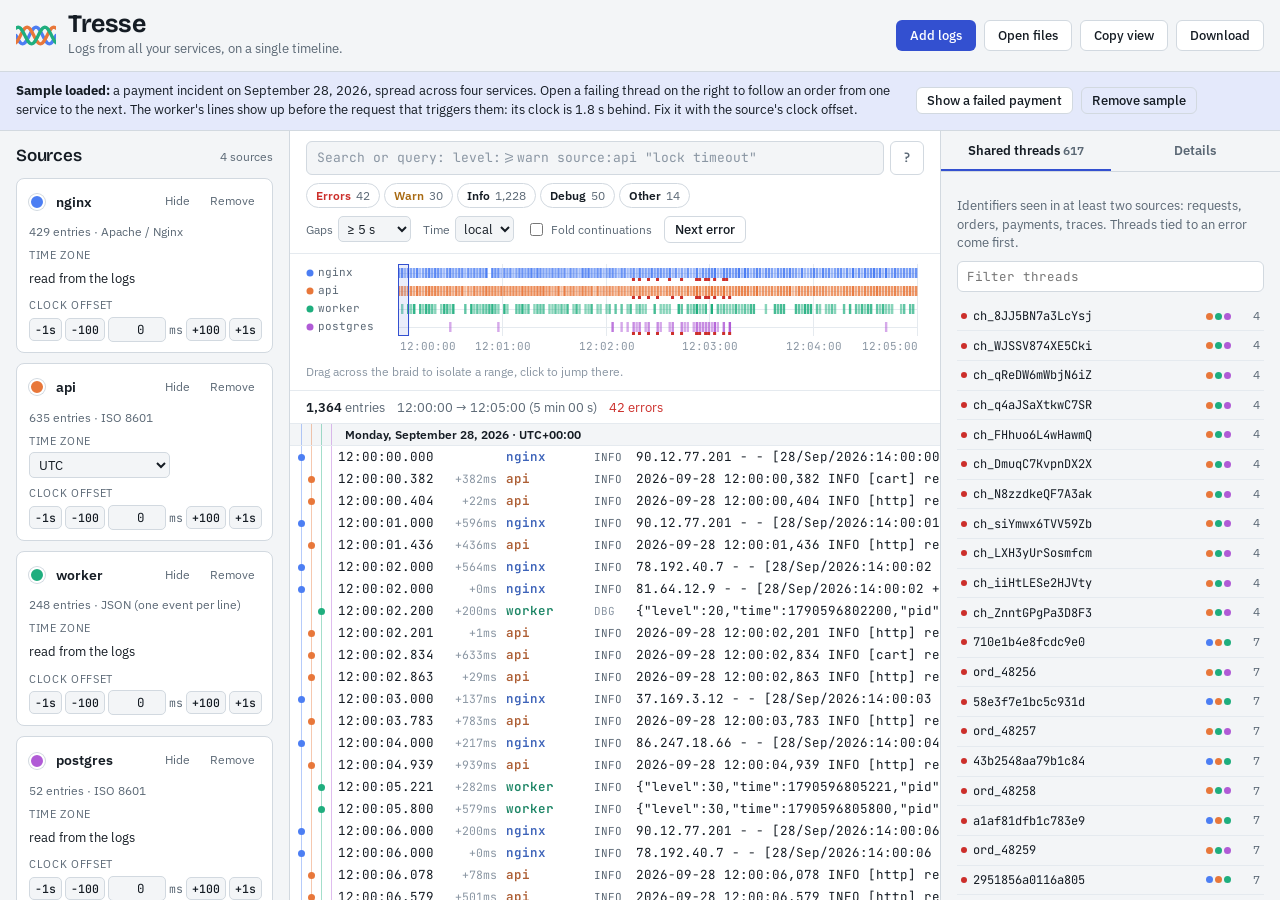
==== commit a90475d0: "Add a query language to the search box The search box now accepts queries as well as plain text: quo" ====
--- a/index-full.html
+++ b/index-full.html
@@ -273,17 +273,103 @@
   padding: 10px 16px;
   border-bottom: 1px solid var(--line-soft);
 }
-.search { position: relative; flex: 1 1 240px; min-width: 0; }
-.search input {
-  width: 100%;
-  font: 13px var(--mono);
+.search { position: relative; flex: 1 1 100%; min-width: 0; }
+.q-row { display: flex; gap: 6px; }
+.q-box { position: relative; flex: 1; min-width: 0; background: var(--panel); border-radius: 6px; }
+.q-box input, .q-hl {
+  font: 13px/18px var(--mono);
   padding: 7px 10px;
   border: 1px solid var(--line);
   border-radius: 6px;
+  letter-spacing: 0;
+}
+.q-box input {
+  position: relative;
+  width: 100%;
+  background: transparent;
+  color: transparent;
+  caret-color: var(--ink);
+}
+.q-box input::placeholder { color: var(--faint); }
+.q-box input::selection { background: color-mix(in srgb, var(--accent) 28%, transparent); }
+.q-box input.bad { border-color: var(--err); }
+.q-hl {
+  position: absolute;
+  inset: 0;
+  border-color: transparent;
+  white-space: pre;
+  overflow: hidden;
+  color: var(--ink);
+  pointer-events: none;
+}
+.q-field { color: var(--accent); }
+.q-op { color: var(--warn); }
+.q-str { color: color-mix(in srgb, #1FAE7E 80%, var(--ink)); }
+.q-re { color: color-mix(in srgb, #B05BD6 80%, var(--ink)); }
+.q-bad { text-decoration: wavy underline var(--err); text-underline-offset: 3px; }
+.q-help-btn {
+  flex: none;
+  width: 34px;
+  border: 1px solid var(--line);
+  border-radius: 6px;
+  background: var(--surface);
+  font: 600 13px var(--mono);
+  color: var(--muted);
+  cursor: pointer;
+}
+.q-help-btn:hover, .q-help-btn[aria-expanded="true"] { color: var(--accent); border-color: var(--accent); }
+.search-msg { margin-top: 4px; font-size: 12px; color: var(--muted); }
+.search-msg.err { color: var(--err); }
+.suggest, .qhelp {
+  position: absolute;
+  z-index: 15;
+  top: calc(100% + 4px);
+  left: 0;
+  background: var(--surface);
+  border: 1px solid var(--line);
+  border-radius: 8px;
+  box-shadow: var(--shadow);
+}
+.suggest {
+  right: 40px;
+  max-height: 320px;
+  overflow: auto;
+  list-style: none;
+  margin: 0;
+  padding: 4px;
+}
+.suggest li {
+  display: flex;
+  align-items: baseline;
+  justify-content: space-between;
+  gap: 16px;
+  padding: 5px 8px;
+  border-radius: 5px;
+  cursor: pointer;
+  font-size: 12px;
+}
+.suggest li:hover { background: var(--hover); }
+.suggest li[aria-selected="true"] { background: var(--accent-soft); }
+.suggest code { font: 12.5px var(--mono); overflow: hidden; text-overflow: ellipsis; white-space: nowrap; min-width: 0; }
+.suggest span { color: var(--muted); white-space: nowrap; flex: none; }
+.qhelp { width: min(640px, calc(100vw - 32px)); max-height: 70vh; overflow: auto; padding: 12px 14px; font-size: 12.5px; }
+.qhelp table { border-collapse: collapse; width: 100%; }
+.qhelp td { padding: 4px 0; vertical-align: top; border-bottom: 1px solid var(--line-soft); }
+.qhelp td:first-child { padding-right: 14px; width: 45%; }
+.qhelp td:last-child { color: var(--muted); }
+.qhelp code { font: 12px var(--mono); color: var(--ink); white-space: nowrap; }
+.qhelp-h { margin: 10px 0 6px; font-weight: 600; }
+.qhelp-ex { display: flex; flex-wrap: wrap; gap: 6px; }
+.qhelp-ex button {
+  font: 12px var(--mono);
+  border: 1px solid var(--line);
   background: var(--panel);
-}
-.search input.bad { border-color: var(--err); }
-.search-err { position: absolute; right: 10px; top: 50%; transform: translateY(-50%); color: var(--err); font-size: 12px; pointer-events: none; }
+  border-radius: 999px;
+  padding: 3px 10px;
+  cursor: pointer;
+}
+.qhelp-ex button:hover { border-color: var(--accent); color: var(--accent); }
+.qhelp-foot { margin-top: 10px; color: var(--muted); }
 .levels { display: flex; gap: 4px; flex-wrap: wrap; }
 .chip {
   display: inline-flex; align-items: center; gap: 5px;
@@ -512,6 +598,24 @@
   cursor: pointer;
 }
 .d-ids button.shared { border-color: var(--accent); color: var(--accent); }
+.d-fields { width: 100%; border-collapse: collapse; margin-top: 4px; font-size: 12px; }
+.d-fields th { text-align: left; font-weight: 500; color: var(--muted); padding: 3px 10px 3px 0; white-space: nowrap; vertical-align: top; }
+.d-fields td { font-family: var(--mono); padding: 3px 0; overflow-wrap: anywhere; vertical-align: top; }
+.d-fields tr { border-bottom: 1px solid var(--line-soft); }
+.d-fields .f-act { white-space: nowrap; text-align: right; padding-left: 6px; }
+.f-act button {
+  width: 22px; height: 20px;
+  margin-left: 2px;
+  border: 1px solid var(--line);
+  border-radius: 4px;
+  background: var(--surface);
+  font: 600 12px/1 var(--mono);
+  color: var(--muted);
+  cursor: pointer;
+  opacity: .45;
+}
+.d-fields tr:hover .f-act button, .f-act button:focus-visible { opacity: 1; }
+.f-act button:hover { color: var(--accent); border-color: var(--accent); }
 .d-actions { display: flex; flex-wrap: wrap; gap: 6px; }
 .d-note { font-size: 12px; color: var(--muted); }
 
@@ -655,8 +759,42 @@
     <div id="work" class="work">
       <div class="toolbar">
         <div class="search">
-          <input id="search" type="search" placeholder="Search, or /regular expression/" aria-label="Search the logs" autocomplete="off" spellcheck="false">
-          <span id="search-err" class="search-err" hidden>Invalid expression</span>
+          <div class="q-row">
+            <div class="q-box">
+              <div id="search-hl" class="q-hl" aria-hidden="true"></div>
+              <input id="search" type="text" placeholder="Search or query: level:>=warn source:api &quot;lock timeout&quot;" aria-label="Search or query the logs"
+                role="combobox" aria-autocomplete="list" aria-controls="suggest" aria-expanded="false" autocomplete="off" spellcheck="false">
+            </div>
+            <button id="btn-qhelp" class="q-help-btn" type="button" aria-expanded="false" aria-controls="qhelp" title="Query syntax (?)">?</button>
+          </div>
+          <p id="search-msg" class="search-msg" role="status" hidden></p>
+          <ul id="suggest" class="suggest" role="listbox" aria-label="Suggestions" hidden></ul>
+          <div id="qhelp" class="qhelp" role="dialog" aria-label="Query syntax" hidden>
+            <table>
+              <tr><td><code>lock timeout</code></td><td>Both words, anywhere in the entry (case-insensitive)</td></tr>
+              <tr><td><code>"lock timeout"</code></td><td>Exact phrase</td></tr>
+              <tr><td><code>/timeout|refused/i</code></td><td>Regular expression (<code>i</code>: ignore case)</td></tr>
+              <tr><td><code>a OR b</code> <code>-a</code> <code>NOT (a b)</code></td><td>Either, exclude, group. Terms are combined with AND; OR binds tighter</td></tr>
+              <tr><td><code>source:api,worker</code></td><td>Source name; <code>,</code> means “or”</td></tr>
+              <tr><td><code>level:>=warn</code></td><td>Level: error, warn, info, debug, other</td></tr>
+              <tr><td><code>status:>=500</code></td><td>Any field found in the logs: <code>key=value</code> pairs, JSON keys, HTTP status, method, path… Compare with <code>&gt; &gt;= &lt; &lt;=</code></td></tr>
+              <tr><td><code>amount:2000..5000</code></td><td>Range, both ends included</td></tr>
+              <tr><td><code>order:ord_482*</code></td><td>Wildcard</td></tr>
+              <tr><td><code>msg:charge</code> <code>id:ord_48210</code></td><td>Text only, identifier</td></tr>
+              <tr><td><code>has:stack</code> <code>has:thread</code> <code>has:charge_id</code></td><td>Entries with a stack trace, a shared identifier, a field</td></tr>
+              <tr><td><code>time:12:02..12:03</code> <code>after:12:02:04</code> <code>before:2026-09-28T12:03</code></td><td>Time of day or date, in the displayed time zone</td></tr>
+              <tr><td><code>t0:-1s..2s</code> <code>t0:5s</code></td><td>Relative to T0; <code>t0:5s</code> means within 5 s of it</td></tr>
+            </table>
+            <p class="qhelp-h">Try</p>
+            <div class="qhelp-ex">
+              <button type="button" data-q="level:>=warn -source:postgres">level:>=warn -source:postgres</button>
+              <button type="button" data-q="status:>=500 OR has:stack">status:>=500 OR has:stack</button>
+              <button type="button" data-q="rt:>1 method:POST">rt:>1 method:POST</button>
+              <button type="button" data-q="app:accounting-export">app:accounting-export</button>
+              <button type="button" data-q="source:worker depth:>=5">source:worker depth:>=5</button>
+            </div>
+            <p class="qhelp-foot"><kbd>Tab</kbd> or <kbd>↓</kbd> for suggestions, <kbd>Enter</kbd> to apply. In a line's details, <b>+</b> and <b>−</b> add a field to the query.</p>
+          </div>
         </div>
         <div id="levels" class="levels" role="group" aria-label="Levels"></div>
         <div class="tools">
@@ -1062,6 +1200,547 @@
 
 </script>
 <script>
+/* Tresse — query language: parsing, evaluation, field extraction.
+   No dependencies; runs in the browser as well as under Node.
+
+   Terms are combined with AND; OR binds tighter than AND, so
+   `level:error source:api OR source:worker` means errors from api or worker.
+
+     query  := (or | 'AND')*
+     or     := unary ('OR' unary)*
+     unary  := ('NOT' | '-') unary | '(' query ')' | term
+     term   := word | "phrase" | /regex/flags | field ':' [op] value
+     op     := > >= < <= =
+     value  := word | "phrase" | /regex/flags | a,b,c | lo..hi | glob*       */
+(function (root) {
+  'use strict';
+
+  const DAY = 86400000;
+  const LEVELS = ['error', 'warn', 'info', 'debug', 'other'];
+  const LV_RANK = { debug: 0, info: 1, warn: 2, error: 3 };
+  const LV_ALIAS = { err: 'error', fatal: 'error', crit: 'error', critical: 'error', warning: 'warn', notice: 'info', dbg: 'debug', trace: 'debug' };
+  const ALIAS = { src: 'source', service: 'source', lvl: 'level', severity: 'level', thread: 'id', text: 'msg', message: 'msg', since: 'after', until: 'before' };
+  const BUILTINS = [
+    ['source', 'source name'],
+    ['level', 'error, warn, info, debug, other'],
+    ['msg', 'text of the entry, stack trace included'],
+    ['id', 'identifier found in the entry'],
+    ['time', 'time of day or date'],
+    ['after', 'at or after a time'],
+    ['before', 'before a time'],
+    ['t0', 'offset from T0'],
+    ['has', 'stack, thread, id or a field name'],
+  ];
+  const BUILTIN = new Set(BUILTINS.map(b => b[0]));
+  const KEYWORDS = { OR: 'OR', '|': 'OR', '||': 'OR', AND: 'AND', '&&': 'AND', NOT: 'NOT' };
+  const OPS = ['>=', '<=', '>', '<', '='];
+  const SP = /\s/;
+  const FIELD_RE = /^([A-Za-z_@][\w.@-]*):/;
+
+  const resolveField = name => { name = name.toLowerCase(); return ALIAS[name] || name; };
+  const escRe = s => s.replace(/[.*+?^${}()|[\]\\\/]/g, '\\$&');
+
+  /* ---------- Lexer ---------- */
+
+  function readQuoted(s, i) {
+    const q = s[i];
+    let v = '', j = i + 1;
+    for (; j < s.length; j++) {
+      if (s[j] === '\\' && j + 1 < s.length) { v += s[++j]; continue; }
+      if (s[j] === q) return { v, end: j + 1, closed: true };
+      v += s[j];
+    }
+    return { v, end: j, closed: false };
+  }
+
+  // /body/flags, only if the closing slash is followed by flags and then a boundary:
+  // `/api/cart` stays a plain word.
+  function readRegex(s, i) {
+    for (const crossSpace of [false, true]) {
+      for (let j = i + 1; j < s.length; j++) {
+        if (s[j] === '\\') { j++; continue; }
+        if (!crossSpace && SP.test(s[j])) break;
+        if (s[j] !== '/') continue;
+        const m = /^[imsu]*(?=[\s)]|$)/.exec(s.slice(j + 1));
+        if (m && j > i + 1) return { src: s.slice(i + 1, j), flags: m[0], end: j + 1 + m[0].length };
+      }
+    }
+    return null;
+  }
+
+  // A bare word ends at a space or at a closing parenthesis it did not open: `execute(x)` is one word.
+  function wordEnd(s, i) {
+    let d = 0, j = i;
+    for (; j < s.length; j++) {
+      const c = s[j];
+      if (SP.test(c)) break;
+      if (c === '(') d++;
+      else if (c === ')') { if (!d) break; d--; }
+    }
+    return j;
+  }
+
+  function readValue(s, j) {
+    const c = s[j];
+    if (c === '"' || c === "'") {
+      const q = readQuoted(s, j);
+      return { kind: 'text', value: q.v, quoted: true, unclosed: !q.closed, end: q.end, cls: 'q-str' };
+    }
+    if (c === '/') {
+      const r = readRegex(s, j);
+      if (r) return { kind: 're', src: r.src, flags: r.flags, end: r.end, cls: 'q-re' };
+    }
+    const end = wordEnd(s, j);
+    return { kind: 'text', value: s.slice(j, end), quoted: false, end, cls: 'q-val' };
+  }
+
+  function lex(s) {
+    const toks = [], spans = [];
+    let i = 0;
+    while (i < s.length) {
+      const c = s[i];
+      if (SP.test(c)) { i++; continue; }
+      if (c === '(' || c === ')') {
+        toks.push({ t: c, at: i, end: i + 1 });
+        spans.push([i, i + 1, 'q-op']);
+        i++;
+        continue;
+      }
+      if (c === '-' && i + 1 < s.length && !SP.test(s[i + 1]) && s[i + 1] !== ')') {
+        toks.push({ t: 'NOT', at: i, end: i + 1 });
+        spans.push([i, i + 1, 'q-op']);
+        i++;
+        continue;
+      }
+      const fm = FIELD_RE.exec(s.slice(i, i + 80));
+      if (fm) {
+        let j = i + fm[0].length;
+        spans.push([i, j, 'q-field']);
+        let op = '';
+        for (const o of OPS) if (s.startsWith(o, j)) { op = o; break; }
+        if (op) { spans.push([j, j + op.length, 'q-op']); j += op.length; }
+        const v = readValue(s, j);
+        if (v.end > j) spans.push([j, v.end, v.cls]);
+        toks.push(Object.assign({ t: 'term', field: resolveField(fm[1]), name: fm[1], op, at: i, raw: s.slice(i, v.end) }, v));
+        i = v.end;
+        continue;
+      }
+      const v = readValue(s, i);
+      const word = s.slice(i, v.end);
+      if (!v.quoted && KEYWORDS[word]) {
+        toks.push({ t: KEYWORDS[word], at: i, end: v.end });
+        spans.push([i, v.end, 'q-op']);
+      } else {
+        toks.push(Object.assign({ t: 'term', field: null, op: '', at: i, raw: word }, v));
+        if (v.cls !== 'q-val') spans.push([i, v.end, v.cls]);
+      }
+      i = v.end;
+    }
+    return { toks, spans };
+  }
+
+  /* ---------- Parser ---------- */
+
+  function parse(s) {
+    const { toks, spans } = lex(s);
+    const errors = [];
+    let p = 0;
+    const peek = () => toks[p];
+    const stop = tk => !tk || tk.t === ')' || tk.t === 'OR' || tk.t === 'AND';
+
+    function andExpr() {
+      const kids = [];
+      for (let tk = peek(); tk && tk.t !== ')'; tk = peek()) {
+        if (tk.t === 'AND' || tk.t === 'OR') { p++; continue; }
+        const k = orExpr();
+        if (k) kids.push(k);
+      }
+      return kids.length > 1 ? { t: 'and', kids } : kids[0] || null;
+    }
+    function orExpr() {
+      const kids = [];
+      let k = unary();
+      if (k) kids.push(k);
+      while (peek() && peek().t === 'OR') {
+        p++;
+        if (stop(peek())) break;
+        k = unary();
+        if (k) kids.push(k);
+      }
+      return kids.length > 1 ? { t: 'or', kids } : kids[0] || null;
+    }
+    function unary() {
+      const tk = toks[p++];
+      if (tk.t === 'NOT') {
+        if (stop(peek())) return null;
+        const k = unary();
+        return k && { t: 'not', kid: k };
+      }
+      if (tk.t === '(') {
+        const k = andExpr();
+        if (peek() && peek().t === ')') p++;
+        else errors.push('Missing closing parenthesis');
+        return k;
+      }
+      return tk;
+    }
+
+    let ast = andExpr();
+    while (p < toks.length) {
+      errors.push('Unexpected closing parenthesis');
+      p++;
+      const more = andExpr();
+      if (more) ast = ast ? { t: 'and', kids: [ast, more] } : more;
+    }
+    return { ast, spans, errors };
+  }
+
+  /* ---------- Values ---------- */
+
+  function num(v) {
+    const m = /^\s*([+-]?(?:\d+\.?\d*|\.\d+)(?:e[+-]?\d+)?)/i.exec(v);
+    return m ? parseFloat(m[1]) : null;
+  }
+
+  function splitRange(v) {
+    const k = v.indexOf('..');
+    return k < 0 ? null : [v.slice(0, k), v.slice(k + 2)];
+  }
+
+  function glob(x) {
+    const r = new RegExp('^' + x.split('*').map(escRe).join('.*') + '$', 'is');
+    return v => r.test(v);
+  }
+
+  function exact(x) {
+    const lc = x.toLowerCase();
+    return v => v.toLowerCase() === lc;
+  }
+
+  function one(x, quoted) { return !quoted && x.includes('*') ? glob(x) : exact(x); }
+
+  function compare(op, x) {
+    const qn = num(x);
+    return v => {
+      let d;
+      if (qn != null) { const n = num(v); if (n == null) return false; d = n - qn; }
+      else d = v.localeCompare(x, undefined, { sensitivity: 'base' });
+      return op === '>' ? d > 0 : op === '>=' ? d >= 0 : op === '<' ? d < 0 : d <= 0;
+    };
+  }
+
+  // String matcher for a term's value: regex, comparison, range, list, glob or exact.
+  function matcher(tk, re) {
+    if (re) return v => re.test(v);
+    const val = tk.value;
+    if (tk.op && tk.op !== '=') return compare(tk.op, val);
+    if (!tk.quoted && !tk.op) {
+      const rg = splitRange(val);
+      if (rg) {
+        const lo = rg[0] ? compare('>=', rg[0]) : null, hi = rg[1] ? compare('<=', rg[1]) : null;
+        return v => (!lo || lo(v)) && (!hi || hi(v));
+      }
+      if (val.includes(',')) {
+        const ms = val.split(',').filter(Boolean).map(x => one(x, false));
+        return v => ms.some(m => m(v));
+      }
+    }
+    return one(val, tk.quoted);
+  }
+
+  function isPlain(tk, re) {
+    return !re && !tk.op && (tk.quoted || !/[*,]|\.\./.test(tk.value));
+  }
+
+  // Time of day (12:02, 12:02:04.250) or date (2026-09-28, 2026-09-28T12:02),
+  // as a [lo, hi) interval whose width follows the precision that was typed.
+  function parseWhen(v, utc) {
+    let m = /^(\d{1,2}):(\d{2})(?::(\d{2})(?:[.,](\d{1,3}))?)?$/.exec(v);
+    if (m) {
+      const ms = m[4] ? +(m[4] + '00').slice(0, 3) : 0;
+      const lo = ((+m[1] * 60 + +m[2]) * 60 + (+m[3] || 0)) * 1000 + ms;
+      const w = m[4] ? 10 ** (3 - m[4].length) : m[3] != null ? 1000 : 60000;
+      return { tod: true, lo, hi: lo + w };
+    }
+    m = /^(\d{4})-(\d{2})-(\d{2})(?:[T ](\d{1,2}):(\d{2})(?::(\d{2})(?:[.,](\d{1,3}))?)?)?$/.exec(v);
+    if (m) {
+      const at = utc ? Date.UTC : (...a) => new Date(...a).getTime();
+      const y = +m[1], mo = m[2] - 1, d = +m[3];
+      if (m[4] == null) return { tod: false, lo: at(y, mo, d), hi: at(y, mo, d + 1) };
+      const ms = m[7] ? +(m[7] + '00').slice(0, 3) : 0;
+      const lo = at(y, mo, d, +m[4], +m[5], +(m[6] || 0), ms);
+      const w = m[7] ? 10 ** (3 - m[7].length) : m[6] != null ? 1000 : 60000;
+      return { tod: false, lo, hi: lo + w };
+    }
+    return null;
+  }
+
+  function todFn(utc) {
+    if (utc) return t => ((t % DAY) + DAY) % DAY;
+    return t => {
+      const d = new Date(t);
+      return ((d.getHours() * 60 + d.getMinutes()) * 60 + d.getSeconds()) * 1000 + (t - Math.floor(t / 1000) * 1000);
+    };
+  }
+
+  function duration(v) {
+    const m = /^([+-]?(?:\d+\.?\d*|\.\d+))(ms|s|sec|m|min|h)?$/i.exec(v);
+    if (!m) return null;
+    return parseFloat(m[1]) * { ms: 1, s: 1000, sec: 1000, m: 60000, min: 60000, h: 3600000 }[(m[2] || 's').toLowerCase()];
+  }
+
+  function quote(v) {
+    v = String(v);
+    if (/^[^\s()"',*<>=\/][^\s()"',*]*$/.test(v) && !v.includes('..')) return v;
+    return '"' + v.replace(/["\\]/g, '\\$&') + '"';
+  }
+
+  /* ---------- Entry fields ---------- */
+
+  function lcOf(e) {
+    if (e.lc === undefined) e.lc = (e.cont ? e.line + '\n' + e.cont.join('\n') : e.line).toLowerCase();
+    return e.lc;
+  }
+
+  function testRe(re, e) {
+    if (re.test(e.line)) return true;
+    return !!e.cont && e.cont.some(l => re.test(l));
+  }
+
+  const KV_RE = /(?:^|[\s,;(\[{|])([A-Za-z_@][\w.@-]*)=("(?:[^"\\]|\\.)*"|'[^']*'|[^\s,;)\]}|]+)/g;
+  const CLF_RE = /^(\S+) \S+ (\S+) \[[^\]]+\] "(\S+) (\S+)[^"]*" (\d{3}) (\d+|-)(?: "([^"]*)" "([^"]*)")?/;
+
+  function flatten(o, pre, add, depth) {
+    if (o && typeof o === 'object' && !Array.isArray(o) && depth < 4) {
+      for (const k in o) flatten(o[k], pre ? pre + '.' + k : k, add, depth + 1);
+    } else if (pre) {
+      add(pre, o && typeof o === 'object' ? JSON.stringify(o) : o);
+    }
+  }
+
+  // Fields of an entry: JSON keys (nested as a.b), key=value pairs, and the parts of an access log line.
+  function fields(e) {
+    if (e.kv) return e.kv;
+    const kv = new Map();
+    const add = (k, v) => {
+      k = k.toLowerCase();
+      let a = kv.get(k);
+      if (!a) kv.set(k, a = []);
+      if (a.length < 20) a.push(String(v));
+    };
+    const line = e.line.length > 4000 ? e.line.slice(0, 4000) : e.line;
+    if (line.trimStart()[0] === '{') {
+      try { flatten(JSON.parse(line), '', add, 0); } catch (err) { /* not JSON after all */ }
+    }
+    const clf = CLF_RE.exec(line);
+    if (clf) {
+      add('ip', clf[1]); add('method', clf[3]); add('path', clf[4]); add('status', clf[5]);
+      if (clf[6] !== '-') add('bytes', clf[6]);
+      if (clf[7] && clf[7] !== '-') add('referer', clf[7]);
+      if (clf[8]) add('ua', clf[8]);
+    }
+    KV_RE.lastIndex = 0;
+    let m;
+    while ((m = KV_RE.exec(line))) {
+      let v = m[2];
+      if (v[0] === '"' || v[0] === "'") v = v.slice(1, -1);
+      add(m[1], v);
+    }
+    e.kv = kv;
+    return kv;
+  }
+
+  // Keys and their most frequent values, on a sample of at most `max` entries.
+  function fieldStats(entries, max = 20000) {
+    const stats = new Map();
+    const step = Math.max(1, Math.floor(entries.length / max));
+    for (let i = 0; i < entries.length; i += step) {
+      for (const [k, vs] of fields(entries[i])) {
+        let s = stats.get(k);
+        if (!s) stats.set(k, s = { n: 0, vals: new Map() });
+        s.n++;
+        for (const v of vs) if (v.length <= 120 && (s.vals.size < 500 || s.vals.has(v))) s.vals.set(v, (s.vals.get(v) || 0) + 1);
+      }
+    }
+    return stats;
+  }
+
+  /* ---------- Compilation ---------- */
+
+  // ctx: { utc, anchor, sources, shared: Set, hasField(key) }
+  // Returns { test: (entry) => bool, or null to keep everything; hl; errors; notes; spans; bad }.
+  function compile(str, ctx) {
+    ctx = ctx || {};
+    const { ast, spans, errors } = parse(str);
+    const notes = [], bad = [];
+    const hl = { subs: [], res: [] };
+    const hasField = ctx.hasField || (() => true);
+    const tod = todFn(!!ctx.utc);
+
+    function term(tk, neg) {
+      const fail = msg => { errors.push(msg); bad.push([tk.at, tk.end]); return null; };
+      if (tk.unclosed) errors.push('Missing closing quote');
+      let re = null;
+      if (tk.kind === 're') {
+        try { re = new RegExp(tk.src, tk.flags); } catch (err) { return fail(`Invalid regular expression /${tk.src}/`); }
+      }
+      const f = tk.field;
+      const text = (value, r) => {
+        if (r) {
+          if (!neg) hl.res.push(new RegExp(r.source, r.flags + 'g'));
+          return e => testRe(r, e);
+        }
+        if (!value) return null;
+        const lc = value.toLowerCase();
+        if (!neg) hl.subs.push(lc);
+        return e => lcOf(e).includes(lc);
+      };
+      const hlPlain = () => { if (!neg && isPlain(tk, re) && tk.value.length > 1) hl.subs.push(tk.value.toLowerCase()); };
+
+      if (!f) return text(tk.value, re);
+      if (!re && !tk.quoted && tk.value === '') {
+        if (BUILTIN.has(f)) { notes.push(`${tk.name}: needs a value`); return null; }
+        return text(tk.raw); // "LOG:" and the like
+      }
+
+      switch (f) {
+        case 'msg':
+          return text(tk.value, re);
+
+        case 'source': {
+          let m = matcher(tk, re);
+          const srcs = ctx.sources || [];
+          if (srcs.length && !srcs.some(s => m(s.name))) {
+            if (isPlain(tk, re)) {
+              m = glob('*' + tk.value + '*');
+              if (!srcs.some(s => m(s.name))) notes.push(`No source named “${tk.value}”`);
+            } else notes.push(`No source matches “${tk.raw.slice(tk.name.length + 1)}”`);
+          }
+          return e => m(e.src.name);
+        }
+
+        case 'level': {
+          if (re) return e => re.test(e.level);
+          const lv = x => { x = x.toLowerCase(); x = LV_ALIAS[x] || x; return LEVELS.includes(x) ? x : null; };
+          const unknown = x => fail(`Unknown level “${x}”: use error, warn, info, debug or other`);
+          if (tk.op && tk.op !== '=') {
+            const l = lv(tk.value);
+            if (!l || l === 'other') return unknown(tk.value);
+            const r = LV_RANK[l], op = tk.op;
+            return e => {
+              const k = LV_RANK[e.level];
+              if (k == null) return false;
+              return op === '>' ? k > r : op === '>=' ? k >= r : op === '<' ? k < r : k <= r;
+            };
+          }
+          const names = tk.quoted ? [tk.value] : tk.value.split(',').filter(Boolean);
+          const set = new Set();
+          for (const x of names) { const l = lv(x); if (!l) return unknown(x); set.add(l); }
+          return e => set.has(e.level);
+        }
+
+        case 'id': {
+          const m = matcher(tk, re);
+          hlPlain();
+          return e => e.ids.some(m);
+        }
+
+        case 'has': {
+          const k = tk.value.toLowerCase();
+          if (k === 'stack' || k === 'trace') return e => !!e.cont;
+          if (k === 'thread') { const sh = ctx.shared || new Set(); return e => e.ids.some(t => sh.has(t)); }
+          if (k === 'id') return e => e.ids.length > 0;
+          if (!hasField(k)) notes.push(`No field “${tk.value}” in these logs`);
+          return e => fields(e).has(k);
+        }
+
+        case 'time': case 'after': case 'before': {
+          const hint = 'use 12:02, 12:02:04.250, 2026-09-28 or 2026-09-28T12:02';
+          const rg = f === 'time' && !tk.op && !tk.quoted ? splitRange(tk.value) : null;
+          if (rg) {
+            const a = rg[0] ? parseWhen(rg[0], ctx.utc) : null, b = rg[1] ? parseWhen(rg[1], ctx.utc) : null;
+            if (rg[0] && !a) return fail(`Unrecognized time “${rg[0]}”: ${hint}`);
+            if (rg[1] && !b) return fail(`Unrecognized time “${rg[1]}”: ${hint}`);
+            if (!a && !b) return null;
+            if (a && b && a.tod !== b.tod) return fail('Both ends of a time range must be times of day, or both dates');
+            const x = (a || b).tod ? e => tod(e.te) : e => e.te;
+            const L = a ? a.lo : -Infinity, H = b ? b.hi : Infinity;
+            if (a && b && a.tod && L >= H) return e => { const v = x(e); return v >= L || v < H; }; // across midnight
+            return e => { const v = x(e); return v >= L && v < H; };
+          }
+          const w = parseWhen(tk.value, ctx.utc);
+          if (!w) return fail(`Unrecognized time “${tk.value}”: ${hint}`);
+          const op = f === 'after' ? '>=' : f === 'before' ? '<' : tk.op;
+          const x = w.tod ? e => tod(e.te) : e => e.te;
+          if (op === '>') return e => x(e) > w.lo;
+          if (op === '>=') return e => x(e) >= w.lo;
+          if (op === '<') return e => x(e) < w.lo;
+          if (op === '<=') return e => x(e) < w.hi;
+          return e => { const v = x(e); return v >= w.lo && v < w.hi; };
+        }
+
+        case 't0': {
+          if (!ctx.anchor) return fail('t0: needs a T0 line (press t or double-click a line)');
+          const a = ctx.anchor.te;
+          const hint = 'use 500ms, 2s, 1.5m or 1h';
+          const rg = !tk.op ? splitRange(tk.value) : null;
+          if (rg) {
+            const lo = rg[0] ? duration(rg[0]) : -Infinity, hi = rg[1] ? duration(rg[1]) : Infinity;
+            if (lo == null || hi == null) return fail(`Unrecognized duration in “${tk.value}”: ${hint}`);
+            return e => { const d = e.te - a; return d >= lo && d <= hi; };
+          }
+          const v = duration(tk.value);
+          if (v == null) return fail(`Unrecognized duration “${tk.value}”: ${hint}`);
+          const op = tk.op;
+          if (op === '>') return e => e.te - a > v;
+          if (op === '>=') return e => e.te - a >= v;
+          if (op === '<') return e => e.te - a < v;
+          if (op === '<=') return e => e.te - a <= v;
+          return e => Math.abs(e.te - a) <= Math.abs(v);
+        }
+
+        default: {
+          if (!hasField(f)) {
+            notes.push(`No field “${tk.name}” in these logs: searched as text`);
+            return text(tk.raw);
+          }
+          const m = matcher(tk, re);
+          hlPlain();
+          return e => { const vs = fields(e).get(f); return !!vs && vs.some(m); };
+        }
+      }
+    }
+
+    function build(node, neg) {
+      if (!node) return null;
+      if (node.t === 'and' || node.t === 'or') {
+        const fs = node.kids.map(k => build(k, neg)).filter(Boolean);
+        if (fs.length < 2) return fs[0] || null;
+        return node.t === 'and'
+          ? e => { for (const f of fs) if (!f(e)) return false; return true; }
+          : e => { for (const f of fs) if (f(e)) return true; return false; };
+      }
+      if (node.t === 'not') {
+        const f = build(node.kid, !neg);
+        return f && (e => !f(e));
+      }
+      return term(node, neg);
+    }
+
+    const test = build(ast, false);
+    return { test, hl, errors: [...new Set(errors)], notes: [...new Set(notes)], spans, bad };
+  }
+
+  const api = {
+    parse, compile, fields, fieldStats, quote, resolveField,
+    builtins: BUILTINS, levels: LEVELS,
+  };
+  root.TresseQuery = api;
+  if (typeof module !== 'undefined' && module.exports) module.exports = api;
+})(typeof window !== 'undefined' ? window : globalThis);
+
+</script>
+<script>
 /* Tresse — sample data: a payment incident spread across four services.
    Between 12:02:04 and 12:03:12 UTC, an accounting export locks the orders table:
    payments are captured without the order being marked “paid”.
@@ -1221,6 +1900,7 @@
   'use strict';
 
   const P = window.TresseParser;
+  const Q = window.TresseQuery;
   const RH = 22;
   const LANE = 10;
   const COLORS = ['#4C7EF3', '#E8773A', '#1FAE7E', '#B05BD6', '#D9A21B', '#1BA5BF', '#D9467A', '#7FA32E'];
@@ -1252,7 +1932,7 @@
   };
 
   const els = {};
-  ['search', 'search-err', 'levels', 'gap', 'display-tz', 'fold', 'btn-next-err', 'braid', 'btn-unzoom', 'summary',
+  ['search', 'search-hl', 'search-msg', 'suggest', 'btn-qhelp', 'qhelp', 'levels', 'gap', 'display-tz', 'fold', 'btn-next-err', 'braid', 'btn-unzoom', 'summary',
     'viewport', 'spacer', 'rows', 'source-list', 'src-count', 'thread-list', 'thread-filter', 'threads-count', 'journey',
     'detail', 'tab-threads', 'tab-detail', 'panel-threads', 'panel-detail', 'empty', 'work', 'format-list', 'banner',
     'add-dialog', 'add-form', 'add-name', 'add-text', 'add-tz', 'add-files', 'add-cancel', 'file-input', 'drop', 'toast',
@@ -1262,7 +1942,7 @@
   const state = {
     sources: [], merged: [], filtered: [], rows: [], rowT: new Float64Array(0), rowOf: new Map(),
     tokens: new Map(), shared: [], sharedSet: new Set(),
-    q: '', qre: null, levels: new Set(LEVELS.map(l => l[0])),
+    query: '', qc: null, levels: new Set(LEVELS.map(l => l[0])),
     range: null, token: null, threadOnly: false,
     selected: null, anchor: null, flash: null,
     displayTz: store.get('displayTz', 'local'), gap: store.get('gap', 5000), fold: false,
@@ -1387,17 +2067,10 @@
 
   /* ---------- Filters and rows ---------- */
 
-  function matchText(e) {
-    if (state.qre) {
-      if (state.qre.test(e.line)) return true;
-      return !!e.cont && e.cont.some(l => state.qre.test(l));
-    }
-    if (e.lc === undefined) e.lc = (e.cont ? e.line + '\n' + e.cont.join('\n') : e.line).toLowerCase();
-    return e.lc.includes(state.q);
-  }
-
   function applyFilters() {
-    const { levels, range, q } = state;
+    compileQuery();
+    const { levels, range } = state;
+    const test = state.qc && state.qc.test;
     const only = state.threadOnly && state.token ? new Set(state.tokens.get(state.token).entries) : null;
     const allLv = levels.size === LEVELS.length;
     const out = [];
@@ -1405,7 +2078,7 @@
       if (!allLv && !levels.has(e.level)) continue;
       if (range && (e.te < range[0] || e.te > range[1])) continue;
       if (only && !only.has(e)) continue;
-      if (q && !matchText(e)) continue;
+      if (test && !test(e)) continue;
       out.push(e);
     }
     state.filtered = out;
@@ -1457,18 +2130,23 @@
         k = text.indexOf(tok, k + tok.length);
       }
     }
-    if (state.q) {
-      if (state.qre) {
-        const re = new RegExp(state.qre.source, state.qre.flags.replace('g', '') + 'g');
-        let m, n = 0;
+    const hl = state.qc && state.qc.hl;
+    if (hl) {
+      let n = 0;
+      for (const re of hl.res) {
+        re.lastIndex = 0;
+        let m;
         while ((m = re.exec(text)) && n++ < 30) {
           if (!m[0].length) { re.lastIndex++; continue; }
           R.push([m.index, m.index + m[0].length, 'hl']);
         }
-      } else {
+      }
+      if (hl.subs.length) {
         const lc = text.toLowerCase();
-        let k = lc.indexOf(state.q), n = 0;
-        while (k !== -1 && n++ < 30) { R.push([k, k + state.q.length, 'hl']); k = lc.indexOf(state.q, k + state.q.length); }
+        for (const q of hl.subs) {
+          let k = lc.indexOf(q);
+          while (k !== -1 && n++ < 60) { R.push([k, k + q.length, 'hl']); k = lc.indexOf(q, k + q.length); }
+        }
       }
     }
     if (!R.length) return esc(text);
@@ -1546,7 +2224,7 @@
     let i = state.rowOf.get(e);
     if (i == null) {
       // The entry is hidden by a filter: clear the filters that exclude it.
-      state.q = ''; state.qre = null; els.search.value = ''; els.search.classList.remove('bad'); els.searchErr.hidden = true;
+      state.query = ''; els.search.value = ''; paintQuery();
       state.levels = new Set(LEVELS.map(l => l[0]));
       if (state.range && (e.te < state.range[0] || e.te > state.range[1])) state.range = null;
       if (state.threadOnly && !(state.token && e.ids.includes(state.token))) state.threadOnly = false;
@@ -1886,6 +2564,16 @@
     const s = e.src;
     const text = e.cont ? e.line + '\n' + e.cont.join('\n') : e.line;
     const ids = e.ids.map(t => `<button type="button" data-tok="${esc(t)}" class="${state.sharedSet.has(t) ? 'shared' : ''}" title="${state.sharedSet.has(t) ? 'Present in several sources' : 'Present in a single source'}">${esc(t)}</button>`).join('');
+    const builtin = new Set(Q.builtins.map(b => b[0]));
+    const frow = (k, v) => {
+      const term = `${k}:${Q.quote(v)}`;
+      const shown = v.length > 90 ? v.slice(0, 90) + '…' : v;
+      return `<tr><th>${esc(k)}</th><td title="${esc(v)}">${esc(shown)}</td><td class="f-act">`
+        + `<button type="button" data-q="${esc(term)}" title="Only entries with ${esc(term)}" aria-label="Filter on ${esc(term)}">+</button>`
+        + `<button type="button" data-q="-${esc(term)}" title="Exclude entries with ${esc(term)}" aria-label="Exclude ${esc(term)}">−</button></td></tr>`;
+    };
+    const fields = [frow('source', s.name), frow('level', e.level)]
+      .concat([...Q.fields(e)].filter(([k]) => !builtin.has(k)).slice(0, 40).map(([k, vs]) => frow(k, vs[0])));
     const a = state.anchor;
     let dl = `<dt>Time</dt><dd>${fullStamp(e.te)}</dd>`;
     if (s.offset) dl += `<dt>Source clock</dt><dd>${clock(e.t)} (offset ${s.offset > 0 ? '+' : '−'}${nf(Math.abs(s.offset))} ms)</dd>`;
@@ -1899,6 +2587,7 @@
       <dl>${dl}</dl>
       <pre class="d-text">${esc(text)}</pre>
       ${ids ? `<div><p class="muted small">Detected identifiers</p><div class="d-ids">${ids}</div></div>` : ''}
+      <div><p class="muted small">Fields: <b>+</b> filters the log on a value, <b>−</b> excludes it</p><table class="d-fields">${fields.join('')}</table></div>
       <div class="d-actions">${actions}</div>
       ${a && a !== e && a.src !== e.src ? `<p class="d-note">T0 is a line from ${esc(a.src.name)}. If these two lines describe the same moment, “Align” corrects the clock drift between the two sources.</p>` : ''}
       ${!a ? '<p class="d-note">Tip: set T0 on a line, then pick the line from another source that matches the same moment to align their clocks.</p>' : ''}
@@ -1906,6 +2595,8 @@
   }
 
   els.detail.addEventListener('click', ev => {
+    const qb = ev.target.closest('button[data-q]');
+    if (qb) { addTerm(qb.dataset.q); return; }
     const tb = ev.target.closest('button[data-tok]');
     if (tb) { selectToken(tb.dataset.tok); return; }
     const b = ev.target.closest('button[data-act]');
@@ -1926,6 +2617,7 @@
 
   function setAnchor(e) {
     state.anchor = e;
+    if (/\bt0:/i.test(state.query)) { applyFilters(); return; }
     renderSummary(); renderRows(); renderDetail(); drawBraid();
   }
 
@@ -2104,23 +2796,265 @@
 
   /* ---------- Toolbar ---------- */
 
+  /* ---------- Query ---------- */
+
+  let stats = null, statsFor = null, known = new Map();
+  function fieldStats() {
+    if (statsFor !== state.merged) { stats = Q.fieldStats(state.merged); statsFor = state.merged; known = new Map(); }
+    return stats;
+  }
+  function hasField(k) {
+    if (fieldStats().has(k)) return true;
+    if (!known.has(k)) known.set(k, state.merged.some(e => Q.fields(e).has(k)));
+    return known.get(k);
+  }
+
+  function compileQuery() {
+    state.qc = state.query
+      ? Q.compile(state.query, { utc: state.displayTz === 'utc', anchor: state.anchor, sources: state.sources, shared: state.sharedSet, hasField })
+      : null;
+    paintQuery();
+  }
+
+  // Colors the query in place: an overlay behind the input's transparent text.
+  function paintQuery() {
+    const v = els.search.value;
+    const cls = new Array(v.length).fill('');
+    for (const [a, b, c] of Q.parse(v).spans) for (let i = a; i < b; i++) cls[i] = c;
+    const qc = state.qc && state.query === v.trim() ? state.qc : null;
+    if (qc) for (const [a, b] of qc.bad) for (let i = a; i < b; i++) cls[i] += ' q-bad';
+    let h = '';
+    for (let i = 0; i < v.length;) {
+      let j = i + 1;
+      while (j < v.length && cls[j] === cls[i]) j++;
+      h += cls[i] ? `<span class="${cls[i]}">${esc(v.slice(i, j))}</span>` : esc(v.slice(i, j));
+      i = j;
+    }
+    els.searchHl.innerHTML = h + ' ';
+    els.searchHl.scrollLeft = els.search.scrollLeft;
+    const msgs = qc ? qc.errors.concat(qc.notes) : [];
+    els.searchMsg.hidden = !msgs.length;
+    els.searchMsg.textContent = msgs.join(' · ');
+    els.searchMsg.classList.toggle('err', !!(qc && qc.errors.length));
+    els.search.classList.toggle('bad', !!(qc && qc.errors.length));
+  }
+
   let searchTimer;
-  els.search.addEventListener('input', () => {
+  function setQuery(v, now) {
     clearTimeout(searchTimer);
-    searchTimer = setTimeout(() => {
-      const v = els.search.value;
-      const m = /^\/(.+)\/([imsu]*)$/.exec(v.trim());
-      let bad = false;
-      if (m) {
-        try { state.qre = new RegExp(m[1], m[2]); state.q = v; } catch (e) { bad = true; }
-      } else { state.qre = null; state.q = v.toLowerCase(); }
-      if (bad) { state.qre = null; state.q = ''; }
-      els.search.classList.toggle('bad', bad);
-      els.searchErr.hidden = !bad;
+    const run = () => {
+      state.query = v.trim();
       applyFilters();
       els.viewport.scrollTop = 0;
       renderRows(); drawBraid();
-    }, 120);
+    };
+    if (now) run(); else searchTimer = setTimeout(run, 150);
+  }
+
+  function remember(q) {
+    q = q.trim();
+    if (!q || (state.qc && state.query === q && state.qc.errors.length)) return;
+    store.set('queries', [q].concat(store.get('queries', []).filter(x => x !== q)).slice(0, 8));
+  }
+
+  function applyText(v) {
+    els.search.value = v;
+    els.search.setSelectionRange(v.length, v.length);
+    setQuery(v, true);
+    remember(v);
+  }
+
+  // Adds `term` to the query (from the detail panel), replacing its opposite if present.
+  function addTerm(term) {
+    const cur = ` ${els.search.value.trim()} `;
+    if (cur.includes(` ${term} `)) { toast('Already in the query.'); return; }
+    const opposite = term[0] === '-' ? term.slice(1) : '-' + term;
+    const v = (cur.split(` ${opposite} `).join(' ').trim() + ' ' + term).trim();
+    applyText(v);
+  }
+
+  /* ---------- Suggestions ---------- */
+
+  const EXAMPLES = [
+    ['level:>=warn', 'warnings and errors'],
+    ['has:stack', 'entries with a stack trace'],
+    ['status:>=500', 'HTTP server errors'],
+    ['"lock timeout" OR /still waiting/', 'a phrase or a regular expression'],
+    ['source:api -level:debug', 'one source, without debug lines'],
+  ];
+  const sug = { items: [], active: -1, a: 0, b: 0 };
+  const nEntries = n => `${nf(n)} entr${n === 1 ? 'y' : 'ies'}`;
+
+  function tokenAtCaret() {
+    const v = els.search.value, c = els.search.selectionStart == null ? v.length : els.search.selectionStart;
+    let quotes = 0;
+    for (let i = 0; i < c; i++) if (v[i] === '"') quotes++;
+    let a = quotes % 2 ? v.lastIndexOf('"', c - 1) : c;
+    while (a > 0 && !/[\s(]/.test(v[a - 1])) a--;
+    let b = c;
+    if (!(quotes % 2)) while (b < v.length && !/[\s)]/.test(v[b])) b++;
+    return { a, b, text: v.slice(a, c) };
+  }
+
+  function fieldNames() {
+    const out = Q.builtins.map(([k, d]) => [k, d]);
+    const st = [...fieldStats()].filter(([k]) => !Q.builtins.some(b => b[0] === k)).sort((x, y) => y[1].n - x[1].n);
+    for (const [k, s] of st) out.push([k, `field · ${nEntries(s.n)}`]);
+    return out;
+  }
+
+  function valuesFor(f, op) {
+    const cnt = {};
+    switch (f) {
+      case 'source':
+        return state.sources.map(s => [s.name, nEntries(s.entries.length)]);
+      case 'level':
+        for (const e of state.merged) cnt[e.level] = (cnt[e.level] || 0) + 1;
+        return Q.levels.filter(l => op ? l !== 'other' : cnt[l]).map(l => [l, op ? '' : nf(cnt[l])]);
+      case 'has':
+        return [['stack', 'a stack trace or continuation lines'], ['thread', 'an identifier shared with another source'], ['id', 'any identifier']]
+          .concat(fieldNames().slice(Q.builtins.length).map(([k, d]) => [k, d]));
+      case 'id':
+        return state.shared.slice(0, 300).map(r => [r.tok, `${r.srcs.size} sources${r.err ? ' · error' : ''}`]);
+      case 'time': case 'after': case 'before': {
+        const out = [], f0 = state.filtered;
+        if (state.selected) out.push([clock(state.selected.te), 'selected line']);
+        if (state.anchor) out.push([clock(state.anchor.te), 'T0']);
+        if (f0.length) out.push([clock(f0[0].te, false), 'first entry in view'], [clock(f0[f0.length - 1].te, false), 'last entry in view']);
+        if (f === 'time' && f0.length) out.push([`${clock(f0[0].te, false)}..${clock(f0[f0.length - 1].te, false)}`, 'range of the view']);
+        return out;
+      }
+      case 't0':
+        return state.anchor ? [['1s', 'within a second of T0'], ['0..5s', 'the 5 seconds after T0'], ['-5s..0', 'the 5 seconds before T0'], ['0', 'after T0 (with >)']] : [];
+      case 'msg':
+        return [];
+      default: {
+        const s = fieldStats().get(f);
+        return s ? [...s.vals].sort((x, y) => y[1] - x[1]).slice(0, 200).map(([v, n]) => [v, `${nf(n)}×`]) : [];
+      }
+    }
+  }
+
+  function suggestions(force) {
+    const v = els.search.value;
+    if (!v.trim()) {
+      const out = store.get('queries', []).map(q => ({ label: q, hint: 'recent', insert: q, whole: true }));
+      for (const [q, hint] of EXAMPLES) if (!out.some(o => o.insert === q)) out.push({ label: q, hint, insert: q, whole: true });
+      return { a: 0, b: v.length, items: out.slice(0, 10) };
+    }
+    const { a, b, text } = tokenAtCaret();
+    const neg = text[0] === '-' ? '-' : '';
+    const t = text.slice(neg.length);
+    const items = [];
+    const m = /^([A-Za-z_@][\w.@-]*):(>=|<=|>|<|=)?"?(.*)$/.exec(t);
+    if (m) {
+      const f = Q.resolveField(m[1]), op = m[2] || '', pre = m[3].toLowerCase();
+      const vals = valuesFor(f, op);
+      const starts = vals.filter(([x]) => x.toLowerCase().startsWith(pre));
+      const inside = pre ? vals.filter(([x]) => !x.toLowerCase().startsWith(pre) && x.toLowerCase().includes(pre)) : [];
+      for (const [x, hint] of starts.concat(inside)) {
+        if (x.toLowerCase() === pre) continue;
+        items.push({ label: `${m[1]}:${op}${x}`, hint, insert: `${neg}${m[1]}:${op}${f === 'time' || f === 't0' ? x : Q.quote(x)} ` });
+      }
+    } else if ((t && !/^["/(]/.test(t)) || force) {
+      const lc = t.toLowerCase();
+      for (const [k, hint] of fieldNames()) {
+        if (k.startsWith(lc) && k !== lc) items.push({ label: k + ':', hint, insert: neg + k + ':', more: true });
+      }
+    }
+    return { a, b, items: items.slice(0, 12) };
+  }
+
+  function openSuggest(force) {
+    if (document.activeElement !== els.search) { closeSuggest(); return; }
+    const r = suggestions(force);
+    sug.items = r.items; sug.a = r.a; sug.b = r.b;
+    sug.active = force && r.items.length ? 0 : -1;
+    if (!r.items.length) { closeSuggest(); return; }
+    renderSuggest();
+  }
+
+  function renderSuggest() {
+    els.suggest.innerHTML = sug.items.map((s, i) =>
+      `<li role="option" id="sg-${i}" data-i="${i}" aria-selected="${i === sug.active}"><code>${esc(s.label)}</code><span>${esc(s.hint || '')}</span></li>`).join('');
+    els.suggest.hidden = false;
+    els.qhelp.hidden = true;
+    els.btnQhelp.setAttribute('aria-expanded', 'false');
+    els.search.setAttribute('aria-expanded', 'true');
+    if (sug.active >= 0) {
+      els.search.setAttribute('aria-activedescendant', 'sg-' + sug.active);
+      els.suggest.children[sug.active].scrollIntoView({ block: 'nearest' });
+    } else els.search.removeAttribute('aria-activedescendant');
+  }
+
+  function closeSuggest() {
+    sug.items = [];
+    els.suggest.hidden = true;
+    els.search.setAttribute('aria-expanded', 'false');
+    els.search.removeAttribute('aria-activedescendant');
+  }
+
+  function acceptSuggest(i) {
+    const s = sug.items[i];
+    if (!s) return;
+    if (s.whole) { closeSuggest(); applyText(s.insert); paintQuery(); return; }
+    const v = els.search.value;
+    let rest = v.slice(sug.b);
+    if (s.insert.endsWith(' ') && rest[0] === ' ') rest = rest.slice(1);
+    const nv = v.slice(0, sug.a) + s.insert + rest;
+    const caret = sug.a + s.insert.length;
+    els.search.value = nv;
+    els.search.setSelectionRange(caret, caret);
+    paintQuery();
+    if (s.more) { openSuggest(true); setQuery(nv); } else { closeSuggest(); setQuery(nv, true); }
+  }
+
+  els.search.addEventListener('input', () => { paintQuery(); setQuery(els.search.value); openSuggest(false); });
+  els.search.addEventListener('focus', () => { if (!els.search.value.trim()) openSuggest(false); });
+  els.search.addEventListener('blur', () => { closeSuggest(); if (state.query === els.search.value.trim()) remember(state.query); });
+  ['scroll', 'keyup', 'click', 'select'].forEach(t => els.search.addEventListener(t, () => { els.searchHl.scrollLeft = els.search.scrollLeft; }));
+  els.search.addEventListener('keydown', ev => {
+    const open = !els.suggest.hidden && sug.items.length;
+    if (ev.key === 'ArrowDown' || ev.key === 'ArrowUp') {
+      ev.preventDefault();
+      if (!open) { openSuggest(true); return; }
+      const n = sug.items.length;
+      sug.active = ev.key === 'ArrowDown' ? (sug.active + 1) % n : (sug.active <= 0 ? n - 1 : sug.active - 1);
+      renderSuggest();
+    } else if (ev.key === 'Tab' && !ev.shiftKey && open) {
+      ev.preventDefault();
+      acceptSuggest(Math.max(0, sug.active));
+    } else if (ev.key === 'Enter') {
+      ev.preventDefault();
+      if (open && sug.active >= 0) acceptSuggest(sug.active);
+      else { closeSuggest(); setQuery(els.search.value, true); remember(els.search.value); }
+    } else if (ev.key === 'Escape' && (open || !els.qhelp.hidden)) {
+      ev.stopPropagation();
+      closeSuggest();
+      showHelp(false);
+    }
+  });
+  els.suggest.addEventListener('mousedown', ev => {
+    ev.preventDefault();
+    const li = ev.target.closest('li[data-i]');
+    if (li) acceptSuggest(+li.dataset.i);
+  });
+
+  function showHelp(on) {
+    els.qhelp.hidden = !on;
+    els.btnQhelp.setAttribute('aria-expanded', String(on));
+    if (on) closeSuggest();
+  }
+  els.btnQhelp.addEventListener('click', () => showHelp(els.qhelp.hidden));
+  els.qhelp.addEventListener('click', ev => {
+    const b = ev.target.closest('button[data-q]');
+    if (!b) return;
+    showHelp(false);
+    applyText(b.dataset.q);
+    els.search.focus();
+  });
+  document.addEventListener('mousedown', ev => {
+    if (!els.qhelp.hidden && !ev.target.closest('.search')) showHelp(false);
   });
 
   els.levels.addEventListener('click', ev => {
@@ -2203,18 +3137,20 @@
     const t = ev.target;
     if (els.addDialog.open) return;
     if (t.closest && t.closest('input, textarea, select')) {
-      if (ev.key === 'Escape' && t === els.search && els.search.value) { els.search.value = ''; els.search.dispatchEvent(new Event('input')); }
+      if (ev.key === 'Escape' && t === els.search && els.search.value) { els.search.value = ''; paintQuery(); setQuery('', true); }
       return;
     }
     if (ev.ctrlKey || ev.metaKey || ev.altKey) return;
     if (ev.key === '/') { ev.preventDefault(); els.search.focus(); }
+    else if (ev.key === '?') showHelp(els.qhelp.hidden);
     else if (ev.key === 'n') nextError(1);
     else if (ev.key === 'N') nextError(-1);
     else if (ev.key === 'ArrowDown' || ev.key === 'j') { ev.preventDefault(); moveSel(1); }
     else if (ev.key === 'ArrowUp' || ev.key === 'k') { ev.preventDefault(); moveSel(-1); }
     else if (ev.key === 't' && state.selected) setAnchor(state.anchor === state.selected ? null : state.selected);
     else if (ev.key === 'Escape') {
-      if (state.token) clearToken();
+      if (!els.qhelp.hidden) showHelp(false);
+      else if (state.token) clearToken();
       else if (state.range) { state.range = null; applyFilters(); }
       else if (state.selected) { state.selected = null; renderRows(); renderDetail(); }
     }
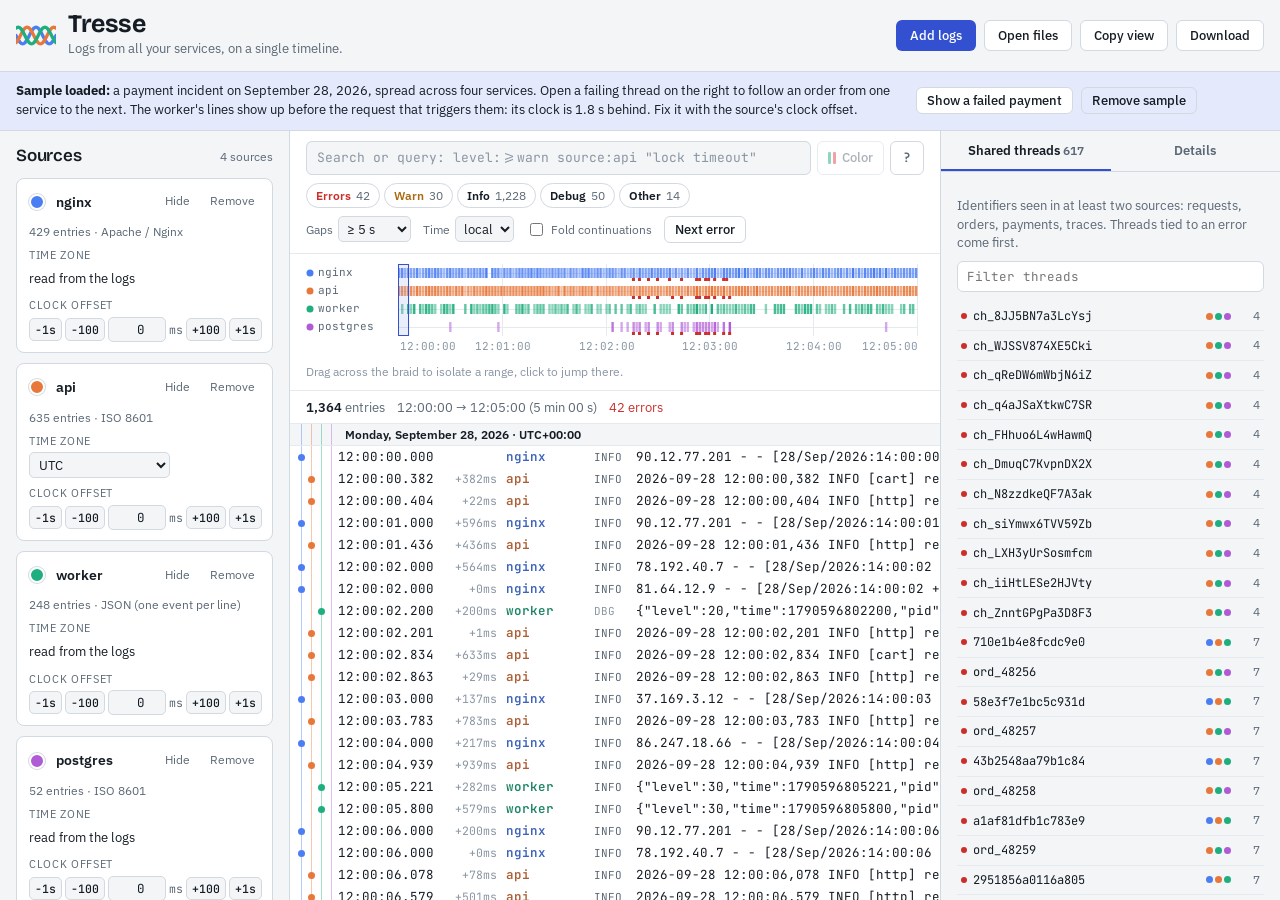
==== commit f0c02268: "Add color rules: queries that color lines instead of filtering them Shift+Enter in the search box, o" ====
--- a/index-full.html
+++ b/index-full.html
@@ -318,6 +318,84 @@
   cursor: pointer;
 }
 .q-help-btn:hover, .q-help-btn[aria-expanded="true"] { color: var(--accent); border-color: var(--accent); }
+.q-rule-btn {
+  flex: none;
+  display: inline-flex;
+  align-items: center;
+  gap: 6px;
+  padding: 0 10px;
+  border: 1px solid var(--line);
+  border-radius: 6px;
+  background: var(--surface);
+  font-weight: 500;
+  font-size: 12.5px;
+  color: var(--muted);
+  cursor: pointer;
+}
+.q-rule-btn:hover:not(:disabled) { color: var(--ink); border-color: var(--faint); }
+.q-rule-btn:disabled { cursor: default; opacity: .5; }
+.q-rule-ico { display: inline-flex; gap: 2px; }
+.q-rule-ico::before, .q-rule-ico::after { content: ""; width: 3px; height: 12px; border-radius: 1px; background: #1FAE7E; }
+.q-rule-ico::after { background: #E5484D; }
+
+/* ---------- Color rules ---------- */
+.rules { display: flex; flex-wrap: wrap; align-items: center; gap: 6px; flex: 1 1 100%; min-width: 0; }
+.rules-lbl { font-size: 11px; color: var(--muted); text-transform: uppercase; letter-spacing: .06em; margin-right: 2px; }
+.rule {
+  position: relative;
+  display: inline-flex;
+  align-items: center;
+  max-width: 100%;
+  min-width: 0;
+  border: 1px solid color-mix(in srgb, var(--rc) 55%, var(--line));
+  background: color-mix(in srgb, var(--rc) 12%, var(--surface));
+  border-radius: 999px;
+  padding: 1px 3px 1px 4px;
+  font-size: 12px;
+}
+.rule.off { background: var(--surface); border-color: var(--line); border-style: dashed; }
+.rule.off .r-q { opacity: .5; text-decoration: line-through; }
+.rule.off .r-sw { opacity: .45; }
+.rule.bad { border-color: var(--err); }
+.rule button { border: 0; background: transparent; cursor: pointer; color: inherit; padding: 2px 4px; line-height: 1.2; }
+.r-sw { flex: none; width: 14px; height: 14px; border-radius: 50%; padding: 0 !important; margin-right: 2px; background: var(--rc) !important; box-shadow: 0 0 0 2px var(--surface); }
+.r-q { font: 12px var(--mono); min-width: 0; max-width: 42ch; overflow: hidden; text-overflow: ellipsis; white-space: nowrap; }
+.r-n {
+  font: 600 11px var(--mono);
+  font-variant-numeric: tabular-nums;
+  color: color-mix(in srgb, var(--rc) 70%, var(--ink)) !important;
+  border-radius: 999px;
+}
+.r-n.bad { color: var(--err) !important; padding: 0 5px; }
+.r-n:hover { background: color-mix(in srgb, var(--rc) 22%, transparent) !important; }
+.r-x { color: var(--muted) !important; font-size: 12px; border-radius: 999px; }
+.r-x:hover { color: var(--ink) !important; background: var(--hover) !important; }
+.r-pal {
+  position: absolute;
+  z-index: 16;
+  top: calc(100% + 4px);
+  left: 0;
+  display: flex;
+  gap: 6px;
+  padding: 7px;
+  background: var(--surface);
+  border: 1px solid var(--line);
+  border-radius: 8px;
+  box-shadow: var(--shadow);
+}
+.r-pal button { width: 20px; height: 20px; padding: 0; border-radius: 50%; background: var(--rc); box-shadow: 0 0 0 2px var(--surface); }
+.r-pal button[aria-pressed="true"] { box-shadow: 0 0 0 2px var(--surface), 0 0 0 3.5px var(--ink); }
+.rtag {
+  font: 11.5px var(--mono);
+  padding: 1px 7px 1px 5px;
+  border-radius: 999px;
+  border-left: 4px solid var(--rc);
+  background: color-mix(in srgb, var(--rc) 14%, var(--surface));
+  max-width: 100%;
+  overflow: hidden;
+  text-overflow: ellipsis;
+  white-space: nowrap;
+}
 .search-msg { margin-top: 4px; font-size: 12px; color: var(--muted); }
 .search-msg.err { color: var(--err); }
 .suggest, .qhelp {
@@ -440,6 +518,7 @@
 }
 .row:hover { --row-bg: var(--hover); }
 .row.lv-error { --row-bg: var(--err-soft); }
+.row.ruled { --row-bg: color-mix(in srgb, var(--rc) 15%, var(--surface)); }
 .row.hit { --row-bg: var(--accent-soft); }
 .row.sel { --row-bg: var(--sel); }
 .row.flash { animation: flash 1.4s ease-out; }
@@ -454,6 +533,8 @@
   background: var(--row-bg);
   flex: none;
 }
+.rmk { position: relative; width: var(--rw, 0px); height: 100%; flex: none; }
+.rmk i { position: absolute; top: 0; bottom: 0; width: 3px; }
 .gut { position: relative; width: var(--gut, 16px); height: 100%; flex: none; margin-left: 8px; }
 .gut::before { content: ""; position: absolute; inset: 0; background: var(--lanes-bg, none); opacity: .4; }
 .dot { position: absolute; top: calc(50% - 3.5px); width: 7px; height: 7px; border-radius: 50%; }
@@ -765,6 +846,7 @@
               <input id="search" type="text" placeholder="Search or query: level:>=warn source:api &quot;lock timeout&quot;" aria-label="Search or query the logs"
                 role="combobox" aria-autocomplete="list" aria-controls="suggest" aria-expanded="false" autocomplete="off" spellcheck="false">
             </div>
+            <button id="btn-rule" class="q-rule-btn" type="button" disabled title="Color the lines matching this query instead of filtering them (Shift+Enter)"><span class="q-rule-ico" aria-hidden="true"></span>Color</button>
             <button id="btn-qhelp" class="q-help-btn" type="button" aria-expanded="false" aria-controls="qhelp" title="Query syntax (?)">?</button>
           </div>
           <p id="search-msg" class="search-msg" role="status" hidden></p>
@@ -793,9 +875,13 @@
               <button type="button" data-q="app:accounting-export">app:accounting-export</button>
               <button type="button" data-q="source:worker depth:>=5">source:worker depth:>=5</button>
             </div>
+            <p class="qhelp-h">Color rules</p>
+            <p><kbd>Shift</kbd>+<kbd>Enter</kbd> or <b>Color</b> turns the query into a color rule: instead of hiding the other lines, it colors the ones it matches.
+              A line matching several rules shows one bar per rule on its left, and takes the background of the first one. Click a rule to turn it off, its count to jump to the next match, <b>✎</b> to edit it.</p>
             <p class="qhelp-foot"><kbd>Tab</kbd> or <kbd>↓</kbd> for suggestions, <kbd>Enter</kbd> to apply. In a line's details, <b>+</b> and <b>−</b> add a field to the query.</p>
           </div>
         </div>
+        <div id="rules" class="rules" role="group" aria-label="Color rules" hidden></div>
         <div id="levels" class="levels" role="group" aria-label="Levels"></div>
         <div class="tools">
           <label class="mini">Gaps
@@ -1906,6 +1992,9 @@
   const COLORS = ['#4C7EF3', '#E8773A', '#1FAE7E', '#B05BD6', '#D9A21B', '#1BA5BF', '#D9467A', '#7FA32E'];
   const LEVELS = [['error', 'Errors'], ['warn', 'Warn'], ['info', 'Info'], ['debug', 'Debug'], ['other', 'Other']];
   const LV_SHORT = { error: 'ERR', warn: 'WARN', info: 'INFO', debug: 'DBG', other: '·' };
+  const RULE_COLORS = [['#1FAE7E', 'Green'], ['#E5484D', 'Red'], ['#E8913A', 'Orange'], ['#4C7EF3', 'Blue'], ['#B05BD6', 'Purple'], ['#D9A21B', 'Yellow'], ['#1BA5BF', 'Cyan'], ['#D9467A', 'Pink']];
+  const MAX_RULES = 16;
+  const RULE_W = 5;
   const FORMAT_EXAMPLES = {
     json: '{"level":30,"time":1790596931482,"msg":"…"}',
     iso: '2026-09-28 12:02:11,482 INFO …',
@@ -1931,8 +2020,15 @@
     set(k, v) { try { localStorage.setItem('tresse.' + k, JSON.stringify(v)); } catch (e) { /* storage unavailable */ } },
   };
 
+  function loadRules() {
+    const rs = store.get('rules', []);
+    if (!Array.isArray(rs)) return [];
+    return rs.filter(r => r && typeof r.q === 'string' && r.q.trim() && /^#[0-9a-f]{6}$/i.test(r.color))
+      .slice(0, MAX_RULES).map(r => ({ q: r.q.trim(), color: r.color, on: r.on !== false }));
+  }
+
   const els = {};
-  ['search', 'search-hl', 'search-msg', 'suggest', 'btn-qhelp', 'qhelp', 'levels', 'gap', 'display-tz', 'fold', 'btn-next-err', 'braid', 'btn-unzoom', 'summary',
+  ['search', 'search-hl', 'search-msg', 'suggest', 'btn-qhelp', 'btn-rule', 'rules', 'qhelp', 'levels', 'gap', 'display-tz', 'fold', 'btn-next-err', 'braid', 'btn-unzoom', 'summary',
     'viewport', 'spacer', 'rows', 'source-list', 'src-count', 'thread-list', 'thread-filter', 'threads-count', 'journey',
     'detail', 'tab-threads', 'tab-detail', 'panel-threads', 'panel-detail', 'empty', 'work', 'format-list', 'banner',
     'add-dialog', 'add-form', 'add-name', 'add-text', 'add-tz', 'add-files', 'add-cancel', 'file-input', 'drop', 'toast',
@@ -1947,6 +2043,7 @@
     selected: null, anchor: null, flash: null,
     displayTz: store.get('displayTz', 'local'), gap: store.get('gap', 5000), fold: false,
     demo: false, span: [0, 0], threadFilter: '',
+    rules: loadRules(), rc: [], slots: [], hits: new Map(), ruleDraft: null, palFor: -1,
   };
   let uid = 0, colorIdx = 0, pasteN = 0;
 
@@ -2069,6 +2166,7 @@
 
   function applyFilters() {
     compileQuery();
+    compileRules();
     const { levels, range } = state;
     const test = state.qc && state.qc.test;
     const only = state.threadOnly && state.token ? new Set(state.tokens.get(state.token).entries) : null;
@@ -2082,6 +2180,7 @@
       out.push(e);
     }
     state.filtered = out;
+    matchRules();
     buildRows();
     binsKey = '';
     renderAll();
@@ -2107,6 +2206,7 @@
 
   function renderAll() {
     renderLevels();
+    renderRules();
     renderSummary();
     renderRows();
     drawBraid();
@@ -2162,23 +2262,40 @@
     return out + esc(text.slice(pos));
   }
 
+  // One bar per active color rule, always in the same slot, so a line matching several rules shows all their colors.
+  function ruleMarks(mask) {
+    if (!state.slots.length) return '';
+    if (!mask) return '<span class="rmk"></span>';
+    let bars = '', names = [];
+    state.slots.forEach((c, k) => {
+      if (!(mask & 1 << k)) return;
+      bars += `<i style="left:${3 + k * RULE_W}px;background:${c.rule.color}"></i>`;
+      names.push(c.rule.q);
+    });
+    return `<span class="rmk" title="${esc(names.join('\n'))}">${bars}</span>`;
+  }
+
   function rowHtml(r, i) {
     const top = i * RH;
-    if (r.k === 'd') return `<div class="row day" style="top:${top}px"><span class="meta"><span class="gut"></span><span class="label">${esc(dayLabel(r.t))} · ${zoneLabel(r.t)}</span></span></div>`;
-    if (r.k === 'g') return `<div class="row gap" style="top:${top}px"><span class="meta"><span class="gut"></span><span class="label">${dur(r.dt)} without activity</span></span></div>`;
+    const rmk = ruleMarks(r.e ? state.hits.get(r.e) : 0);
+    if (r.k === 'd') return `<div class="row day" style="top:${top}px"><span class="meta">${rmk}<span class="gut"></span><span class="label">${esc(dayLabel(r.t))} · ${zoneLabel(r.t)}</span></span></div>`;
+    if (r.k === 'g') return `<div class="row gap" style="top:${top}px"><span class="meta">${rmk}<span class="gut"></span><span class="label">${dur(r.dt)} without activity</span></span></div>`;
     const e = r.e, s = e.src;
     const cls = ['row', 'lv-' + e.level];
+    let style = `top:${top}px;--c:${s.color}`;
+    const first = firstRule(e);
+    if (first) { cls.push('ruled'); style += `;--rc:${first.color}`; }
     if (e === state.selected) cls.push('sel');
     if (e === state.anchor) cls.push('anchor');
     if (state.token && e.ids.includes(state.token)) cls.push('hit');
     if (e === state.flash) cls.push('flash');
     if (r.k === 'c') {
       cls.push('cont');
-      return `<div class="${cls.join(' ')}" style="top:${top}px;--c:${s.color}" data-r="${i}"><span class="meta"><span class="gut"><i class="seg" style="left:${s.lane * LANE + 2}px;background:${s.color}"></i></span><span class="cells-empty"></span></span><span class="msg">${decorate(e.cont[r.i], e)}</span></div>`;
+      return `<div class="${cls.join(' ')}" style="${style}" data-r="${i}"><span class="meta">${rmk}<span class="gut"><i class="seg" style="left:${s.lane * LANE + 2}px;background:${s.color}"></i></span><span class="cells-empty"></span></span><span class="msg">${decorate(e.cont[r.i], e)}</span></div>`;
     }
     const ts = state.anchor ? relStamp(e.te - state.anchor.te) : clock(e.te);
     const dt = r.dt == null ? '' : compactDt(r.dt);
-    return `<div class="${cls.join(' ')}" style="top:${top}px;--c:${s.color}" data-r="${i}"><span class="meta"><span class="gut"><i class="dot" style="left:${s.lane * LANE}px;background:${s.color}"></i></span><span class="ts">${ts}</span><span class="dt${r.dt >= 1000 ? ' slow' : ''}">${dt}</span><span class="src-tag">${esc(s.name)}</span><span class="lv">${LV_SHORT[e.level]}</span></span><span class="msg">${decorate(e.line, e)}</span></div>`;
+    return `<div class="${cls.join(' ')}" style="${style}" data-r="${i}"><span class="meta">${rmk}<span class="gut"><i class="dot" style="left:${s.lane * LANE}px;background:${s.color}"></i></span><span class="ts">${ts}</span><span class="dt${r.dt >= 1000 ? ' slow' : ''}">${dt}</span><span class="src-tag">${esc(s.name)}</span><span class="lv">${LV_SHORT[e.level]}</span></span><span class="msg">${decorate(e.line, e)}</span></div>`;
   }
 
   function renderRows() {
@@ -2272,19 +2389,26 @@
   }
 
   function computeBins(vis, a, b, nb) {
-    const key = [state.filtered.length, a, b, nb, vis.map(s => s.id + ':' + s.offset).join(',')].join('|');
+    const key = [state.filtered.length, a, b, nb, vis.map(s => s.id + ':' + s.offset).join(','), state.slots.length].join('|');
     if (key === binsKey && bins) return bins;
     const counts = vis.map(() => new Float32Array(nb));
     const errs = vis.map(() => new Uint8Array(nb));
+    // Per bin, the first color rule matched by one of its entries (-1: none).
+    const rules = state.slots.length ? vis.map(() => new Int8Array(nb).fill(-1)) : null;
     const span = b - a;
     for (const e of state.filtered) {
       if (e.te < a || e.te > b) continue;
       const bi = Math.min(nb - 1, Math.floor((e.te - a) / span * nb));
       counts[e.src.lane][bi]++;
       if (e.level === 'error') errs[e.src.lane][bi] = 1;
+      const m = rules && state.hits.get(e);
+      if (m) {
+        const k = 31 - Math.clz32(m & -m), cur = rules[e.src.lane][bi];
+        if (cur < 0 || k < cur) rules[e.src.lane][bi] = k;
+      }
     }
     binsKey = key;
-    bins = { counts, errs, max: counts.map(c => c.reduce((m, v) => Math.max(m, v), 0)) };
+    bins = { counts, errs, rules, max: counts.map(c => c.reduce((m, v) => Math.max(m, v), 0)) };
     return bins;
   }
 
@@ -2355,6 +2479,12 @@
       g.fillStyle = ERR;
       const er = B.errs[li];
       for (let i = 0; i < nb; i++) if (er[i]) g.fillRect(L + i * bw - 0.5, y + BRAID.lane - 4, Math.max(2, bw), 3);
+      const ru = B.rules && B.rules[li];
+      if (ru) for (let i = 0; i < nb; i++) {
+        if (ru[i] < 0) continue;
+        g.fillStyle = state.slots[ru[i]].rule.color;
+        g.fillRect(L + i * bw - 0.5, y + 1, Math.max(2, bw), 3);
+      }
       g.textAlign = 'left';
       g.fillStyle = MUTED;
       let name = s.name;
@@ -2582,8 +2712,10 @@
     let actions = `<button type="button" class="btn small" data-act="anchor">${a === e ? 'Clear T0' : 'Set as T0'}</button>`;
     if (a && a !== e && a.src !== e.src) actions += `<button type="button" class="btn small" data-act="align" title="Shifts the whole “${esc(s.name)}” source so that this line falls on T0">Align “${esc(s.name)}” to T0</button>`;
     actions += `<button type="button" class="btn small ghost" data-act="copy">Copy</button>`;
+    const mask = state.hits.get(e) || 0;
+    const rtags = state.slots.filter((c, k) => mask & 1 << k).map(c => `<span class="rtag" style="--rc:${c.rule.color}" title="Matches this color rule">${esc(c.rule.q)}</span>`).join('');
     els.detail.innerHTML = `<div class="detail">
-      <div class="d-head"><span class="tag" style="--c:${s.color}">${esc(s.name)}</span><span class="lvb lv-${e.level}">${LV_SHORT[e.level]}</span></div>
+      <div class="d-head"><span class="tag" style="--c:${s.color}">${esc(s.name)}</span><span class="lvb lv-${e.level}">${LV_SHORT[e.level]}</span>${rtags}</div>
       <dl>${dl}</dl>
       <pre class="d-text">${esc(text)}</pre>
       ${ids ? `<div><p class="muted small">Detected identifiers</p><div class="d-ids">${ids}</div></div>` : ''}
@@ -2617,7 +2749,7 @@
 
   function setAnchor(e) {
     state.anchor = e;
-    if (/\bt0:/i.test(state.query)) { applyFilters(); return; }
+    if ([state.query].concat(state.rules.map(r => r.q)).some(q => /\bt0:/i.test(q))) { applyFilters(); return; }
     renderSummary(); renderRows(); renderDetail(); drawBraid();
   }
 
@@ -2809,20 +2941,20 @@
     return known.get(k);
   }
 
+  function queryCtx() {
+    return { utc: state.displayTz === 'utc', anchor: state.anchor, sources: state.sources, shared: state.sharedSet, hasField };
+  }
+
   function compileQuery() {
-    state.qc = state.query
-      ? Q.compile(state.query, { utc: state.displayTz === 'utc', anchor: state.anchor, sources: state.sources, shared: state.sharedSet, hasField })
-      : null;
+    state.qc = state.query ? Q.compile(state.query, queryCtx()) : null;
     paintQuery();
   }
 
-  // Colors the query in place: an overlay behind the input's transparent text.
-  function paintQuery() {
-    const v = els.search.value;
+  // Syntax-highlighted HTML for a query, with the [start, end) spans in `bad` underlined.
+  function queryHtml(v, bad) {
     const cls = new Array(v.length).fill('');
     for (const [a, b, c] of Q.parse(v).spans) for (let i = a; i < b; i++) cls[i] = c;
-    const qc = state.qc && state.query === v.trim() ? state.qc : null;
-    if (qc) for (const [a, b] of qc.bad) for (let i = a; i < b; i++) cls[i] += ' q-bad';
+    for (const [a, b] of bad || []) for (let i = a; i < b; i++) cls[i] += ' q-bad';
     let h = '';
     for (let i = 0; i < v.length;) {
       let j = i + 1;
@@ -2830,7 +2962,15 @@
       h += cls[i] ? `<span class="${cls[i]}">${esc(v.slice(i, j))}</span>` : esc(v.slice(i, j));
       i = j;
     }
-    els.searchHl.innerHTML = h + ' ';
+    return h;
+  }
+
+  // Colors the query in place: an overlay behind the input's transparent text.
+  function paintQuery() {
+    const v = els.search.value;
+    const qc = state.qc && state.query === v.trim() ? state.qc : null;
+    els.searchHl.innerHTML = queryHtml(v, qc && qc.bad) + ' ';
+    els.btnRule.disabled = !v.trim();
     els.searchHl.scrollLeft = els.search.scrollLeft;
     const msgs = qc ? qc.errors.concat(qc.notes) : [];
     els.searchMsg.hidden = !msgs.length;
@@ -2872,6 +3012,136 @@
     const v = (cur.split(` ${opposite} `).join(' ').trim() + ' ' + term).trim();
     applyText(v);
   }
+
+  /* ---------- Color rules ---------- */
+
+  // A color rule is a query that colors the lines it matches instead of filtering them.
+  function compileRules() {
+    const ctx = queryCtx();
+    state.rc = state.rules.map(rule => {
+      const c = Q.compile(rule.q, ctx);
+      const bad = c.errors.length > 0;
+      return { rule, test: bad ? null : c.test, bad, bads: c.bad, msg: c.errors.concat(c.notes).join(' · '), n: 0 };
+    });
+  }
+
+  // Rules are tested against the lines in view; a line's matches are a bitmask over the active rules (slots).
+  function matchRules() {
+    const act = state.rc.filter(c => c.rule.on && c.test);
+    const hits = new Map();
+    if (act.length) {
+      for (const e of state.filtered) {
+        let m = 0;
+        for (let k = 0; k < act.length; k++) if (act[k].test(e)) { m |= 1 << k; act[k].n++; }
+        if (m) hits.set(e, m);
+      }
+    }
+    state.slots = act;
+    state.hits = hits;
+    els.viewport.style.setProperty('--rw', act.length ? act.length * RULE_W + 3 + 'px' : '0px');
+  }
+
+  // The first matching rule gives the line its background: rule order is priority.
+  function firstRule(e) {
+    const m = state.hits.get(e);
+    return m ? state.slots[31 - Math.clz32(m & -m)].rule : null;
+  }
+
+  function saveRules() { store.set('rules', state.rules); }
+
+  // After a change that does not affect filtering: toggle, color, removal.
+  function refreshRules() {
+    saveRules();
+    compileRules();
+    matchRules();
+    binsKey = '';
+    renderRules(); renderRows(); drawBraid(); renderDetail();
+  }
+
+  function renderRules() {
+    const rc = state.rc;
+    els.rules.hidden = !rc.length;
+    if (!rc.length) { els.rules.innerHTML = ''; return; }
+    els.rules.innerHTML = '<span class="rules-lbl">Colors</span>' + rc.map((c, i) => {
+      const r = c.rule;
+      const title = c.bad ? c.msg : `${r.on ? 'Turn off' : 'Turn on'}${c.msg ? ` · ${c.msg}` : ''}`;
+      const n = !r.on ? '' : c.bad
+        ? '<span class="r-n bad" aria-hidden="true">!</span>'
+        : `<button type="button" class="r-n" data-act="next" title="Next matching line (Shift+click: previous)" aria-label="Next line matching ${esc(r.q)}">${nf(c.n)}</button>`;
+      const pal = state.palFor === i ? `<div class="r-pal" role="group" aria-label="Rule color">${RULE_COLORS.map(([hex, name]) =>
+        `<button type="button" data-act="pick" data-c="${hex}" style="--rc:${hex}" aria-label="${name}" title="${name}" aria-pressed="${hex === r.color}"></button>`).join('')}</div>` : '';
+      return `<span class="rule${r.on ? '' : ' off'}${c.bad ? ' bad' : ''}" data-i="${i}" style="--rc:${r.color}">`
+        + `<button type="button" class="r-sw" data-act="color" title="Change color" aria-label="Change the color of ${esc(r.q)}" aria-expanded="${state.palFor === i}"></button>`
+        + `<button type="button" class="r-q" data-act="toggle" aria-pressed="${r.on}" title="${esc(title)}">${queryHtml(r.q, c.bads)}</button>`
+        + n
+        + `<button type="button" class="r-x" data-act="edit" title="Back to the search box, to edit it or filter with it" aria-label="Edit ${esc(r.q)}">✎</button>`
+        + `<button type="button" class="r-x" data-act="del" title="Remove this rule" aria-label="Remove ${esc(r.q)}">×</button>`
+        + pal + '</span>';
+    }).join('');
+  }
+
+  // Turns the query in the search box into a color rule, and stops filtering with it.
+  function queryToRule() {
+    const q = els.search.value.trim();
+    if (!q) { toast('Type a query first, then turn it into a color.'); return; }
+    const c = Q.compile(q, queryCtx());
+    if (c.errors.length) { toast(`Fix the query first: ${c.errors[0]}.`); return; }
+    if (!c.test) { toast('This query matches every line: nothing to color.'); return; }
+    const same = state.rules.find(r => r.q === q);
+    if (same) same.on = true;
+    else {
+      if (state.rules.length >= MAX_RULES) { toast(`At most ${MAX_RULES} color rules.`); return; }
+      const d = state.ruleDraft;
+      const used = new Set(state.rules.map(r => r.color));
+      const color = d ? d.color : (RULE_COLORS.find(([hex]) => !used.has(hex)) || RULE_COLORS[state.rules.length % RULE_COLORS.length])[0];
+      state.rules.splice(d ? Math.min(d.at, state.rules.length) : state.rules.length, 0, { q, color, on: true });
+    }
+    state.ruleDraft = null;
+    saveRules();
+    remember(q);
+    closeSuggest();
+    els.search.value = '';
+    paintQuery();
+    setQuery('', true);
+    if (same) toast('This query already had a color.');
+  }
+
+  function nextMatch(i, dir) {
+    const k = state.slots.indexOf(state.rc[i]);
+    if (k < 0) return;
+    const bit = 1 << k;
+    if (!nextWhere(e => state.hits.get(e) & bit, dir, true)) toast('No line in view matches this rule.');
+  }
+
+  els.btnRule.addEventListener('click', queryToRule);
+
+  els.rules.addEventListener('click', ev => {
+    const b = ev.target.closest('button[data-act]');
+    const chip = b && b.closest('.rule');
+    if (!chip) return;
+    const i = +chip.dataset.i, r = state.rules[i];
+    const act = b.dataset.act;
+    if (act === 'color') { state.palFor = state.palFor === i ? -1 : i; renderRules(); return; }
+    state.palFor = -1;
+    if (act === 'pick') { r.color = b.dataset.c; refreshRules(); }
+    else if (act === 'toggle') { r.on = !r.on; refreshRules(); }
+    else if (act === 'next') nextMatch(i, ev.shiftKey ? -1 : 1);
+    else if (act === 'del') { state.rules.splice(i, 1); refreshRules(); }
+    else if (act === 'edit') {
+      const cur = els.search.value.trim();
+      if (cur) remember(cur);
+      state.ruleDraft = { color: r.color, at: i };
+      state.rules.splice(i, 1);
+      saveRules();
+      applyText(r.q);
+      els.search.focus();
+      toast('The rule is back in the search box and filters the log. Press Shift+Enter or “Color” to make it a color again.');
+    }
+  });
+
+  document.addEventListener('mousedown', ev => {
+    if (state.palFor >= 0 && !ev.target.closest('.rule')) { state.palFor = -1; renderRules(); }
+  });
 
   /* ---------- Suggestions ---------- */
 
@@ -3024,6 +3294,9 @@
     } else if (ev.key === 'Tab' && !ev.shiftKey && open) {
       ev.preventDefault();
       acceptSuggest(Math.max(0, sug.active));
+    } else if (ev.key === 'Enter' && ev.shiftKey) {
+      ev.preventDefault();
+      queryToRule();
     } else if (ev.key === 'Enter') {
       ev.preventDefault();
       if (open && sug.active >= 0) acceptSuggest(sug.active);
@@ -3088,15 +3361,25 @@
     else if (k === 'anchor') setAnchor(null);
   });
 
+  // Selects the next entry (dir 1) or the previous one (dir −1) satisfying `pred`, from the selection or the top of
+  // the view. With `wrap`, continues from the other end. Returns false if nothing matches.
+  function nextWhere(pred, dir, wrap) {
+    const rows = state.rows, n = rows.length;
+    const vp = els.viewport;
+    const start = state.selected && state.rowOf.has(state.selected) ? state.rowOf.get(state.selected) : Math.floor(vp.scrollTop / RH) + (dir > 0 ? 0 : 1);
+    for (let k = 1, i = start + dir; k <= n; k++, i += dir) {
+      if (i < 0 || i >= n) {
+        if (!wrap) return false;
+        i = (i + n) % n;
+      }
+      const r = rows[i];
+      if (r.k === 'e' && pred(r.e)) { select(r.e); scrollToRow(i, r.e); return true; }
+    }
+    return false;
+  }
+
   function nextError(dir) {
-    const rows = state.rows;
-    const vp = els.viewport;
-    let i = state.selected && state.rowOf.has(state.selected) ? state.rowOf.get(state.selected) : Math.floor(vp.scrollTop / RH) + (dir > 0 ? 0 : 1);
-    for (i += dir; i >= 0 && i < rows.length; i += dir) {
-      const r = rows[i];
-      if (r.k === 'e' && r.e.level === 'error') { select(r.e); scrollToRow(i, r.e); return; }
-    }
-    toast(dir > 0 ? 'No more errors below.' : 'No more errors above.');
+    if (!nextWhere(e => e.level === 'error', dir, false)) toast(dir > 0 ? 'No more errors below.' : 'No more errors above.');
   }
   els.btnNextErr.addEventListener('click', () => nextError(1));
 
@@ -3137,7 +3420,7 @@
     const t = ev.target;
     if (els.addDialog.open) return;
     if (t.closest && t.closest('input, textarea, select')) {
-      if (ev.key === 'Escape' && t === els.search && els.search.value) { els.search.value = ''; paintQuery(); setQuery('', true); }
+      if (ev.key === 'Escape' && t === els.search && els.search.value) { els.search.value = ''; state.ruleDraft = null; paintQuery(); setQuery('', true); }
       return;
     }
     if (ev.ctrlKey || ev.metaKey || ev.altKey) return;
@@ -3149,7 +3432,8 @@
     else if (ev.key === 'ArrowUp' || ev.key === 'k') { ev.preventDefault(); moveSel(-1); }
     else if (ev.key === 't' && state.selected) setAnchor(state.anchor === state.selected ? null : state.selected);
     else if (ev.key === 'Escape') {
-      if (!els.qhelp.hidden) showHelp(false);
+      if (state.palFor >= 0) { state.palFor = -1; renderRules(); }
+      else if (!els.qhelp.hidden) showHelp(false);
       else if (state.token) clearToken();
       else if (state.range) { state.range = null; applyFilters(); }
       else if (state.selected) { state.selected = null; renderRows(); renderDetail(); }
